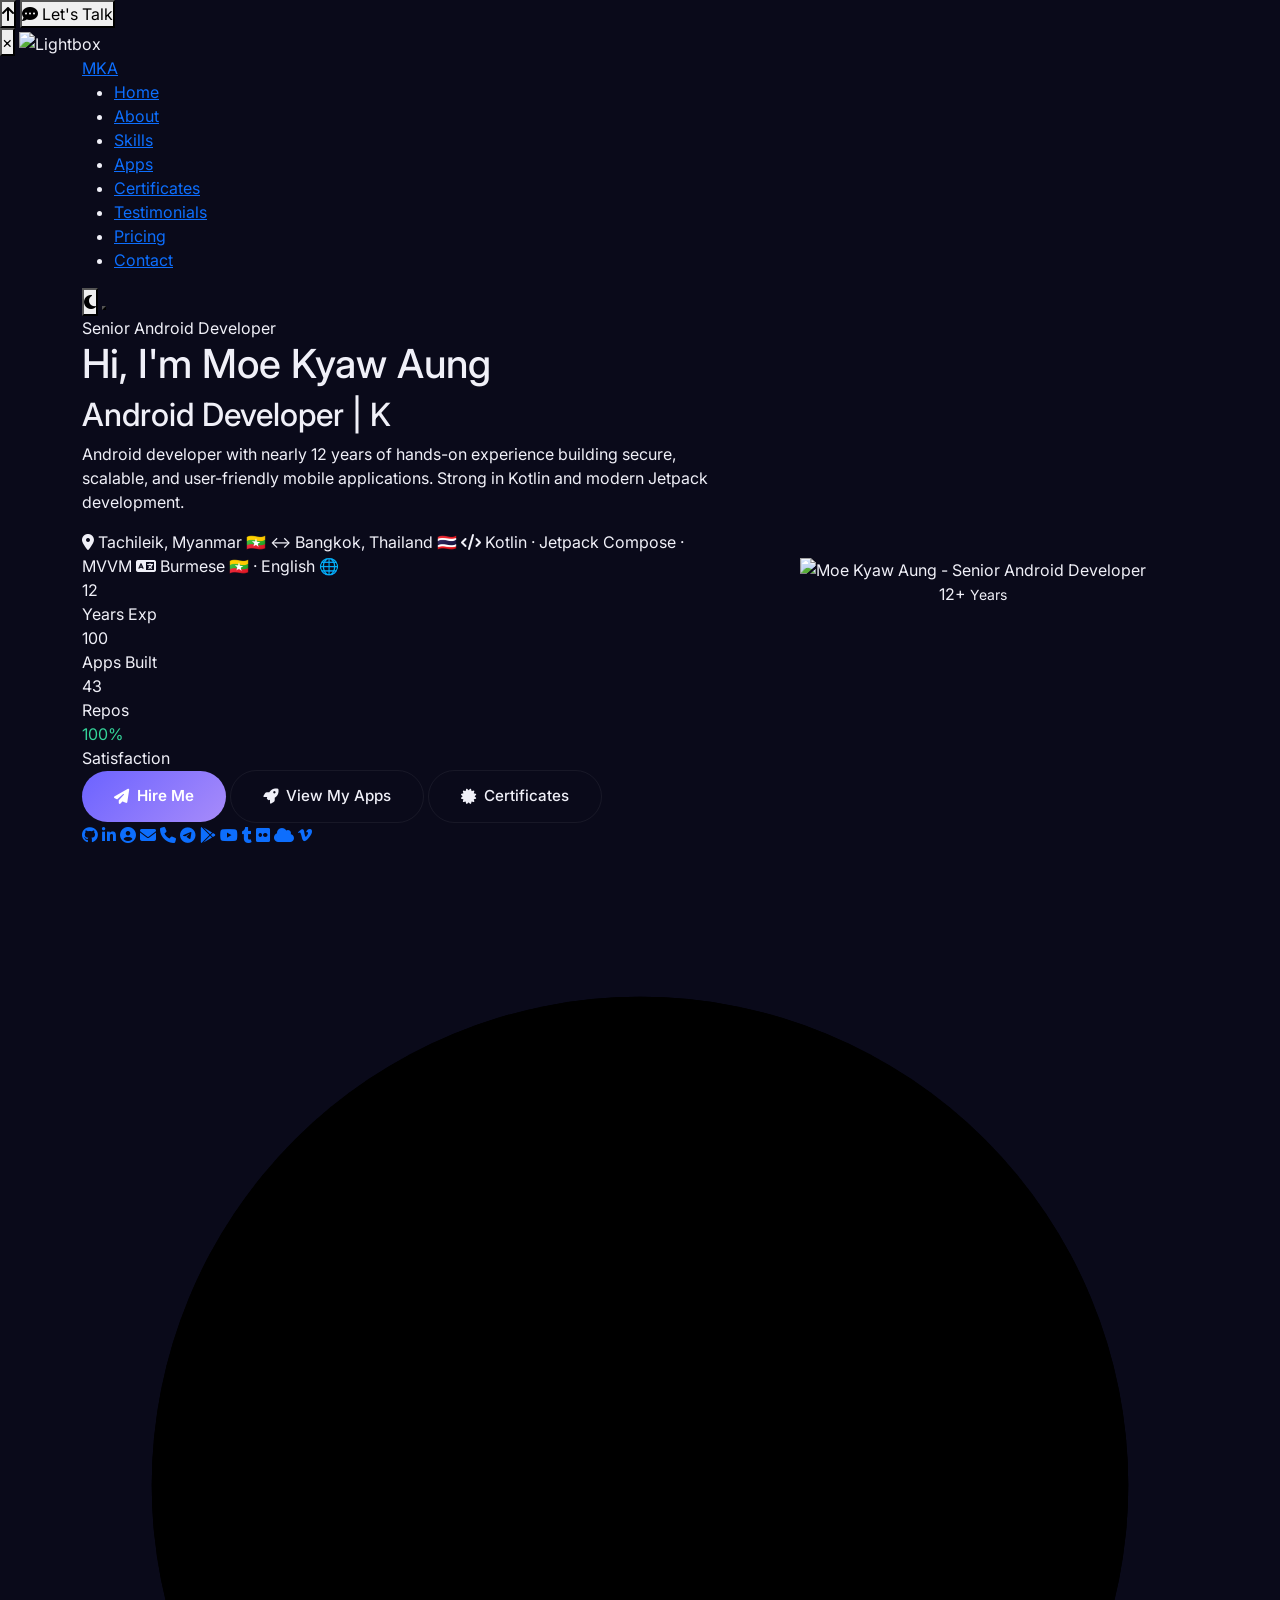
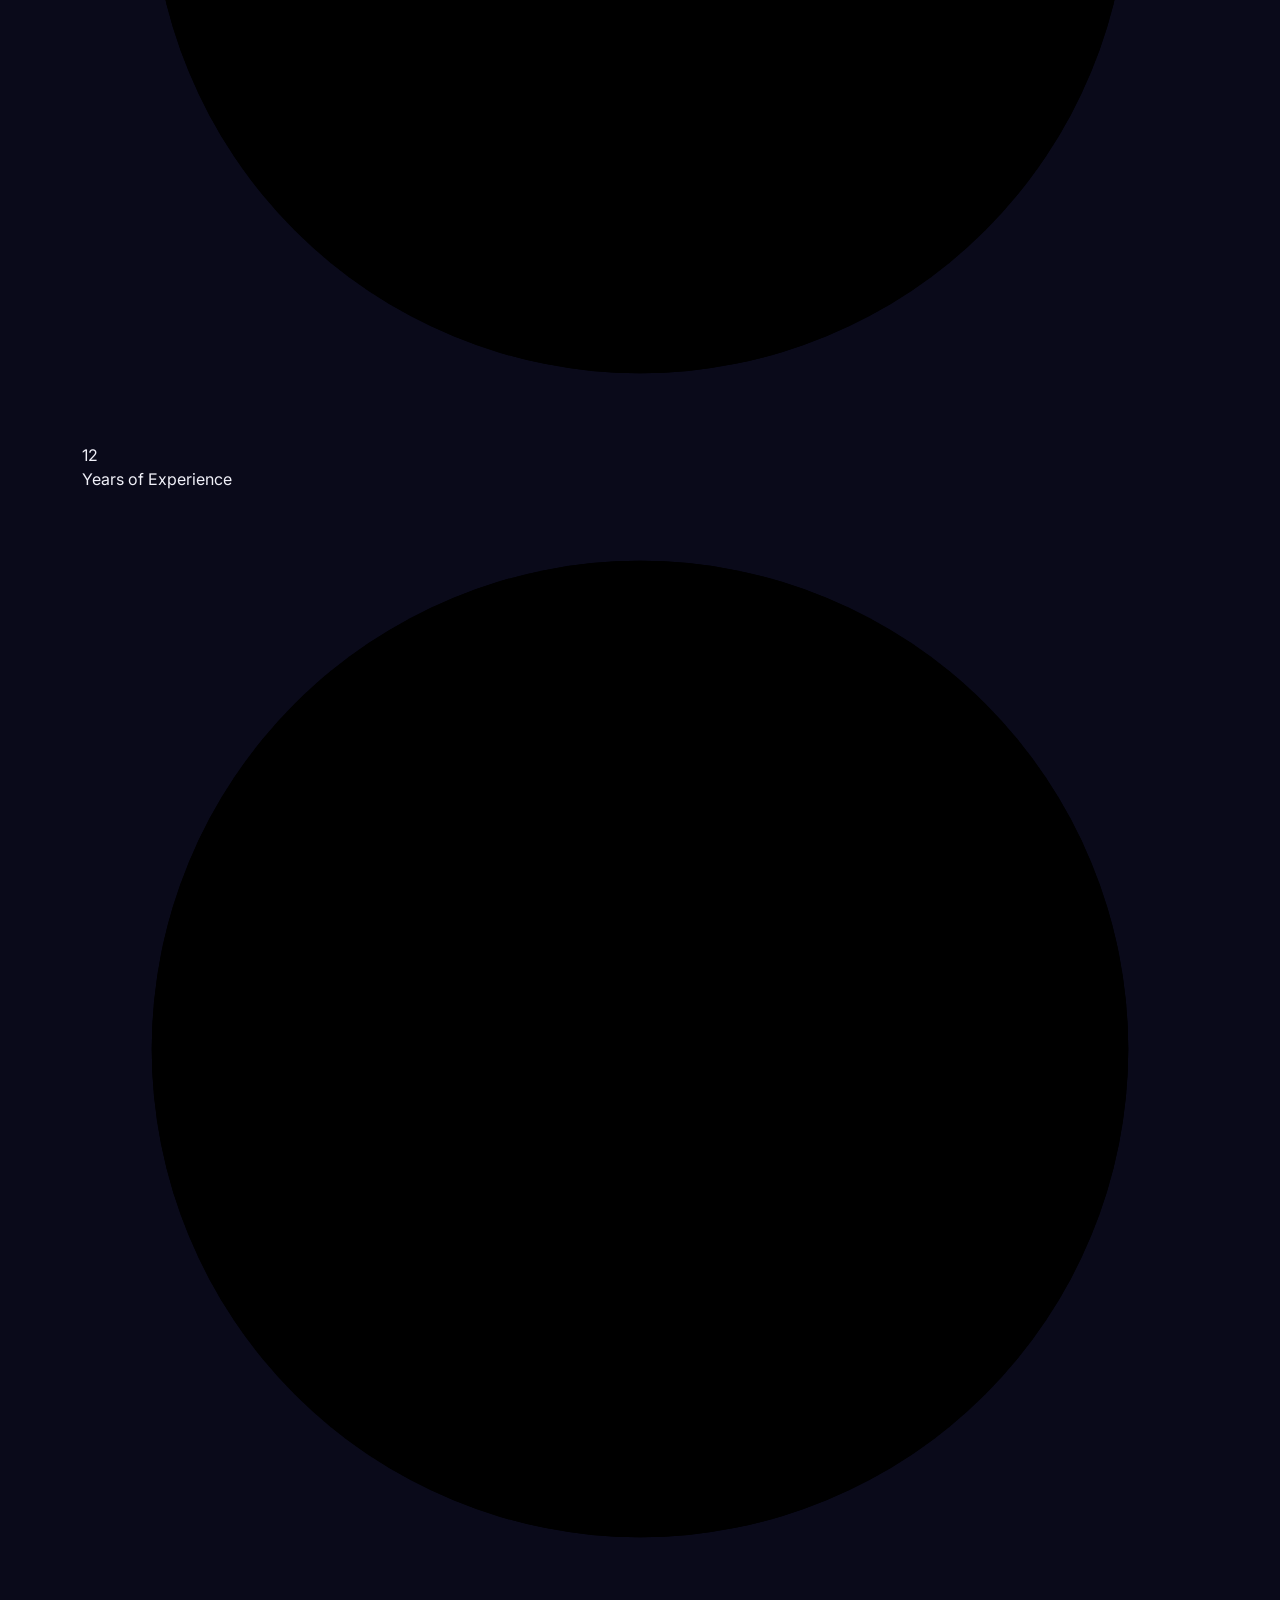
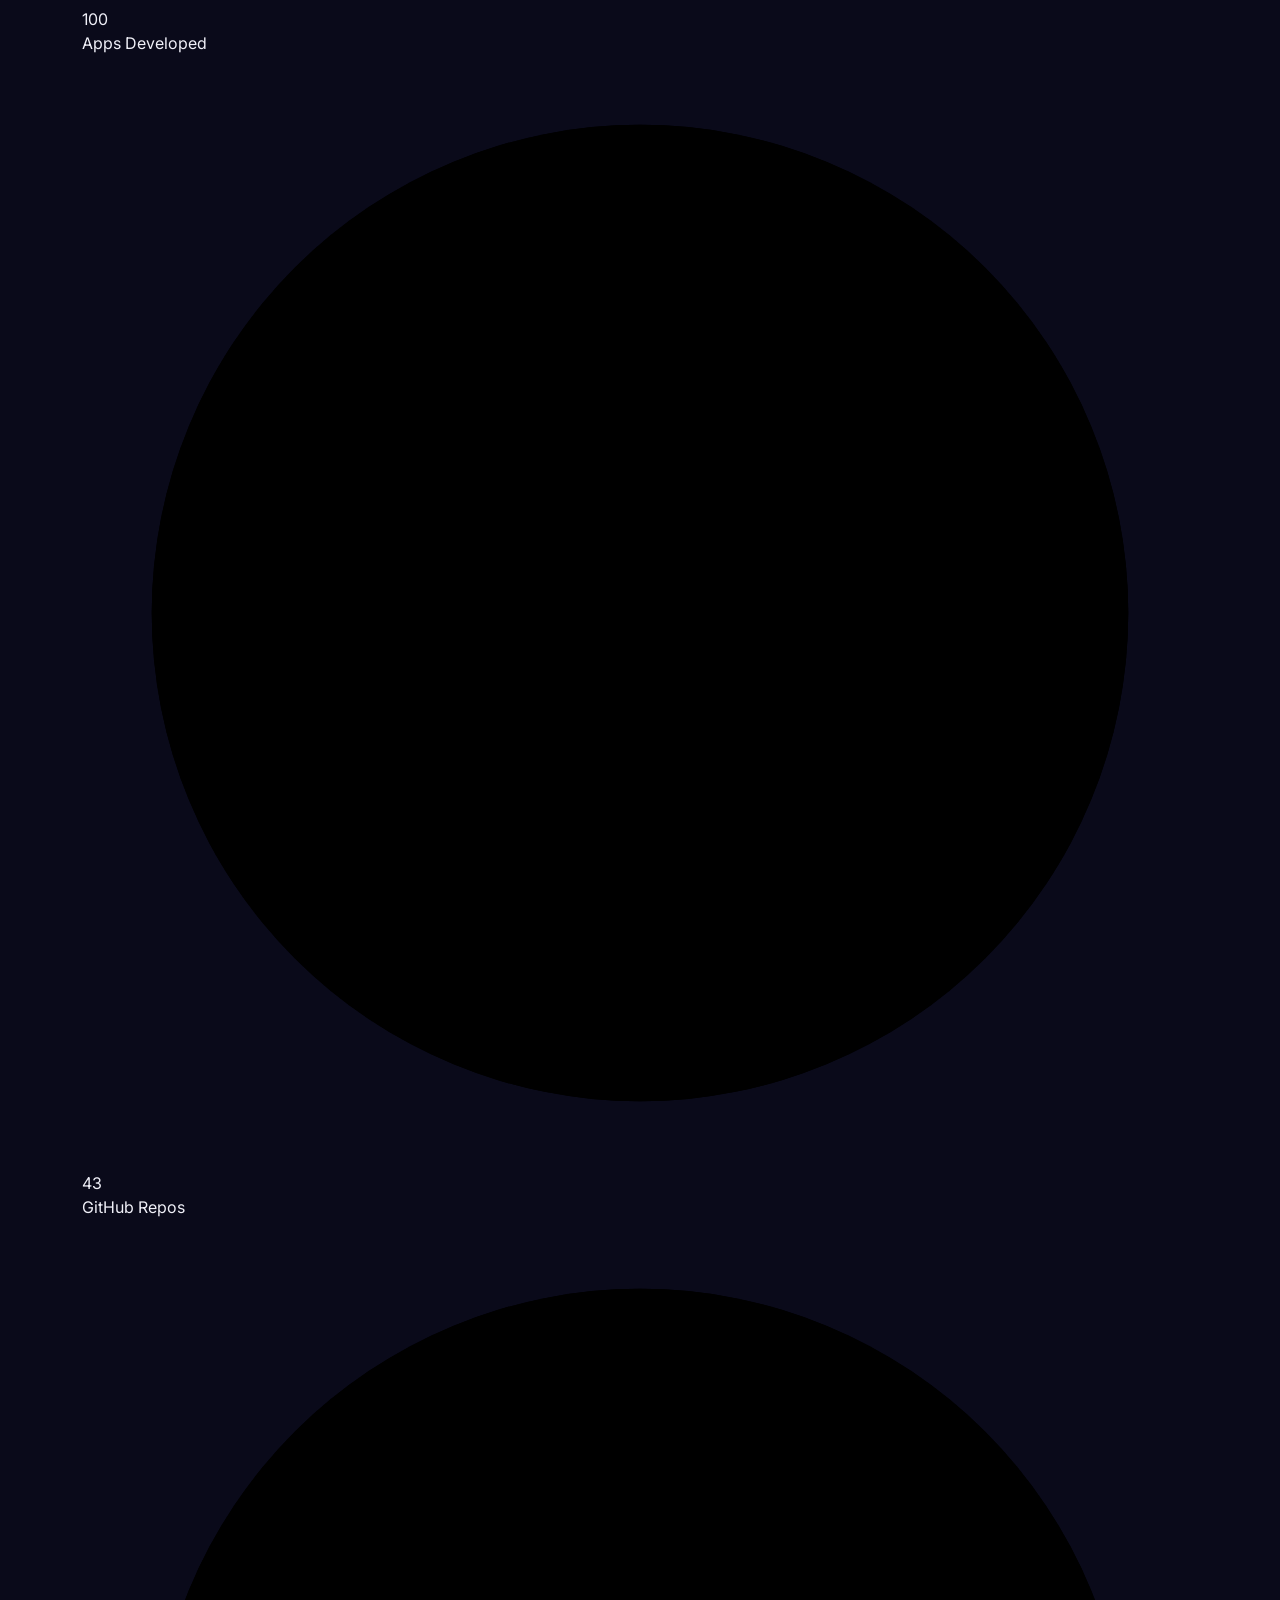
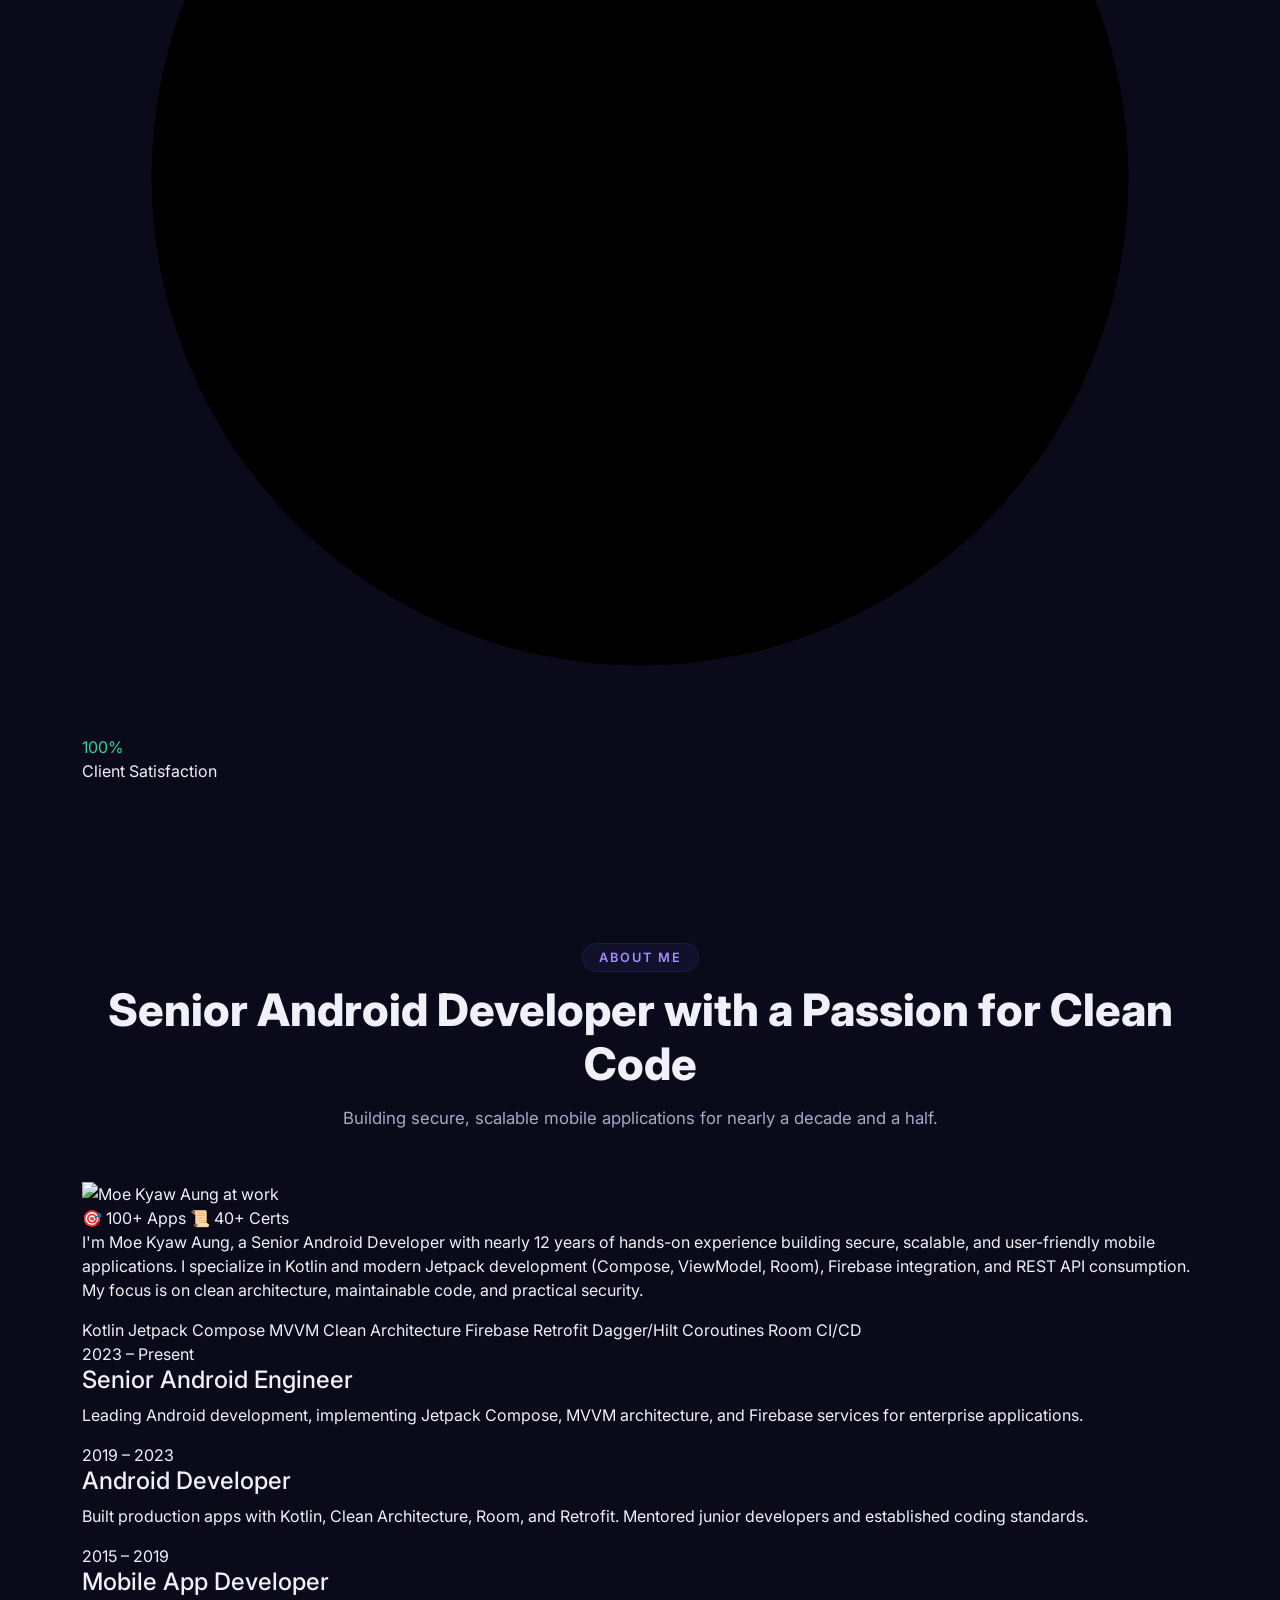
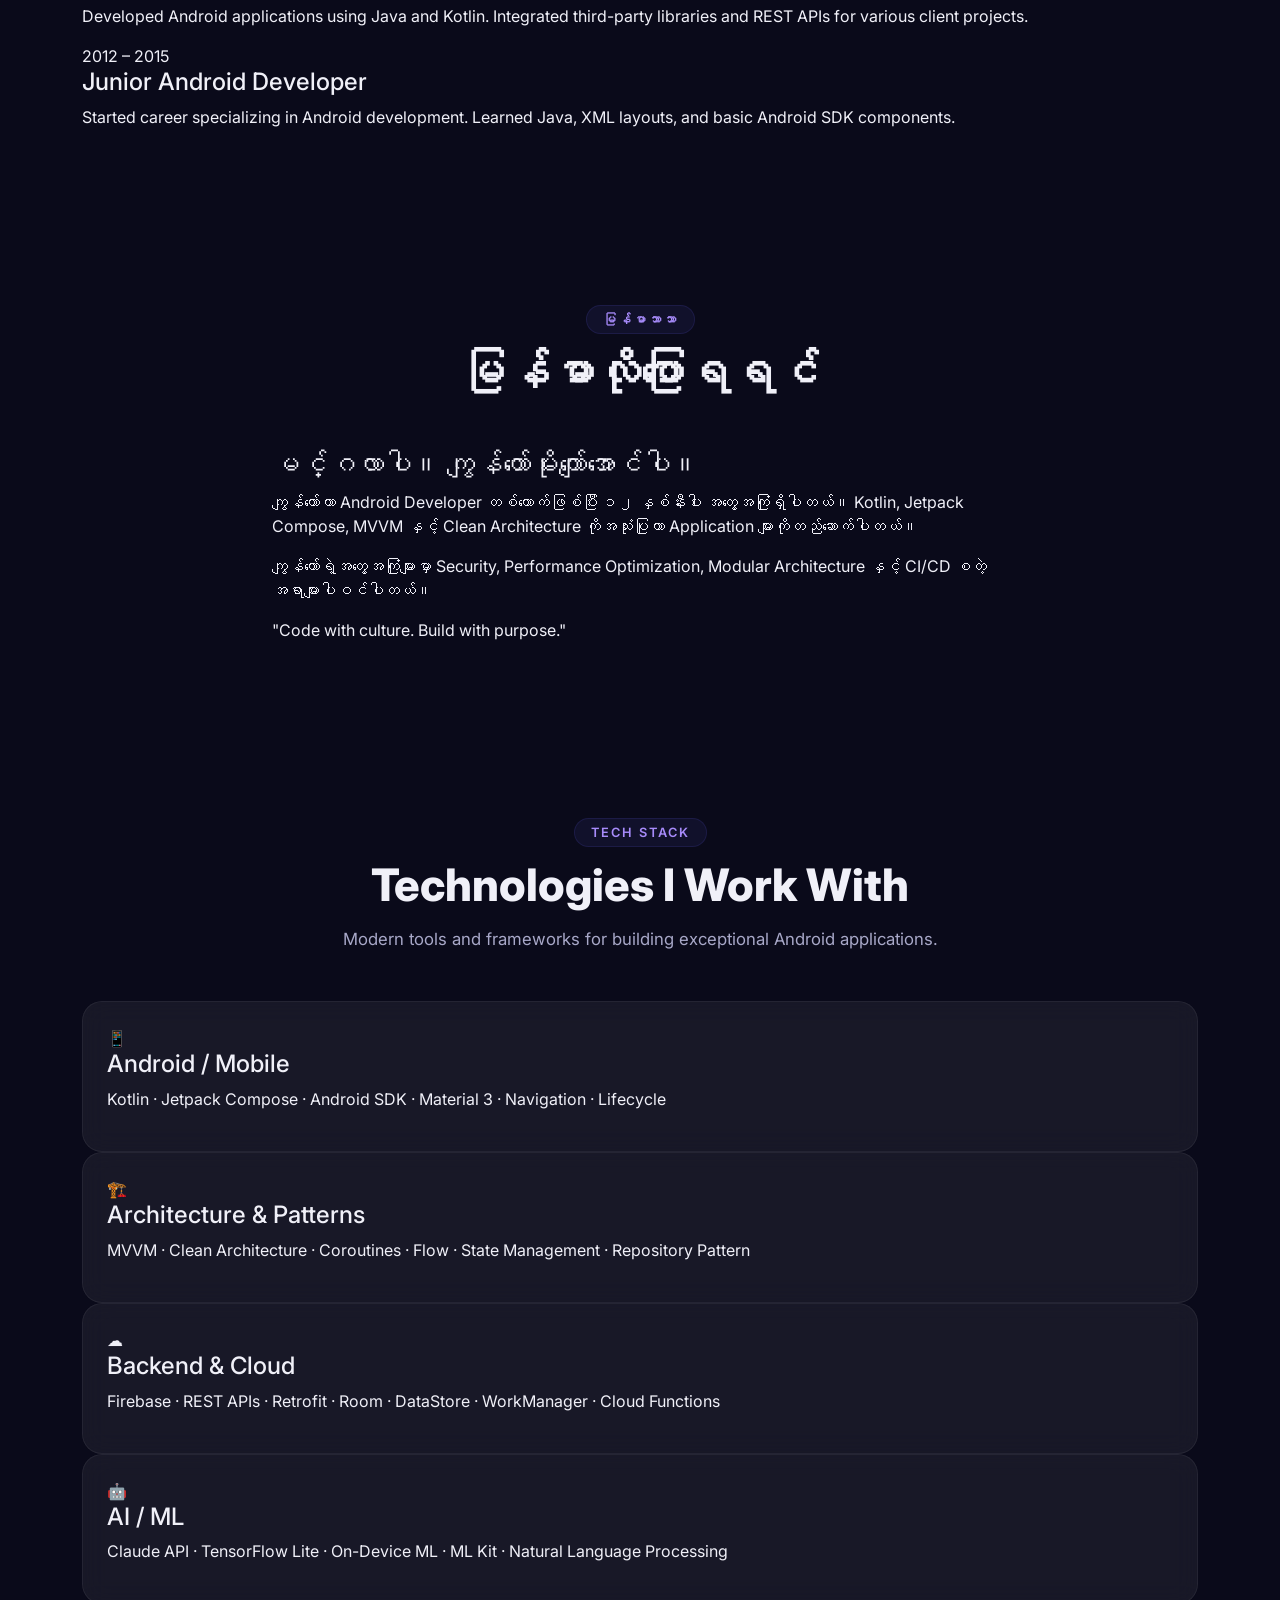
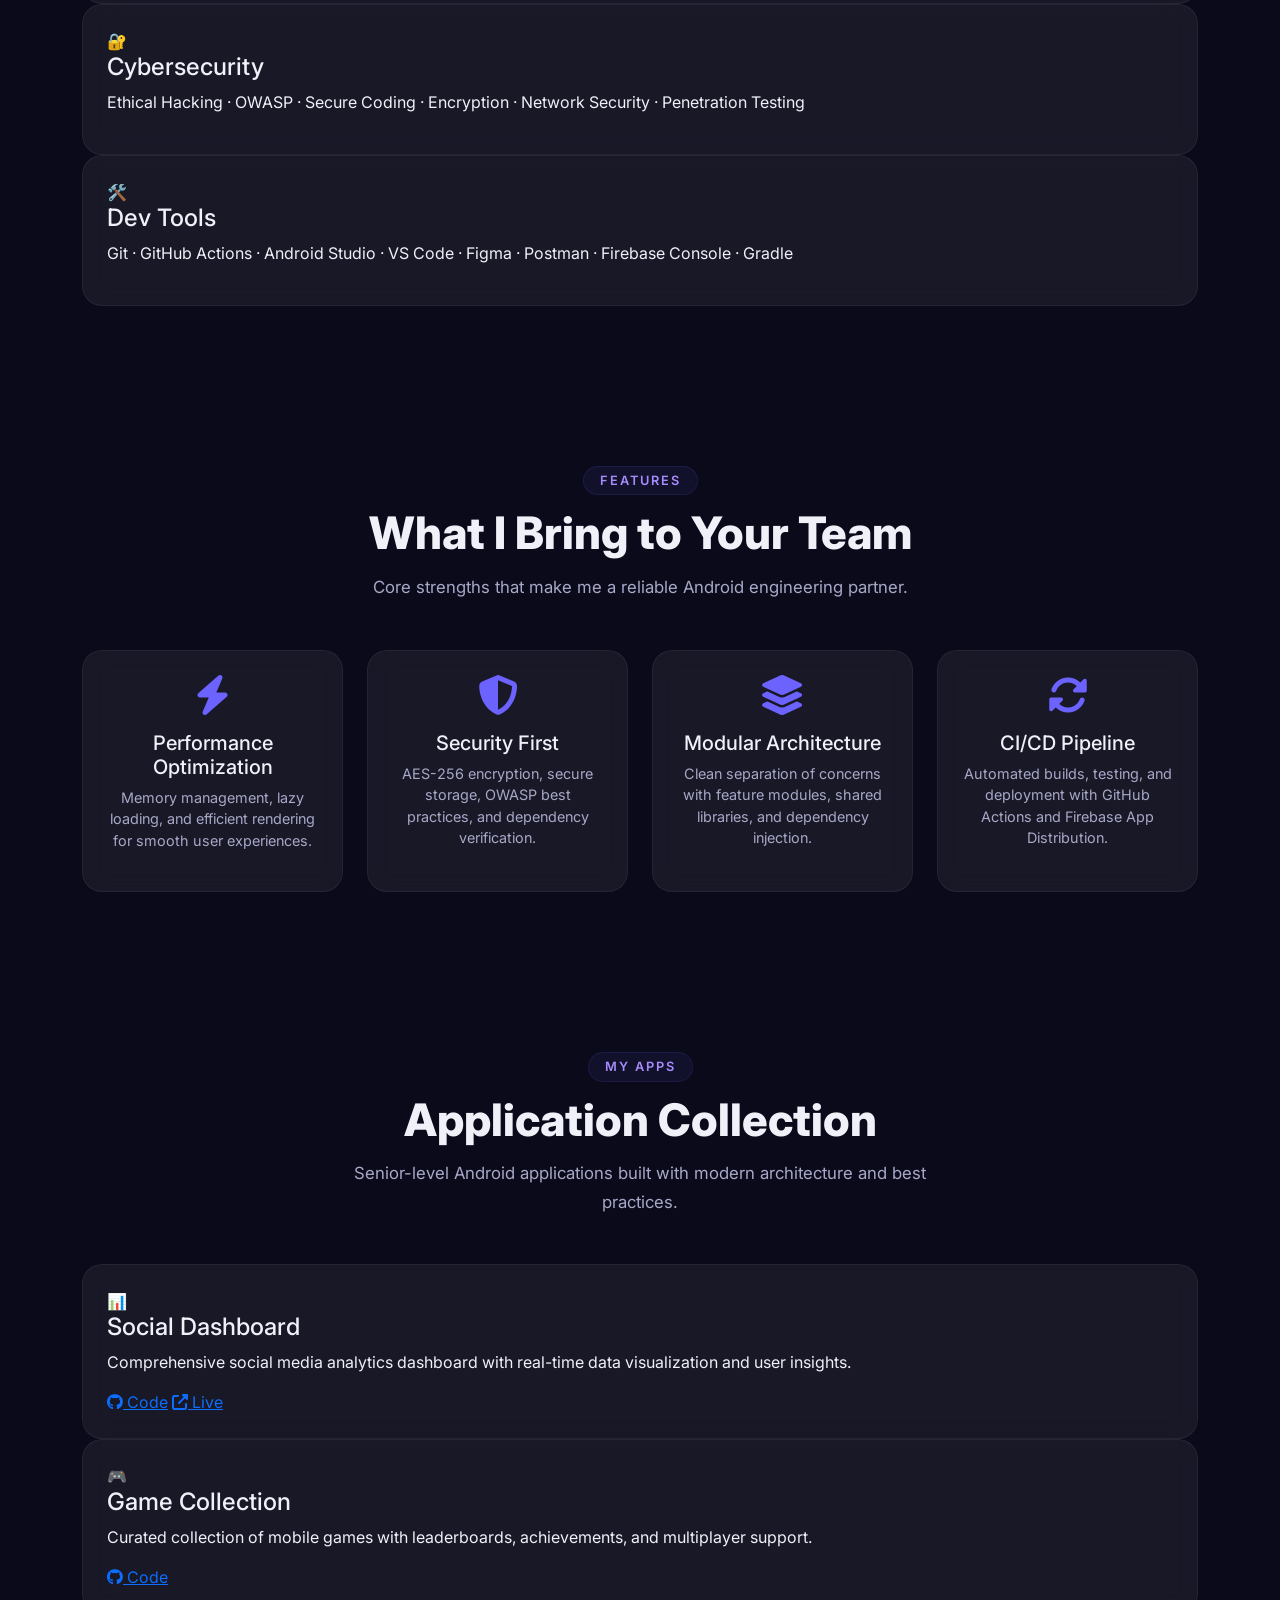
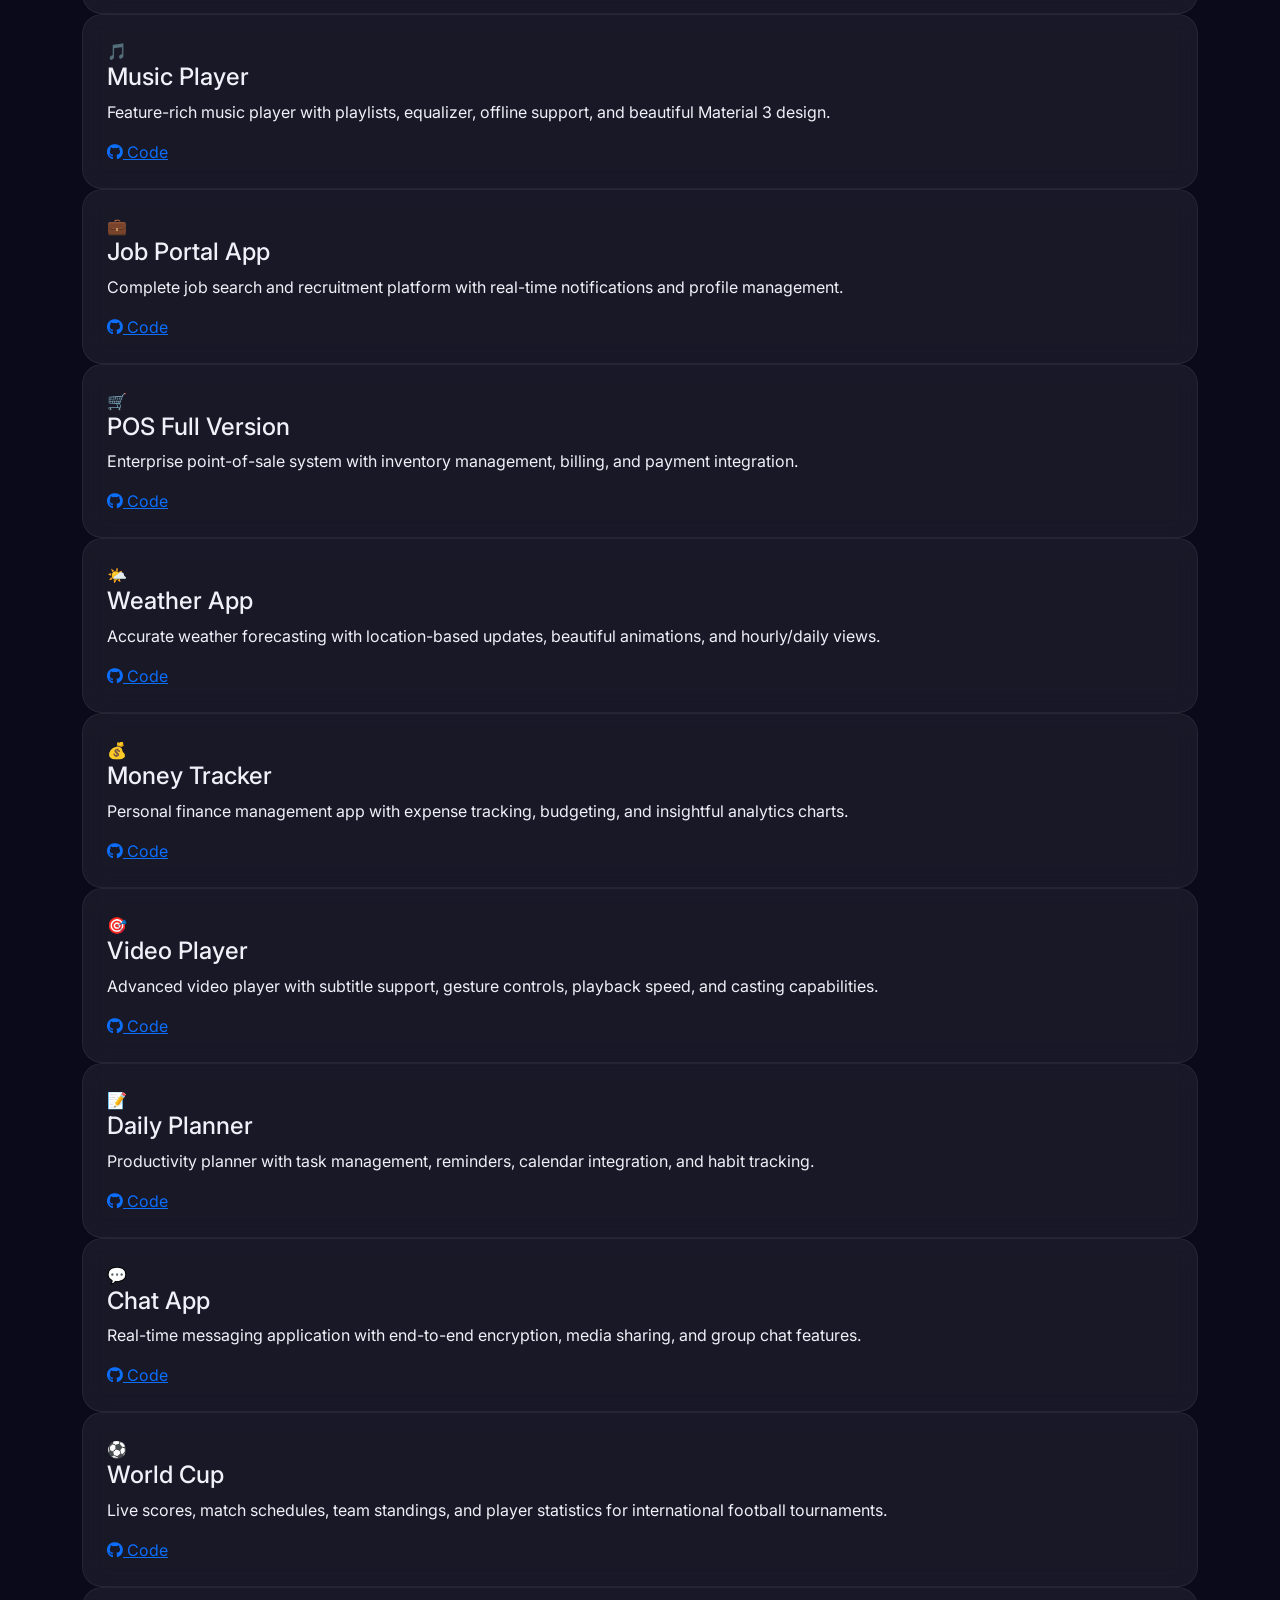
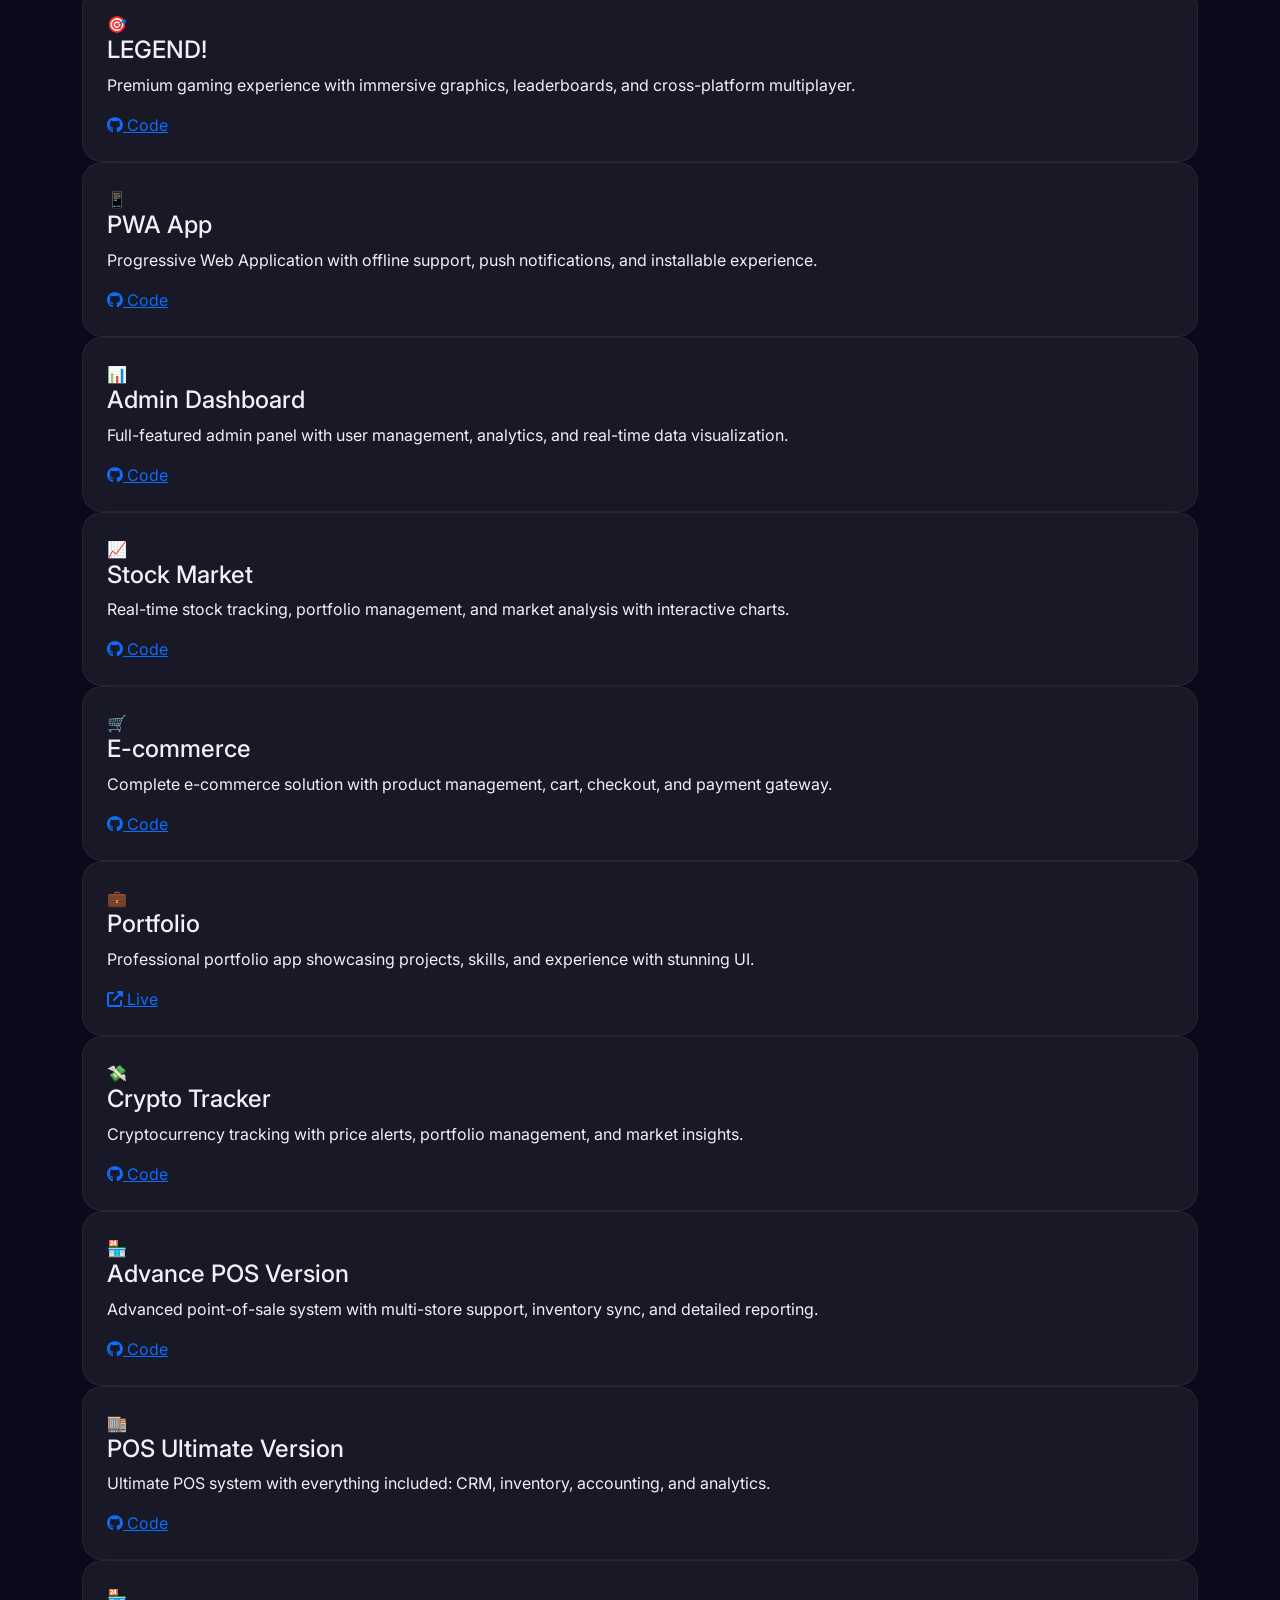
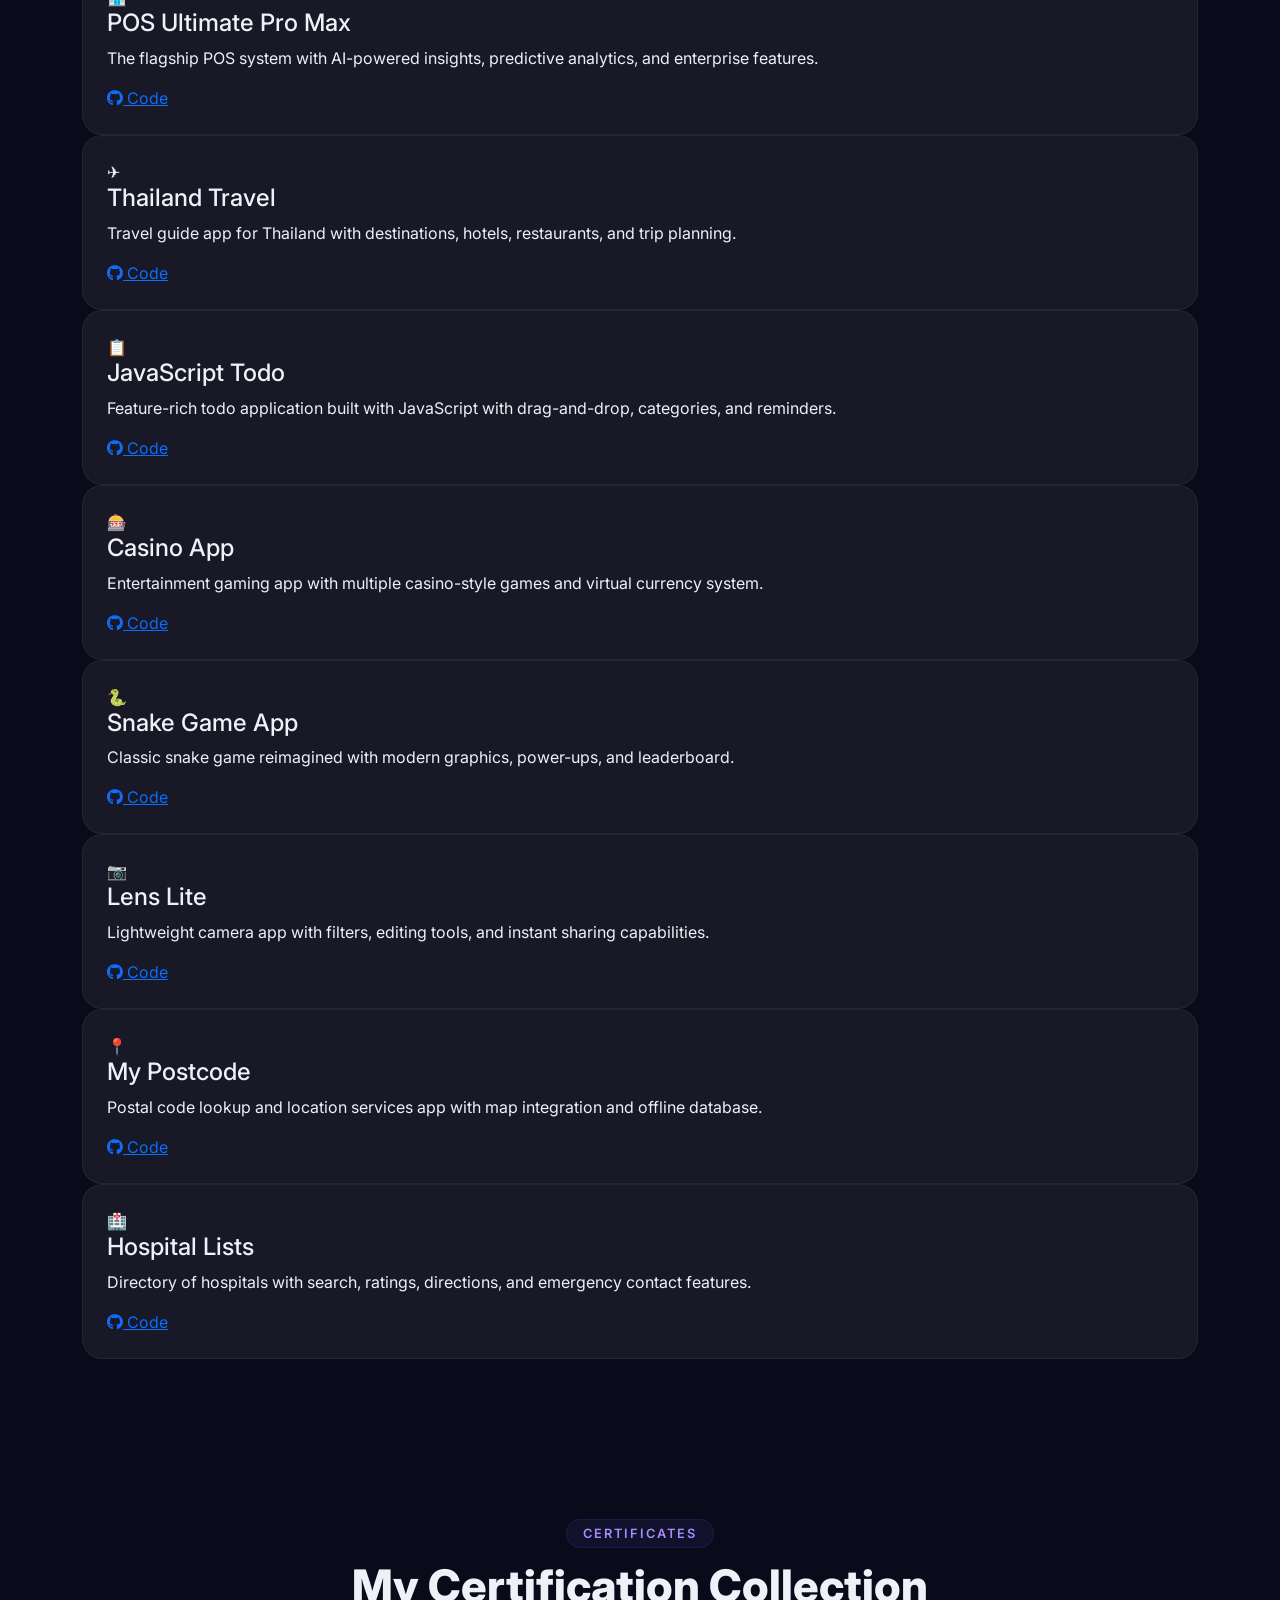
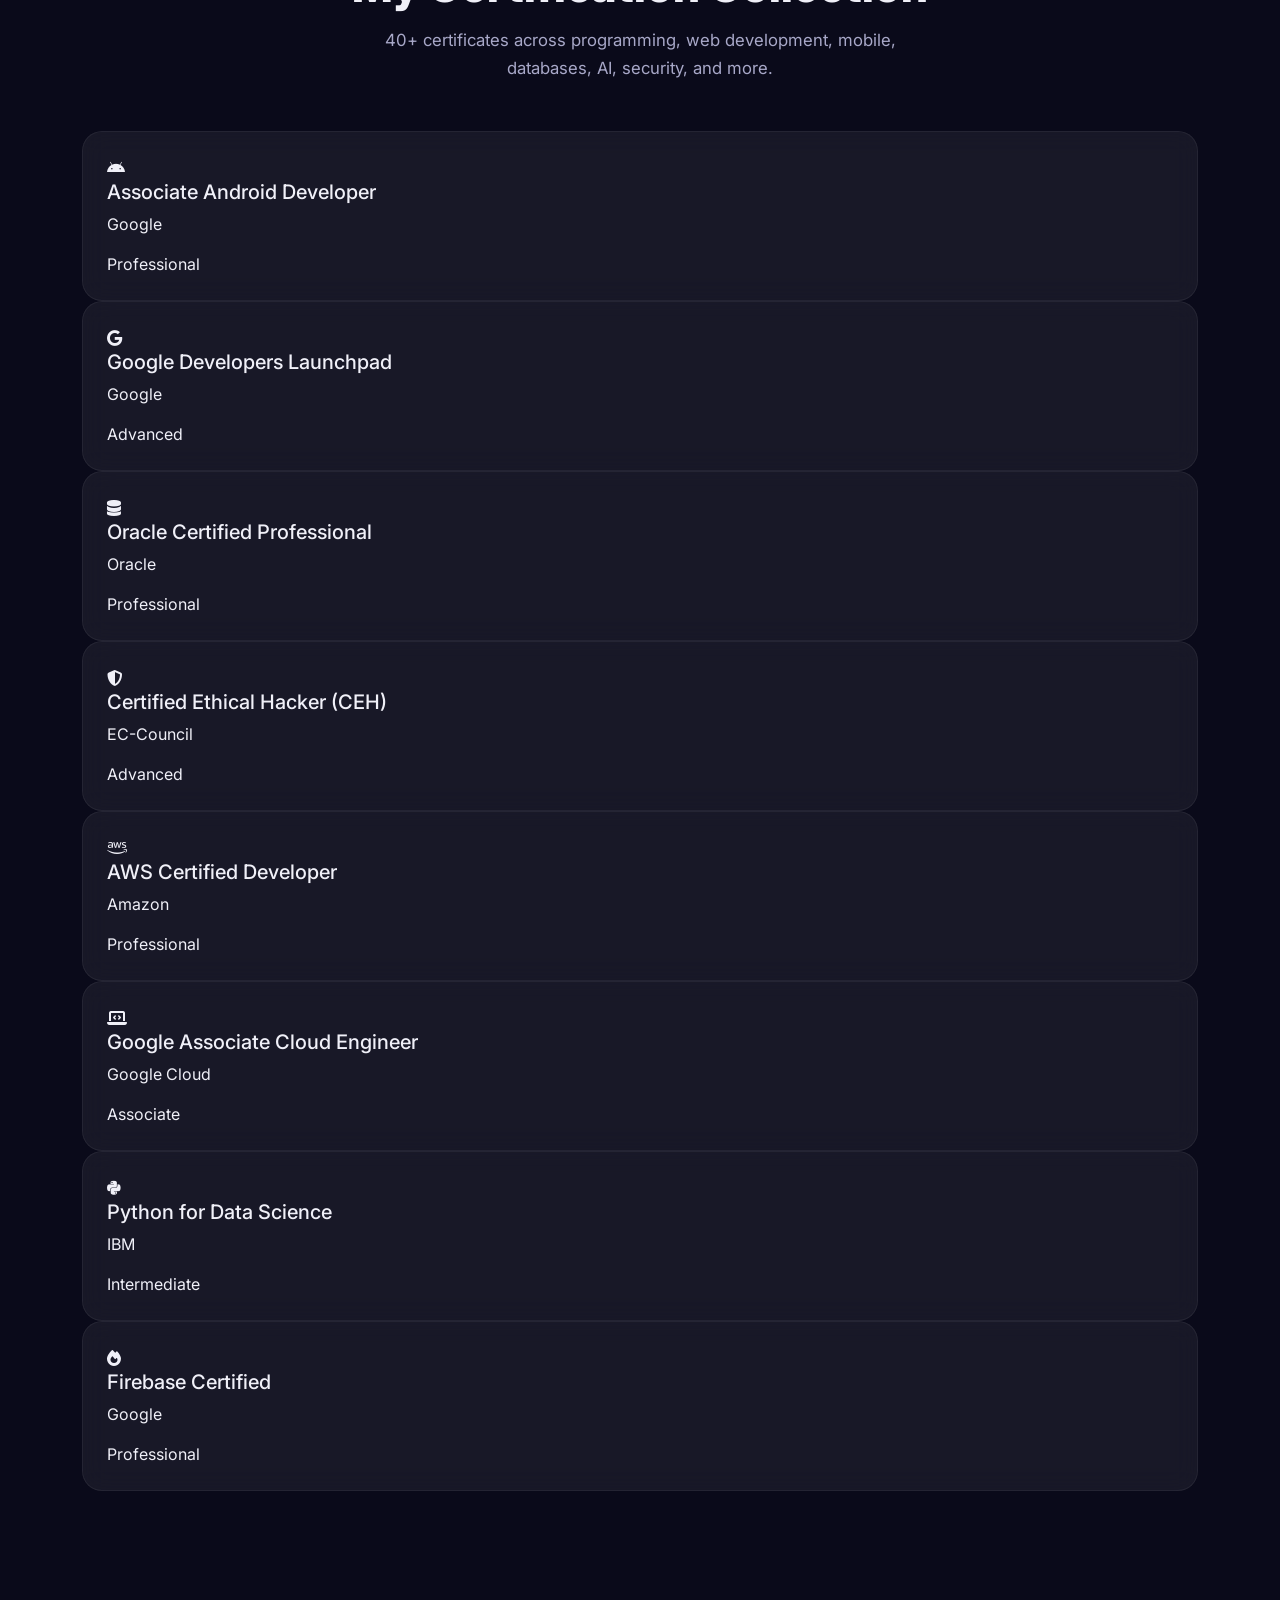
==== index.html @ d9b48b68 "Create index.html" ====
<!-- ============================================================
  MOE KYAW AUNG — SENIOR ANDROID DEVELOPER PORTFOLIO
  HTML STRUCTURE TEMPLATE (SKELETON)
  Version: 2.0
  ⚡ Fully responsive | SEO optimized | Accessibility ready
  -------------------------------------------------------------
  Instructions:
  1. Add CSS styles between <style> tags
  2. Add JavaScript between <script> tags
  3. Replace placeholder images with your assets
  4. Fill in your actual content
  ============================================================ -->
<!DOCTYPE html>
<html lang="en" data-theme="dark">
<head>
  <!-- ========== META TAGS (SEO) ========== -->
  <meta charset="UTF-8">
  <meta name="viewport" content="width=device-width, initial-scale=1.0">
  <meta name="description" content="Moe Kyaw Aung — Senior Android Developer with 12+ years experience. Kotlin, Jetpack Compose, MVVM, Clean Architecture expert.">
  <meta name="keywords" content="Android Developer, Kotlin, Jetpack Compose, MVVM, Clean Architecture, Firebase, Myanmar, Thailand">
  <meta name="author" content="Moe Kyaw Aung">
  <meta name="robots" content="index, follow">
  
  <!-- Open Graph -->
  <meta property="og:title" content="Moe Kyaw Aung | Senior Android Developer">
  <meta property="og:description" content="12+ years building secure, scalable mobile apps.">
  <meta property="og:image" content="https://res.cloudinary.com/dye5qpwii/image/upload/v1778763535/MKA_25_lbx6fb.webp">
  <meta property="og:url" content="https://moekyawaung.github.io">
  <meta property="og:type" content="website">

  <!-- Twitter Card -->
  <meta name="twitter:card" content="summary_large_image">
  <meta name="twitter:title" content="Moe Kyaw Aung | Senior Android Developer">
  <meta name="twitter:description" content="Senior Android Developer — Kotlin, Jetpack Compose, Clean Architecture">
  <meta name="twitter:image" content="https://res.cloudinary.com/dye5qpwii/image/upload/v1778763535/MKA_25_lbx6fb.webp">

  <!-- Favicon -->
  <link rel="icon" type="image/png" sizes="32x32" href="https://res.cloudinary.com/dye5qpwii/image/upload/v1778747384/image_1_buwgls.png">
  <link rel="apple-touch-icon" href="https://res.cloudinary.com/dye5qpwii/image/upload/v1778747384/image_1_buwgls.png">

  <!-- Title -->
  <title>Moe Kyaw Aung | Senior Android Developer</title>

  <!-- ========== FONTS ========== -->
  <!-- Google Fonts -->
  <link rel="preconnect" href="https://fonts.googleapis.com">
  <link rel="preconnect" href="https://fonts.gstatic.com" crossorigin>
  <link href="https://fonts.googleapis.com/css2?family=Inter:wght@300;400;500;600;700;800;900&family=JetBrains+Mono:wght@400;500;700&family=Noto+Sans+Myanmar:wght@400;500;700&display=swap" rel="stylesheet">

  <!-- ========== ICONS ========== -->
  <!-- Font Awesome 6 (Free) -->
  <link rel="stylesheet" href="https://cdnjs.cloudflare.com/ajax/libs/font-awesome/6.5.1/css/all.min.css">

  <!-- ========== CSS FRAMEWORKS ========== -->
  <!-- Bootstrap 5 -->
  <link href="https://cdn.jsdelivr.net/npm/bootstrap@5.3.2/dist/css/bootstrap.min.css" rel="stylesheet">

  <!-- ========== YOUR CUSTOM CSS ========== -->
  <style>
    /* ============================================================
       CSS CUSTOM PROPERTIES (ROOT VARIABLES)
       ============================================================ */
    :root {
      /* Colors - Dark Theme */
      --bg-primary: #0a0a1a;
      --bg-secondary: #12122a;
      --bg-glass: rgba(255, 255, 255, 0.06);
      --bg-glass-hover: rgba(255, 255, 255, 0.12);
      --text-primary: #f0f0f8;
      --text-secondary: #a8a8c8;
      --text-muted: #6a6a8e;
      --accent: #6c63ff;
      --accent-light: #a78bfa;
      --accent-dark: #4f46e5;
      --success: #34d399;
      --warning: #f59e0b;
      --danger: #ef4444;
      --border-color: rgba(255, 255, 255, 0.06);
      --shadow-sm: 0 2px 8px rgba(0, 0, 0, 0.2);
      --shadow-md: 0 8px 30px rgba(0, 0, 0, 0.3);
      --shadow-lg: 0 20px 60px rgba(0, 0, 0, 0.4);
      
      /* Gradients */
      --gradient-primary: linear-gradient(135deg, #6c63ff, #a78bfa);
      --gradient-hero: linear-gradient(135deg, #1a1a3e 0%, #2d1b69 100%);
      
      /* Fonts */
      --font-sans: 'Inter', 'Segoe UI', system-ui, -apple-system, sans-serif;
      --font-mono: 'JetBrains Mono', 'Fira Code', monospace;
      --font-myanmar: 'Noto Sans Myanmar', 'Padauk', sans-serif;
      
      /* Transitions */
      --transition-smooth: cubic-bezier(0.22, 1, 0.36, 1);
      --transition-fast: 0.3s ease;
      --transition-medium: 0.5s ease;
    }

    /* Light Theme Overrides */
    [data-theme="light"] {
      --bg-primary: #f8f9fc;
      --bg-secondary: #ffffff;
      --bg-glass: rgba(0, 0, 0, 0.04);
      --bg-glass-hover: rgba(0, 0, 0, 0.08);
      --text-primary: #1a1a2e;
      --text-secondary: #4a4a6a;
      --text-muted: #7a7a9e;
      --border-color: rgba(0, 0, 0, 0.08);
      --shadow-sm: 0 2px 8px rgba(0, 0, 0, 0.06);
      --shadow-md: 0 8px 30px rgba(0, 0, 0, 0.08);
      --shadow-lg: 0 20px 60px rgba(0, 0, 0, 0.1);
      --gradient-hero: linear-gradient(135deg, #667eea 0%, #764ba2 100%);
    }

    /* ============================================================
       RESET & BASE STYLES
       ============================================================ */
    * { margin: 0; padding: 0; box-sizing: border-box; }

    html {
      scroll-behavior: smooth;
      -webkit-font-smoothing: antialiased;
    }

    body {
      font-family: var(--font-sans);
      background: var(--bg-primary);
      color: var(--text-primary);
      transition: background var(--transition-fast), color var(--transition-fast);
      overflow-x: hidden;
    }

    /* Scrollbar */
    ::-webkit-scrollbar { width: 8px; }
    ::-webkit-scrollbar-track { background: var(--bg-primary); }
    ::-webkit-scrollbar-thumb { background: var(--accent); border-radius: 4px; }

    /* Selection */
    ::selection { background: var(--accent); color: white; }

    /* ============================================================
       GLASSMORPHISM UTILITY CLASSES
       ============================================================ */
    .glass {
      background: var(--bg-glass);
      backdrop-filter: blur(16px);
      -webkit-backdrop-filter: blur(16px);
      border: 1px solid var(--border-color);
      border-radius: 16px;
      transition: all var(--transition-fast);
    }

    .glass:hover {
      background: var(--bg-glass-hover);
      border-color: var(--accent);
      box-shadow: 0 8px 32px rgba(108, 99, 255, 0.1);
    }

    .glass-card {
      background: var(--bg-glass);
      backdrop-filter: blur(12px);
      -webkit-backdrop-filter: blur(12px);
      border: 1px solid var(--border-color);
      border-radius: 20px;
      padding: 1.5rem;
      transition: all var(--transition-medium) var(--transition-smooth);
    }

    .glass-card:hover {
      transform: translateY(-6px);
      border-color: var(--accent);
      box-shadow: 0 12px 48px rgba(108, 99, 255, 0.15);
    }

    /* ============================================================
       ANIMATION KEYFRAMES
       ============================================================ */
    @keyframes fadeInUp {
      from { opacity: 0; transform: translateY(40px); }
      to { opacity: 1; transform: translateY(0); }
    }

    @keyframes fadeInLeft {
      from { opacity: 0; transform: translateX(-40px); }
      to { opacity: 1; transform: translateX(0); }
    }

    @keyframes fadeInRight {
      from { opacity: 0; transform: translateX(40px); }
      to { opacity: 1; transform: translateX(0); }
    }

    @keyframes scaleIn {
      from { opacity: 0; transform: scale(0.9); }
      to { opacity: 1; transform: scale(1); }
    }

    @keyframes pulse {
      0%, 100% { transform: scale(1); }
      50% { transform: scale(1.05); }
    }

    @keyframes float {
      0%, 100% { transform: translateY(0px); }
      50% { transform: translateY(-20px); }
    }

    @keyframes spin {
      to { transform: rotate(360deg); }
    }

    @keyframes blink {
      50% { border-color: transparent; }
    }

    /* ============================================================
       SCROLL REVEAL CLASSES
       ============================================================ */
    .reveal { opacity: 0; transform: translateY(40px); transition: all 0.8s var(--transition-smooth); }
    .reveal-left { opacity: 0; transform: translateX(-40px); transition: all 0.8s var(--transition-smooth); }
    .reveal-right { opacity: 0; transform: translateX(40px); transition: all 0.8s var(--transition-smooth); }
    .reveal-scale { opacity: 0; transform: scale(0.9); transition: all 0.8s var(--transition-smooth); }
    
    .reveal.visible,
    .reveal-left.visible,
    .reveal-right.visible,
    .reveal-scale.visible {
      opacity: 1;
      transform: translateY(0) translateX(0) scale(1);
    }

    /* Reduced motion */
    @media (prefers-reduced-motion: reduce) {
      .reveal, .reveal-left, .reveal-right, .reveal-scale {
        opacity: 1 !important;
        transform: none !important;
        transition: none !important;
      }
    }

    /* ============================================================
       SECTION COMMON STYLES
       ============================================================ */
    .section-padding { padding: 80px 0; }
    .section-header { text-align: center; margin-bottom: 3rem; }
    .section-tag {
      display: inline-block;
      font-size: 0.8rem;
      letter-spacing: 2px;
      text-transform: uppercase;
      color: var(--accent-light);
      font-weight: 600;
      padding: 4px 16px;
      border-radius: 50px;
      background: rgba(108, 99, 255, 0.08);
      border: 1px solid rgba(108, 99, 255, 0.12);
      margin-bottom: 0.75rem;
    }
    .section-title {
      font-size: clamp(1.8rem, 4vw, 2.8rem);
      font-weight: 800;
      margin-bottom: 0.75rem;
    }
    .section-subtitle {
      color: var(--text-secondary);
      font-size: 1.05rem;
      max-width: 600px;
      margin: 0 auto;
      line-height: 1.7;
    }

    /* ============================================================
       BUTTONS
       ============================================================ */
    .btn-primary-custom {
      display: inline-flex;
      align-items: center;
      gap: 8px;
      padding: 14px 32px;
      background: var(--gradient-primary);
      color: #fff;
      border: none;
      border-radius: 50px;
      font-weight: 600;
      font-size: 0.95rem;
      cursor: pointer;
      transition: all var(--transition-fast);
      text-decoration: none;
    }
    .btn-primary-custom:hover {
      transform: translateY(-2px);
      box-shadow: 0 8px 30px rgba(108, 99, 255, 0.3);
      color: #fff;
    }

    .btn-outline-custom {
      display: inline-flex;
      align-items: center;
      gap: 8px;
      padding: 14px 32px;
      background: transparent;
      color: var(--text-primary);
      border: 1px solid var(--border-color);
      border-radius: 50px;
      font-weight: 500;
      font-size: 0.95rem;
      cursor: pointer;
      transition: all var(--transition-fast);
      text-decoration: none;
    }
    .btn-outline-custom:hover {
      border-color: var(--accent);
      color: var(--accent);
    }

    /* ============================================================
       RESPONSIVE
       ============================================================ */
    @media (max-width: 991px) {
      .section-padding { padding: 60px 0; }
    }
    @media (max-width: 768px) {
      .section-padding { padding: 40px 0; }
    }
  </style>
</head>

<body>
  <!-- ============================================================
    [1] PRELOADER
    ============================================================ -->
  <!-- Purpose: Show loading animation while page loads -->
  <div id="preloader">
    <div class="loader-ring"></div>
  </div>

  <!-- ============================================================
    [2] CUSTOM CURSOR
    ============================================================ -->
  <!-- Purpose: Custom mouse cursor for premium feel -->
  <div class="custom-cursor" id="cursor"></div>

  <!-- ============================================================
    [3] BACK TO TOP BUTTON
    ============================================================ -->
  <!-- Purpose: Floating button to scroll to top -->
  <button class="back-to-top" id="backToTop" aria-label="Back to top">
    <i class="fas fa-arrow-up"></i>
  </button>

  <!-- ============================================================
    [4] STICKY CTA BUTTON
    ============================================================ -->
  <!-- Purpose: Persistent call-to-action button -->
  <button class="sticky-cta" id="stickyCta" aria-label="Contact me">
    <i class="fas fa-comment-dots"></i> Let's Talk
  </button>

  <!-- ============================================================
    [5] IMAGE LIGHTBOX
    ============================================================ -->
  <!-- Purpose: Full-screen image viewer -->
  <div class="lightbox" id="lightbox">
    <button class="close-lightbox" id="closeLightbox">&times;</button>
    <img id="lightboxImg" src="" alt="Lightbox">
  </div>

  <!-- ============================================================
    [6] NAVIGATION BAR
    ============================================================ -->
  <!-- This is the fixed top navigation with hamburger menu -->
  <nav class="navbar-custom" id="navbar" role="navigation" aria-label="Main navigation">
    <div class="container">
      <!-- Logo -->
      <a href="#" class="nav-brand">MKA</a>

      <!-- Navigation Links -->
      <ul class="nav-menu" id="navMenu">
        <li><a href="#hero">Home</a></li>
        <li><a href="#about">About</a></li>
        <li><a href="#skills">Skills</a></li>
        <li><a href="#apps">Apps</a></li>
        <li><a href="#certificates">Certificates</a></li>
        <li><a href="#testimonials">Testimonials</a></li>
        <li><a href="#pricing">Pricing</a></li>
        <li><a href="#contact">Contact</a></li>
      </ul>

      <!-- Controls: Theme Toggle + Hamburger -->
      <div class="nav-controls">
        <button class="theme-toggle" id="themeToggle" aria-label="Toggle theme">
          <i class="fas fa-moon"></i>
        </button>
        <button class="hamburger" id="hamburger" aria-label="Toggle menu">
          <span></span><span></span><span></span>
        </button>
      </div>
    </div>
  </nav>

  <!-- ============================================================
    [7] HERO SECTION
    ============================================================ -->
  <!-- Main hero with particles background, typing animation, and CTA -->
  <section class="hero-section" id="hero">
    <!-- Particles.js Canvas (background) -->
    <div id="particles-js"></div>

    <div class="container hero-content">
      <div class="row align-items-center">
        <!-- Left Column: Text Content -->
        <div class="col-lg-7">
          <!-- Badge -->
          <div class="hero-badge">
            <span class="dot"></span>
            Senior Android Developer
          </div>

          <!-- Main Title -->
          <h1 class="hero-title">
            Hi, I'm <span class="highlight">Moe Kyaw Aung</span>
          </h1>

          <!-- Typing Animation Subtitle -->
          <h2 class="hero-subtitle-typing">
            <span class="typing-text" id="typingText"></span>
          </h2>

          <!-- Description -->
          <p class="hero-description">
            Android developer with nearly 12 years of hands-on experience building secure, scalable, and user-friendly mobile applications. Strong in Kotlin and modern Jetpack development.
          </p>

          <!-- Meta Information (Location, Languages) -->
          <div class="hero-meta">
            <span class="hero-meta-item">
              <i class="fas fa-map-marker-alt"></i> Tachileik, Myanmar 🇲🇲 ↔ Bangkok, Thailand 🇹🇭
            </span>
            <span class="hero-meta-item">
              <i class="fas fa-code"></i> Kotlin · Jetpack Compose · MVVM
            </span>
            <span class="hero-meta-item">
              <i class="fas fa-language"></i> Burmese 🇲🇲 · English 🌐
            </span>
          </div>

          <!-- Statistics Counters -->
          <div class="hero-stats">
            <div class="hero-stat">
              <div class="number counter-value" data-target="12">0</div>
              <div class="label">Years Exp</div>
            </div>
            <div class="hero-stat">
              <div class="number counter-value" data-target="100">0</div>
              <div class="label">Apps Built</div>
            </div>
            <div class="hero-stat">
              <div class="number counter-value" data-target="43">0</div>
              <div class="label">Repos</div>
            </div>
            <div class="hero-stat">
              <div class="number" style="color:var(--success);">100%</div>
              <div class="label">Satisfaction</div>
            </div>
          </div>

          <!-- Call-to-Action Buttons -->
          <div class="hero-actions">
            <a href="#contact" class="btn-primary-custom">
              <i class="fas fa-paper-plane"></i> Hire Me
            </a>
            <a href="#apps" class="btn-outline-custom">
              <i class="fas fa-rocket"></i> View My Apps
            </a>
            <a href="#certificates" class="btn-outline-custom">
              <i class="fas fa-certificate"></i> Certificates
            </a>
          </div>

          <!-- Social Media Icons -->
          <div class="hero-social">
            <a href="https://github.com/Dev-moe-kyawaung" target="_blank" rel="noopener" aria-label="GitHub"><i class="fab fa-github"></i></a>
            <a href="https://www.linkedin.com/in/moe-kyaw-aung-2653093a1" target="_blank" rel="noopener" aria-label="LinkedIn"><i class="fab fa-linkedin-in"></i></a>
            <a href="https://gravatar.com/moekyawaung13721" target="_blank" rel="noopener" aria-label="Gravatar"><i class="fas fa-user-circle"></i></a>
            <a href="mailto:moekyawaung@programmer.net" aria-label="Email"><i class="fas fa-envelope"></i></a>
            <a href="tel:+959889000889" aria-label="Phone"><i class="fas fa-phone"></i></a>
            <a href="https://t.me/moekyawaung" target="_blank" rel="noopener" aria-label="Telegram"><i class="fab fa-telegram-plane"></i></a>
            <a href="https://play.google.com/store/apps/developer?id=Moe+Kyaw+Aung" target="_blank" rel="noopener" aria-label="Play Store"><i class="fab fa-google-play"></i></a>
            <a href="https://www.youtube.com/channel/UCuTXUguZb4xjeL2nX8WJG" target="_blank" rel="noopener" aria-label="YouTube"><i class="fab fa-youtube"></i></a>
            <a href="https://www.tumblr.com/moekyawaung" target="_blank" rel="noopener" aria-label="Tumblr"><i class="fab fa-tumblr"></i></a>
            <a href="https://www.flickr.com/people/204037451@N06" target="_blank" rel="noopener" aria-label="Flickr"><i class="fab fa-flickr"></i></a>
            <a href="https://bsky.app/profile/moekyawaung96.bsky.social" target="_blank" rel="noopener" aria-label="Bluesky"><i class="fas fa-cloud"></i></a>
            <a href="https://vimeo.com/user252414232" target="_blank" rel="noopener" aria-label="Vimeo"><i class="fab fa-vimeo-v"></i></a>
          </div>
        </div>

        <!-- Right Column: Profile Image -->
        <div class="col-lg-5 text-center">
          <div class="hero-image-wrapper">
            <img src="https://res.cloudinary.com/dye5qpwii/image/upload/v1778763535/MKA_25_lbx6fb.webp" alt="Moe Kyaw Aung - Senior Android Developer" loading="lazy">
            <!-- Experience Badge overlay -->
            <div class="hero-experience-badge">
              12+
              <small>Years</small>
            </div>
          </div>
        </div>
      </div>
    </div>
  </section>

  <!-- ============================================================
    [8] ANIMATED COUNTERS SECTION
    ============================================================ -->
  <!-- Purpose: Display animated statistics with progress rings -->
  <section class="counter-section section-padding" id="counters">
    <div class="container">
      <div class="counter-grid">
        <!-- Counter Item 1 -->
        <div class="counter-item">
          <!-- SVG Progress Ring -->
          <div class="counter-ring">
            <svg viewBox="0 0 80 80">
              <circle class="bg-ring" cx="40" cy="40" r="35"/>
              <circle class="progress-ring" cx="40" cy="40" r="35" id="ring-1"/>
            </svg>
          </div>
          <div class="counter-number counter-value" data-target="12">0</div>
          <div class="counter-label">Years of Experience</div>
        </div>

        <!-- Counter Item 2 -->
        <div class="counter-item">
          <div class="counter-ring">
            <svg viewBox="0 0 80 80">
              <circle class="bg-ring" cx="40" cy="40" r="35"/>
              <circle class="progress-ring" cx="40" cy="40" r="35" id="ring-2"/>
            </svg>
          </div>
          <div class="counter-number counter-value" data-target="100">0</div>
          <div class="counter-label">Apps Developed</div>
        </div>

        <!-- Counter Item 3 -->
        <div class="counter-item">
          <div class="counter-ring">
            <svg viewBox="0 0 80 80">
              <circle class="bg-ring" cx="40" cy="40" r="35"/>
              <circle class="progress-ring" cx="40" cy="40" r="35" id="ring-3"/>
            </svg>
          </div>
          <div class="counter-number counter-value" data-target="43">0</div>
          <div class="counter-label">GitHub Repos</div>
        </div>

        <!-- Counter Item 4 -->
        <div class="counter-item">
          <div class="counter-ring">
            <svg viewBox="0 0 80 80">
              <circle class="bg-ring" cx="40" cy="40" r="35"/>
              <circle class="progress-ring" cx="40" cy="40" r="35" id="ring-4"/>
            </svg>
          </div>
          <div class="counter-number" style="color:var(--success);">100%</div>
          <div class="counter-label">Client Satisfaction</div>
        </div>
      </div>
    </div>
  </section>

  <!-- ============================================================
    [9] ABOUT SECTION (Animated + Timeline)
    ============================================================ -->
  <!-- Purpose: Detailed about me with career timeline -->
  <section class="section-padding" id="about">
    <div class="container">
      <!-- Section Header -->
      <div class="section-header">
        <span class="section-tag">About Me</span>
        <h2 class="section-title">Senior Android Developer with a Passion for Clean Code</h2>
        <p class="section-subtitle">Building secure, scalable mobile applications for nearly a decade and a half.</p>
      </div>

      <div class="about-grid">
        <!-- Left: Image -->
        <div class="about-image-wrapper">
          <img src="https://res.cloudinary.com/dye5qpwii/image/upload/v1778763531/MKA_12_iv8kpm.webp" alt="Moe Kyaw Aung at work" loading="lazy">
          <!-- Floating stats badge -->
          <div class="about-stats-badge">
            <span>🎯 100+ Apps</span>
            <span>📜 40+ Certs</span>
          </div>
        </div>

        <!-- Right: Content -->
        <div class="about-content">
          <p>
            I'm Moe Kyaw Aung, a Senior Android Developer with nearly 12 years of hands-on experience building secure, scalable, and user-friendly mobile applications. I specialize in Kotlin and modern Jetpack development (Compose, ViewModel, Room), Firebase integration, and REST API consumption. My focus is on clean architecture, maintainable code, and practical security.
          </p>

          <!-- Tech Tags -->
          <div class="about-tech-tags">
            <span class="tech-tag">Kotlin</span>
            <span class="tech-tag">Jetpack Compose</span>
            <span class="tech-tag">MVVM</span>
            <span class="tech-tag">Clean Architecture</span>
            <span class="tech-tag">Firebase</span>
            <span class="tech-tag">Retrofit</span>
            <span class="tech-tag">Dagger/Hilt</span>
            <span class="tech-tag">Coroutines</span>
            <span class="tech-tag">Room</span>
            <span class="tech-tag">CI/CD</span>
          </div>

          <!-- Career Timeline -->
          <div class="timeline">
            <!-- Timeline Item 1 -->
            <div class="timeline-item">
              <div class="year">2023 – Present</div>
              <h4>Senior Android Engineer</h4>
              <p>Leading Android development, implementing Jetpack Compose, MVVM architecture, and Firebase services for enterprise applications.</p>
            </div>

            <!-- Timeline Item 2 -->
            <div class="timeline-item">
              <div class="year">2019 – 2023</div>
              <h4>Android Developer</h4>
              <p>Built production apps with Kotlin, Clean Architecture, Room, and Retrofit. Mentored junior developers and established coding standards.</p>
            </div>

            <!-- Timeline Item 3 -->
            <div class="timeline-item">
              <div class="year">2015 – 2019</div>
              <h4>Mobile App Developer</h4>
              <p>Developed Android applications using Java and Kotlin. Integrated third-party libraries and REST APIs for various client projects.</p>
            </div>

            <!-- Timeline Item 4 -->
            <div class="timeline-item">
              <div class="year">2012 – 2015</div>
              <h4>Junior Android Developer</h4>
              <p>Started career specializing in Android development. Learned Java, XML layouts, and basic Android SDK components.</p>
            </div>
          </div>
        </div>
      </div>
    </div>
  </section>

  <!-- ============================================================
    [10] BURMESE LANGUAGE SUPPORT SECTION
    ============================================================ -->
  <!-- Purpose: Content in Burmese language -->
  <section class="section-padding burmese-section" id="burmese">
    <div class="container">
      <div class="section-header">
        <span class="section-tag">မြန်မာဘာသာ</span>
        <h2 class="section-title">မြန်မာလိုပြောရရင်</h2>
      </div>
      <div class="row justify-content-center">
        <div class="col-lg-8">
          <div class="burmese-content">
            <h3>မင်္ဂလာပါ။ ကျွန်တော်မိုးကျော်အောင်ပါ။</h3>
            <p>
              ကျွန်တော်ဟာ Android Developer တစ်ယောက်ဖြစ်ပြီး ၁၂ နှစ်နီးပါး အတွေ့အကြုံရှိပါတယ်။ Kotlin, Jetpack Compose, MVVM နှင့် Clean Architecture ကိုအသုံးပြုကာ Application များကိုတည်ဆောက်ပါတယ်။
            </p>
            <p>
              ကျွန်တော်ရဲ့အတွေ့အကြုံများမှာ Security, Performance Optimization, Modular Architecture နှင့် CI/CD စတဲ့အရာများပါဝင်ပါတယ်။
            </p>
            <p class="burmese-quote">
              "Code with culture. Build with purpose."
            </p>
          </div>
        </div>
      </div>
    </div>
  </section>

  <!-- ============================================================
    [11] TECH STACK / SKILLS SECTION
    ============================================================ -->
  <!-- Purpose: Display technologies with progress bars -->
  <section class="section-padding" id="skills">
    <div class="container">
      <div class="section-header">
        <span class="section-tag">Tech Stack</span>
        <h2 class="section-title">Technologies I Work With</h2>
        <p class="section-subtitle">Modern tools and frameworks for building exceptional Android applications.</p>
      </div>
      <div class="skills-grid">
        <!-- Skill Card 1 -->
        <div class="skill-card glass-card">
          <span class="skill-icon">📱</span>
          <h4>Android / Mobile</h4>
          <p>Kotlin · Jetpack Compose · Android SDK · Material 3 · Navigation · Lifecycle</p>
          <div class="skill-bar">
            <div class="skill-bar-fill" style="width:95%;"></div>
          </div>
        </div>

        <!-- Skill Card 2 -->
        <div class="skill-card glass-card">
          <span class="skill-icon">🏗️</span>
          <h4>Architecture & Patterns</h4>
          <p>MVVM · Clean Architecture · Coroutines · Flow · State Management · Repository Pattern</p>
          <div class="skill-bar">
            <div class="skill-bar-fill" style="width:92%;"></div>
          </div>
        </div>

        <!-- Skill Card 3 -->
        <div class="skill-card glass-card">
          <span class="skill-icon">☁️</span>
          <h4>Backend & Cloud</h4>
          <p>Firebase · REST APIs · Retrofit · Room · DataStore · WorkManager · Cloud Functions</p>
          <div class="skill-bar">
            <div class="skill-bar-fill" style="width:88%;"></div>
          </div>
        </div>

        <!-- Skill Card 4 -->
        <div class="skill-card glass-card">
          <span class="skill-icon">🤖</span>
          <h4>AI / ML</h4>
          <p>Claude API · TensorFlow Lite · On-Device ML · ML Kit · Natural Language Processing</p>
          <div class="skill-bar">
            <div class="skill-bar-fill" style="width:75%;"></div>
          </div>
        </div>

        <!-- Skill Card 5 -->
        <div class="skill-card glass-card">
          <span class="skill-icon">🔐</span>
          <h4>Cybersecurity</h4>
          <p>Ethical Hacking · OWASP · Secure Coding · Encryption · Network Security · Penetration Testing</p>
          <div class="skill-bar">
            <div class="skill-bar-fill" style="width:80%;"></div>
          </div>
        </div>

        <!-- Skill Card 6 -->
        <div class="skill-card glass-card">
          <span class="skill-icon">🛠️</span>
          <h4>Dev Tools</h4>
          <p>Git · GitHub Actions · Android Studio · VS Code · Figma · Postman · Firebase Console · Gradle</p>
          <div class="skill-bar">
            <div class="skill-bar-fill" style="width:90%;"></div>
          </div>
        </div>
      </div>
    </div>
  </section>

  <!-- ============================================================
    [12] FEATURES SECTION
    ============================================================ -->
  <!-- Purpose: Highlight key strengths in a grid -->
  <section class="section-padding" id="features">
    <div class="container">
      <div class="section-header">
        <span class="section-tag">Features</span>
        <h2 class="section-title">What I Bring to Your Team</h2>
        <p class="section-subtitle">Core strengths that make me a reliable Android engineering partner.</p>
      </div>
      <div class="row g-4">
        <!-- Feature 1 -->
        <div class="col-md-6 col-lg-3">
          <div class="glass-card h-100 text-center p-4">
            <i class="fas fa-bolt" style="font-size:2.5rem;color:var(--accent);margin-bottom:1rem;"></i>
            <h5>Performance Optimization</h5>
            <p style="color:var(--text-secondary);font-size:0.9rem;">Memory management, lazy loading, and efficient rendering for smooth user experiences.</p>
          </div>
        </div>

        <!-- Feature 2 -->
        <div class="col-md-6 col-lg-3">
          <div class="glass-card h-100 text-center p-4">
            <i class="fas fa-shield-alt" style="font-size:2.5rem;color:var(--accent);margin-bottom:1rem;"></i>
            <h5>Security First</h5>
            <p style="color:var(--text-secondary);font-size:0.9rem;">AES-256 encryption, secure storage, OWASP best practices, and dependency verification.</p>
          </div>
        </div>

        <!-- Feature 3 -->
        <div class="col-md-6 col-lg-3">
          <div class="glass-card h-100 text-center p-4">
            <i class="fas fa-layer-group" style="font-size:2.5rem;color:var(--accent);margin-bottom:1rem;"></i>
            <h5>Modular Architecture</h5>
            <p style="color:var(--text-secondary);font-size:0.9rem;">Clean separation of concerns with feature modules, shared libraries, and dependency injection.</p>
          </div>
        </div>

        <!-- Feature 4 -->
        <div class="col-md-6 col-lg-3">
          <div class="glass-card h-100 text-center p-4">
            <i class="fas fa-sync-alt" style="font-size:2.5rem;color:var(--accent);margin-bottom:1rem;"></i>
            <h5>CI/CD Pipeline</h5>
            <p style="color:var(--text-secondary);font-size:0.9rem;">Automated builds, testing, and deployment with GitHub Actions and Firebase App Distribution.</p>
          </div>
        </div>
      </div>
    </div>
  </section>

  <!-- ============================================================
    [13] APP COLLECTION SECTION (My Create Apps)
    ============================================================ -->
  <!-- Purpose: Show all created applications -->
  <section class="section-padding" id="apps">
    <div class="container">
      <div class="section-header">
        <span class="section-tag">My Apps</span>
        <h2 class="section-title">Application Collection</h2>
        <p class="section-subtitle">Senior-level Android applications built with modern architecture and best practices.</p>
      </div>
      <div class="apps-grid">
        <!-- App Card Template — Repeat for each app -->
        <div class="glass-card app-card">
          <span class="app-icon">📊</span>
          <h4>Social Dashboard</h4>
          <p>Comprehensive social media analytics dashboard with real-time data visualization and user insights.</p>
          <div class="app-links">
            <a href="https://github.com/moekyawaung-tech/social-dashboard" target="_blank" rel="noopener"><i class="fab fa-github"></i> Code</a>
            <a href="#"><i class="fas fa-external-link-alt"></i> Live</a>
          </div>
        </div>

        <div class="glass-card app-card">
          <span class="app-icon">🎮</span>
          <h4>Game Collection</h4>
          <p>Curated collection of mobile games with leaderboards, achievements, and multiplayer support.</p>
          <div class="app-links">
            <a href="https://github.com/moekyawaung-tech/game-collection" target="_blank" rel="noopener"><i class="fab fa-github"></i> Code</a>
          </div>
        </div>

        <div class="glass-card app-card">
          <span class="app-icon">🎵</span>
          <h4>Music Player</h4>
          <p>Feature-rich music player with playlists, equalizer, offline support, and beautiful Material 3 design.</p>
          <div class="app-links">
            <a href="https://github.com/moekyawaung-tech/video-player" target="_blank" rel="noopener"><i class="fab fa-github"></i> Code</a>
          </div>
        </div>

        <div class="glass-card app-card">
          <span class="app-icon">💼</span>
          <h4>Job Portal App</h4>
          <p>Complete job search and recruitment platform with real-time notifications and profile management.</p>
          <div class="app-links">
            <a href="https://github.com/moekyawaung-tech/Job-Portal-App" target="_blank" rel="noopener"><i class="fab fa-github"></i> Code</a>
          </div>
        </div>

        <div class="glass-card app-card">
          <span class="app-icon">🛒</span>
          <h4>POS Full Version</h4>
          <p>Enterprise point-of-sale system with inventory management, billing, and payment integration.</p>
          <div class="app-links">
            <a href="https://github.com/moekyawaung-tech/POS-Full-Version" target="_blank" rel="noopener"><i class="fab fa-github"></i> Code</a>
          </div>
        </div>

        <div class="glass-card app-card">
          <span class="app-icon">🌤️</span>
          <h4>Weather App</h4>
          <p>Accurate weather forecasting with location-based updates, beautiful animations, and hourly/daily views.</p>
          <div class="app-links">
            <a href="https://github.com/moekyawaung-tech/Weather-app" target="_blank" rel="noopener"><i class="fab fa-github"></i> Code</a>
          </div>
        </div>

        <div class="glass-card app-card">
          <span class="app-icon">💰</span>
          <h4>Money Tracker</h4>
          <p>Personal finance management app with expense tracking, budgeting, and insightful analytics charts.</p>
          <div class="app-links">
            <a href="https://github.com/moekyawaung-tech/Daily-planner-app" target="_blank" rel="noopener"><i class="fab fa-github"></i> Code</a>
          </div>
        </div>

        <div class="glass-card app-card">
          <span class="app-icon">🎯</span>
          <h4>Video Player</h4>
          <p>Advanced video player with subtitle support, gesture controls, playback speed, and casting capabilities.</p>
          <div class="app-links">
            <a href="https://github.com/moekyawaung-tech/video-player" target="_blank" rel="noopener"><i class="fab fa-github"></i> Code</a>
          </div>
        </div>

        <div class="glass-card app-card">
          <span class="app-icon">📝</span>
          <h4>Daily Planner</h4>
          <p>Productivity planner with task management, reminders, calendar integration, and habit tracking.</p>
          <div class="app-links">
            <a href="https://github.com/moekyawaung-tech/Daily-planner-app" target="_blank" rel="noopener"><i class="fab fa-github"></i> Code</a>
          </div>
        </div>

        <div class="glass-card app-card">
          <span class="app-icon">💬</span>
          <h4>Chat App</h4>
          <p>Real-time messaging application with end-to-end encryption, media sharing, and group chat features.</p>
          <div class="app-links">
            <a href="https://github.com/moekyawaung-tech/social-dashboard" target="_blank" rel="noopener"><i class="fab fa-github"></i> Code</a>
          </div>
        </div>

        <div class="glass-card app-card">
          <span class="app-icon">⚽</span>
          <h4>World Cup</h4>
          <p>Live scores, match schedules, team standings, and player statistics for international football tournaments.</p>
          <div class="app-links">
            <a href="https://github.com/moekyawaung-tech/thailand-travel" target="_blank" rel="noopener"><i class="fab fa-github"></i> Code</a>
          </div>
        </div>

        <div class="glass-card app-card">
          <span class="app-icon">🎯</span>
          <h4>LEGEND!</h4>
          <p>Premium gaming experience with immersive graphics, leaderboards, and cross-platform multiplayer.</p>
          <div class="app-links">
            <a href="https://github.com/moekyawaung-tech/game-collection" target="_blank" rel="noopener"><i class="fab fa-github"></i> Code</a>
          </div>
        </div>

        <!-- PWA App -->
        <div class="glass-card app-card">
          <span class="app-icon">📱</span>
          <h4>PWA App</h4>
          <p>Progressive Web Application with offline support, push notifications, and installable experience.</p>
          <div class="app-links">
            <a href="https://github.com/moekyawaung-tech/pwa-app" target="_blank" rel="noopener"><i class="fab fa-github"></i> Code</a>
          </div>
        </div>

        <!-- Admin Dashboard -->
        <div class="glass-card app-card">
          <span class="app-icon">📊</span>
          <h4>Admin Dashboard</h4>
          <p>Full-featured admin panel with user management, analytics, and real-time data visualization.</p>
          <div class="app-links">
            <a href="https://github.com/moekyawaung-tech/social-dashboard" target="_blank" rel="noopener"><i class="fab fa-github"></i> Code</a>
          </div>
        </div>

        <!-- Stock Market -->
        <div class="glass-card app-card">
          <span class="app-icon">📈</span>
          <h4>Stock Market</h4>
          <p>Real-time stock tracking, portfolio management, and market analysis with interactive charts.</p>
          <div class="app-links">
            <a href="https://github.com/moekyawaung-tech/social-dashboard" target="_blank" rel="noopener"><i class="fab fa-github"></i> Code</a>
          </div>
        </div>

        <!-- E-commerce -->
        <div class="glass-card app-card">
          <span class="app-icon">🛒</span>
          <h4>E-commerce</h4>
          <p>Complete e-commerce solution with product management, cart, checkout, and payment gateway.</p>
          <div class="app-links">
            <a href="https://github.com/moekyawaung-tech/social-dashboard" target="_blank" rel="noopener"><i class="fab fa-github"></i> Code</a>
          </div>
        </div>

        <!-- Portfolio -->
        <div class="glass-card app-card">
          <span class="app-icon">💼</span>
          <h4>Portfolio</h4>
          <p>Professional portfolio app showcasing projects, skills, and experience with stunning UI.</p>
          <div class="app-links">
            <a href="https://moekyawaung.github.io" target="_blank" rel="noopener"><i class="fas fa-external-link-alt"></i> Live</a>
          </div>
        </div>

        <!-- Crypto -->
        <div class="glass-card app-card">
          <span class="app-icon">💸</span>
          <h4>Crypto Tracker</h4>
          <p>Cryptocurrency tracking with price alerts, portfolio management, and market insights.</p>
          <div class="app-links">
            <a href="https://github.com/moekyawaung-tech/Daily-planner-app" target="_blank" rel="noopener"><i class="fab fa-github"></i> Code</a>
          </div>
        </div>

        <!-- Advance POS -->
        <div class="glass-card app-card">
          <span class="app-icon">🏪</span>
          <h4>Advance POS Version</h4>
          <p>Advanced point-of-sale system with multi-store support, inventory sync, and detailed reporting.</p>
          <div class="app-links">
            <a href="https://github.com/moekyawaung-tech/Advance-POS-Version" target="_blank" rel="noopener"><i class="fab fa-github"></i> Code</a>
          </div>
        </div>

        <!-- POS Ultimate -->
        <div class="glass-card app-card">
          <span class="app-icon">🏬</span>
          <h4>POS Ultimate Version</h4>
          <p>Ultimate POS system with everything included: CRM, inventory, accounting, and analytics.</p>
          <div class="app-links">
            <a href="https://github.com/moekyawaung-tech/POS-Ultimate-Version" target="_blank" rel="noopener"><i class="fab fa-github"></i> Code</a>
          </div>
        </div>

        <!-- POS Ultimate Pro Max -->
        <div class="glass-card app-card">
          <span class="app-icon">🏪</span>
          <h4>POS Ultimate Pro Max</h4>
          <p>The flagship POS system with AI-powered insights, predictive analytics, and enterprise features.</p>
          <div class="app-links">
            <a href="https://github.com/moekyawaung-tech/POS-Ultimate-Pro-Max" target="_blank" rel="noopener"><i class="fab fa-github"></i> Code</a>
          </div>
        </div>

        <!-- Thailand Travel -->
        <div class="glass-card app-card">
          <span class="app-icon">✈️</span>
          <h4>Thailand Travel</h4>
          <p>Travel guide app for Thailand with destinations, hotels, restaurants, and trip planning.</p>
          <div class="app-links">
            <a href="https://github.com/moekyawaung-tech/thailand-travel" target="_blank" rel="noopener"><i class="fab fa-github"></i> Code</a>
          </div>
        </div>

        <!-- JavaScript Todo -->
        <div class="glass-card app-card">
          <span class="app-icon">📋</span>
          <h4>JavaScript Todo</h4>
          <p>Feature-rich todo application built with JavaScript with drag-and-drop, categories, and reminders.</p>
          <div class="app-links">
            <a href="https://github.com/moekyawaung-tech/javascript-todo" target="_blank" rel="noopener"><i class="fab fa-github"></i> Code</a>
          </div>
        </div>

        <!-- Casino App -->
        <div class="glass-card app-card">
          <span class="app-icon">🎰</span>
          <h4>Casino App</h4>
          <p>Entertainment gaming app with multiple casino-style games and virtual currency system.</p>
          <div class="app-links">
            <a href="https://github.com/moekyawaung-tech/casino-app" target="_blank" rel="noopener"><i class="fab fa-github"></i> Code</a>
          </div>
        </div>

        <!-- Snake Game -->
        <div class="glass-card app-card">
          <span class="app-icon">🐍</span>
          <h4>Snake Game App</h4>
          <p>Classic snake game reimagined with modern graphics, power-ups, and leaderboard.</p>
          <div class="app-links">
            <a href="https://github.com/moekyawaung-tech/Snake-Game-App" target="_blank" rel="noopener"><i class="fab fa-github"></i> Code</a>
          </div>
        </div>

        <!-- Lens Lite -->
        <div class="glass-card app-card">
          <span class="app-icon">📷</span>
          <h4>Lens Lite</h4>
          <p>Lightweight camera app with filters, editing tools, and instant sharing capabilities.</p>
          <div class="app-links">
            <a href="https://github.com/moekyawaung-tech/Lens-lite" target="_blank" rel="noopener"><i class="fab fa-github"></i> Code</a>
          </div>
        </div>

        <!-- My Postcode -->
        <div class="glass-card app-card">
          <span class="app-icon">📍</span>
          <h4>My Postcode</h4>
          <p>Postal code lookup and location services app with map integration and offline database.</p>
          <div class="app-links">
            <a href="https://github.com/Moekyawaung-cyber/My_postcode-My-web_project" target="_blank" rel="noopener"><i class="fab fa-github"></i> Code</a>
          </div>
        </div>

        <!-- Hospital Lists -->
        <div class="glass-card app-card">
          <span class="app-icon">🏥</span>
          <h4>Hospital Lists</h4>
          <p>Directory of hospitals with search, ratings, directions, and emergency contact features.</p>
          <div class="app-links">
            <a href="https://github.com/Moekyawaung-cyber/Hospital-Lists" target="_blank" rel="noopener"><i class="fab fa-github"></i> Code</a>
          </div>
        </div>
      </div>
    </div>
  </section>

  <!-- ============================================================
    [14] CERTIFICATES COLLECTION SECTION
    ============================================================ -->
  <!-- Purpose: Show all professional certifications -->
  <section class="section-padding" id="certificates">
    <div class="container">
      <div class="section-header">
        <span class="section-tag">Certificates</span>
        <h2 class="section-title">My Certification Collection</h2>
        <p class="section-subtitle">40+ certificates across programming, web development, mobile, databases, AI, security, and more.</p>
      </div>
      <div class="certs-grid">
        <!-- Certificate Card Template -->
        <div class="glass-card cert-card">
          <div class="cert-icon"><i class="fab fa-android"></i></div>
          <h5>Associate Android Developer</h5>
          <p>Google</p>
          <span class="cert-badge">Professional</span>
        </div>

        <div class="glass-card cert-card">
          <div class="cert-icon"><i class="fab fa-google"></i></div>
          <h5>Google Developers Launchpad</h5>
          <p>Google</p>
          <span class="cert-badge">Advanced</span>
        </div>

        <div class="glass-card cert-card">
          <div class="cert-icon"><i class="fas fa-database"></i></div>
          <h5>Oracle Certified Professional</h5>
          <p>Oracle</p>
          <span class="cert-badge">Professional</span>
        </div>

        <div class="glass-card cert-card">
          <div class="cert-icon"><i class="fas fa-shield-alt"></i></div>
          <h5>Certified Ethical Hacker (CEH)</h5>
          <p>EC-Council</p>
          <span class="cert-badge">Advanced</span>
        </div>

        <div class="glass-card cert-card">
          <div class="cert-icon"><i class="fab fa-aws"></i></div>
          <h5>AWS Certified Developer</h5>
          <p>Amazon</p>
          <span class="cert-badge">Professional</span>
        </div>

        <div class="glass-card cert-card">
          <div class="cert-icon"><i class="fas fa-laptop-code"></i></div>
          <h5>Google Associate Cloud Engineer</h5>
          <p>Google Cloud</p>
          <span class="cert-badge">Associate</span>
        </div>

        <div class="glass-card cert-card">
          <div class="cert-icon"><i class="fab fa-python"></i></div>
          <h5>Python for Data Science</h5>
          <p>IBM</p>
          <span class="cert-badge">Intermediate</span>
        </div>

        <div class="glass-card cert-card">
          <div class="cert-icon"><i class="fas fa-fire"></i></div>
          <h5>Firebase Certified</h5>
          <p>Google</p>
          <span class="cert-badge">Professional</span>
        </div>
      </div>
    </div>
  </section>

  <!-- ============================================================
    [15] GITHUB ACCOUNTS COLLECTION SECTION
    ============================================================ -->
  <!-- Purpose: List all GitHub accounts -->
  <section class="section-padding" id="github-accounts">
    <div class="container">
      <div class="section-header">
        <span class="section-tag">GitHub Ecosystem</span>
        <h2 class="section-title">My GitHub Accounts</h2>
        <p class="section-subtitle">A comprehensive collection of open-source profiles and projects.</p>
      </div>
      <div class="github-grid">
        <!-- Each GitHub account link -->
        <div class="glass github-item"><i class="fab fa-github"></i> <a href="https://moekyawaung-china.github.io/" target="_blank" rel="noopener">moekyawaung-china</a></div>
        <div class="glass github-item"><i class="fab fa-github"></i> <a href="https://moekyawaung-developer.github.io/" target="_blank" rel="noopener">moekyawaung-developer</a></div>
        <div class="glass github-item"><i class="fab fa-github"></i> <a href="https://moekyawaungvivov30pro-design.github.io/" target="_blank" rel="noopener">moekyawaungvivov30pro-design</a></div>
        <div class="glass github-item"><i class="fab fa-github"></i> <a href="https://moekyaw-aung-mm.github.io/" target="_blank" rel="noopener">moekyaw-aung-mm</a></div>
        <div class="glass github-item"><i class="fab fa-github"></i> <a href="https://moekyawaung-mk.github.io/" target="_blank" rel="noopener">moekyawaung-mk</a></div>
        <div class="glass github-item"><i class="fab fa-github"></i> <a href="https://moekyawaung-microsoft.github.io/" target="_blank" rel="noopener">moekyawaung-microsoft</a></div>
        <div class="glass github-item"><i class="fab fa-github"></i> <a href="https://moekyawaung-cyber.github.io/" target="_blank" rel="noopener">moekyawaung-cyber</a></div>
        <div class="glass github-item"><i class="fab fa-github"></i> <a href="https://moekyawaung-bangkok.github.io/" target="_blank" rel="noopener">moekyawaung-bangkok</a></div>
        <div class="glass github-item"><i class="fab fa-github"></i> <a href="https://moekyawaung-micro.github.io/" target="_blank" rel="noopener">moekyawaung-micro</a></div>
        <div class="glass github-item"><i class="fab fa-github"></i> <a href="https://moekyawaungmka2032-boop.github.io/" target="_blank" rel="noopener">moekyawaungmka2032-boop</a></div>
        <div class="glass github-item"><i class="fab fa-github"></i> <a href="https://moekyawaung-dev-mm.github.io/" target="_blank" rel="noopener">moekyawaung-dev-mm</a></div>
        <div class="glass github-item"><i class="fab fa-github"></i> <a href="https://moekyaw-developer.github.io/" target="_blank" rel="noopener">moekyaw-developer</a></div>
        <div class="glass github-item"><i class="fab fa-github"></i> <a href="https://moekyawaung.github.io/" target="_blank" rel="noopener">moekyawaung</a></div>
        <div class="glass github-item"><i class="fab fa-github"></i> <a href="https://Moekyawaung-mm.github.io/" target="_blank" rel="noopener">Moekyawaung-mm</a></div>
        <div class="glass github-item"><i class="fab fa-github"></i> <a href="https://moekyawaung-tech.github.io/" target="_blank" rel="noopener">moekyawaung-tech</a></div>
        <div class="glass github-item"><i class="fab fa-github"></i> <a href="https://moekyawaung-hack.github.io/" target="_blank" rel="noopener">moekyawaung-hack</a></div>
        <div class="glass github-item"><i class="fab fa-github"></i> <a href="https://moekyawaung-graduate.github.io/" target="_blank" rel="noopener">moekyawaung-graduate</a></div>
        <div class="glass github-item"><i class="fab fa-github"></i> <a href="https://Moekyawaung-Linux.github.io/" target="_blank" rel="noopener">Moekyawaung-Linux</a></div>
        <div class="glass github-item"><i class="fab fa-github"></i> <a href="https://Moekyawaung-coder.github.io/" target="_blank" rel="noopener">Moekyawaung-coder</a></div>
        <div class="glass github-item"><i class="fab fa-github"></i> <a href="https://moekyawaung-designer.github.io/" target="_blank" rel="noopener">moekyawaung-designer</a></div>
        <div class="glass github-item"><i class="fab fa-github"></i> <a href="https://Moekyawaung2026.github.io/" target="_blank" rel="noopener">Moekyawaung2026</a></div>
        <div class="glass github-item"><i class="fab fa-github"></i> <a href="https://moekyawaungmka2034-coder.github.io/" target="_blank" rel="noopener">moekyawaungmka2034-coder</a></div>
        <div class="glass github-item"><i class="fab fa-github"></i> <a href="https://moekyawaung-web.github.io/" target="_blank" rel="noopener">moekyawaung-web</a></div>
        <div class="glass github-item"><i class="fab fa-github"></i> <a href="https://Moekyawaung-dev.github.io/" target="_blank" rel="noopener">Moekyawaung-dev</a></div>
        <div class="glass github-item"><i class="fab fa-github"></i> <a href="https://MoeKyawAung-code.github.io/" target="_blank" rel="noopener">MoeKyawAung-code</a></div>
        <div class="glass github-item"><i class="fab fa-github"></i> <a href="https://moekyawaung-creator.github.io/" target="_blank" rel="noopener">moekyawaung-creator</a></div>
        <div class="glass github-item"><i class="fab fa-github"></i> <a href="https://moekyawaung-webdeveloper.github.io/" target="_blank" rel="noopener">moekyawaung-webdeveloper</a></div>
        <div class="glass github-item"><i class="fab fa-github"></i> <a href="https://Moekyawaung-co.github.io/" target="_blank" rel="noopener">Moekyawaung-co</a></div>
        <div class="glass github-item"><i class="fab fa-github"></i> <a href="https://moekyawaung-edu.github.io/" target="_blank" rel="noopener">moekyawaung-edu</a></div>
        <div class="glass github-item"><i class="fab fa-github"></i> <a href="https://moekyawaung-senior.github.io/" target="_blank" rel="noopener">moekyawaung-senior</a></div>
        <div class="glass github-item"><i class="fab fa-github"></i> <a href="https://Moekyawaung-Development.github.io/" target="_blank" rel="noopener">Moekyawaung-Development</a></div>
        <div class="glass github-item"><i class="fab fa-github"></i> <a href="https://moekyawaung-google.github.io/" target="_blank" rel="noopener">moekyawaung-google</a></div>
        <div class="glass github-item"><i class="fab fa-github"></i> <a href="https://Moe-KyawAung.github.io/" target="_blank" rel="noopener">Moe-KyawAung</a></div>
        <div class="glass github-item"><i class="fab fa-github"></i> <a href="https://Dev-moe-kyawaung.github.io/" target="_blank" rel="noopener">Dev-moe-kyawaung</a></div>
        <div class="glass github-item"><i class="fab fa-github"></i> <a href="https://moekyawaung-vietnam.github.io/" target="_blank" rel="noopener">moekyawaung-vietnam</a></div>
        <div class="glass github-item"><i class="fab fa-github"></i> <a href="https://moekyawaung-japan.github.io/" target="_blank" rel="noopener">moekyawaung-japan</a></div>
        <div class="glass github-item"><i class="fab fa-github"></i> <a href="https://moekyawaung-korea.github.io/" target="_blank" rel="noopener">moekyawaung-korea</a></div>
        <div class="glass github-item"><i class="fab fa-github"></i> <a href="https://moekyawaung-singapore.github.io/" target="_blank" rel="noopener">moekyawaung-singapore</a></div>
        <div class="glass github-item"><i class="fab fa-github"></i> <a href="https://moekyawaung-malaysia.github.io/" target="_blank" rel="noopener">moekyawaung-malaysia</a></div>
        <div class="glass github-item"><i class="fab fa-github"></i> <a href="https://moekyawaung-indonesia.github.io/" target="_blank" rel="noopener">moekyawaung-indonesia</a></div>
        <div class="glass github-item"><i class="fab fa-github"></i> <a href="https://moekyawaung-philippines.github.io/" target="_blank" rel="noopener">moekyawaung-philippines</a></div>
        <div class="glass github-item"><i class="fab fa-github"></i> <a href="https://moekyawaung-india.github.io/" target="_blank" rel="noopener">moekyawaung-india</a></div>
        <div class="glass github-item"><i class="fab fa-github"></i> <a href="https://moekyawaung-australia.github.io/" target="_blank" rel="noopener">moekyawaung-australia</a></div>
      </div>
    </div>
  </section>

  <!-- ============================================================
    [16] LOVABLE WPA LINKS COLLECTION SECTION
    ============================================================ -->
  <!-- Purpose: List all Lovable.dev web app links -->
  <section class="section-padding" id="lovable-links">
    <div class="container">
      <div class="section-header">
        <span class="section-tag">Lovable WPA</span>
        <h2 class="section-title">Lovable Web App Links</h2>
        <p class="section-subtitle">My collection of Lovable.dev generated web applications.</p>
      </div>
      <div class="lovable-grid">
        <div class="glass lovable-item"><i class="fas fa-link"></i> <a href="https://happy-cv-creator.lovable.app" target="_blank" rel="noopener">happy-cv-creator</a></div>
        <div class="glass lovable-item"><i class="fas fa-link"></i> <a href="https://moekyawaung.lovable.app" target="_blank" rel="noopener">moekyawaung</a></div>
        <div class="glass lovable-item"><i class="fas fa-link"></i> <a href="https://moekyawaungmybio.lovable.app" target="_blank" rel="noopener">moekyawaungmybio</a></div>
        <div class="glass lovable-item"><i class="fas fa-link"></i> <a href="https://the-cv-palette.lovable.app" target="_blank" rel="noopener">the-cv-palette</a></div>
        <div class="glass lovable-item"><i class="fas fa-link"></i> <a href="https://moekyaw-url.lovable.app" target="_blank" rel="noopener">moekyaw-url</a></div>
        <div class="glass lovable-item"><i class="fas fa-link"></i> <a href="https://moekyawaung-dev.lovable.app" target="_blank" rel="noopener">moekyawaung-dev</a></div>
        <div class="glass lovable-item"><i class="fas fa-link"></i> <a href="https://moe-kyaw-aung.lovable.app" target="_blank" rel="noopener">moe-kyaw-aung</a></div>
        <div class="glass lovable-item"><i class="fas fa-link"></i> <a href="https://moekyawaungmka.lovable.app" target="_blank" rel="noopener">moekyawaungmka</a></div>
        <div class="glass lovable-item"><i class="fas fa-link"></i> <a href="https://moekyaw.lovable.app" target="_blank" rel="noopener">moekyaw</a></div>
        <div class="glass lovable-item"><i class="fas fa-link"></i> <a href="https://m-moekyaw.lovable.app" target="_blank" rel="noopener">m-moekyaw</a></div>
        <div class="glass lovable-item"><i class="fas fa-link"></i> <a href="https://dev-moekyawaung.lovable.app" target="_blank" rel="noopener">dev-moekyawaung</a></div>
        <div class="glass lovable-item"><i class="fas fa-link"></i> <a href="https://cv-beacon.lovable.app" target="_blank" rel="noopener">cv-beacon</a></div>
        <div class="glass lovable-item"><i class="fas fa-link"></i> <a href="https://pixel-perfect-snap-39.lovable.app" target="_blank" rel="noopener">pixel-perfect-snap</a></div>
        <div class="glass lovable-item"><i class="fas fa-link"></i> <a href="https://devmoekyaw.lovable.app" target="_blank" rel="noopener">devmoekyaw</a></div>
        <div class="glass lovable-item"><i class="fas fa-link"></i> <a href="https://profile-persuasion-hub.lovable.app" target="_blank" rel="noopener">profile-persuasion-hub</a></div>
        <div class="glass lovable-item"><i class="fas fa-link"></i> <a href="https://friendly-haven-io.lovable.app" target="_blank" rel="noopener">friendly-haven-io</a></div>
        <div class="glass lovable-item"><i class="fas fa-link"></i> <a href="https://moekyawaung-github.lovable.app" target="_blank" rel="noopener">moekyawaung-github</a></div>
        <div class="glass lovable-item"><i class="fas fa-link"></i> <a href="https://moekyawgithub.lovable.app" target="_blank" rel="noopener">moekyawgithub</a></div>
        <div class="glass lovable-item"><i class="fas fa-link"></i> <a href="https://joy-codify-life.lovable.app" target="_blank" rel="noopener">joy-codify-life</a></div>
        <div class="glass lovable-item"><i class="fas fa-link"></i> <a href="https://mmoekyaw.lovable.app" target="_blank" rel="noopener">mmoekyaw</a></div>
        <div class="glass lovable-item"><i class="fas fa-link"></i> <a href="https://color-code-chronicles.lovable.app" target="_blank" rel="noopener">color-code-chronicles</a></div>
        <div class="glass lovable-item"><i class="fas fa-link"></i> <a href="https://moekyawaung-free.lovable.app" target="_blank" rel="noopener">moekyawaung-free</a></div>
        <div class="glass lovable-item"><i class="fas fa-link"></i> <a href="https://app-skill-gallery.lovable.app" target="_blank" rel="noopener">app-skill-gallery</a></div>
        <div class="glass lovable-item"><i class="fas fa-link"></i> <a href="https://spark-coach-create.lovable.app" target="_blank" rel="noopener">spark-coach-create</a></div>
        <div class="glass lovable-item"><i class="fas fa-link"></i> <a href="https://moekyaw-mk.lovable.app" target="_blank" rel="noopener">moekyaw-mk</a></div>
        <div class="glass lovable-item"><i class="fas fa-link"></i> <a href="https://moekyawaung-myanmar.lovable.app" target="_blank" rel="noopener">moekyawaung-myanmar</a></div>
        <div class="glass lovable-item"><i class="fas fa-link"></i> <a href="https://mmoe.lovable.app" target="_blank" rel="noopener">mmoe</a></div>
        <div class="glass lovable-item"><i class="fas fa-link"></i> <a href="https://moekyaw-dev.lovable.app" target="_blank" rel="noopener">moekyaw-dev</a></div>
        <div class="glass lovable-item"><i class="fas fa-link"></i> <a href="https://preview--moekyawaungmkamka.lovable.app" target="_blank" rel="noopener">preview-moekyawaungmkamka</a></div>
        <div class="glass lovable-item"><i class="fas fa-link"></i> <a href="https://moekyawaungmkamka.lovable.app" target="_blank" rel="noopener">moekyawaungmkamka</a></div>
        <div class="glass lovable-item"><i class="fas fa-link"></i> <a href="https://lovable.dev/invite/ZVLZ2S5" target="_blank" rel="noopener">lovable-invite</a></div>
      </div>
    </div>
  </section>

  <!-- ============================================================
    [17] EMAIL COLLECTION SECTION
    ============================================================ -->
  <!-- Purpose: Display all email addresses with copy functionality -->
  <section class="section-padding" id="emails">
    <div class="container">
      <div class="section-header">
        <span class="section-tag">Email Collection</span>
        <h2 class="section-title">My Email Addresses</h2>
        <p class="section-subtitle">Multiple identities across different professional domains. Click to copy.</p>
      </div>
      <div class="email-grid">
        <div class="glass email-item">
          <i class="fas fa-envelope"></i>
          <span class="email-text" data-email="moekyawaung@programmer.net" onclick="copyEmail(this)">moekyawaung@programmer.net</span>
        </div>
        <div class="glass email-item">
          <i class="fas fa-envelope"></i>
          <span class="email-text" data-email="moekyawaung@collector.org" onclick="copyEmail(this)">moekyawaung@collector.org</span>
        </div>
        <div class="glass email-item">
          <i class="fas fa-envelope"></i>
          <span class="email-text" data-email="moekyawaung@technologist.com" onclick="copyEmail(this)">moekyawaung@technologist.com</span>
        </div>
        <div class="glass email-item">
          <i class="fas fa-envelope"></i>
          <span class="email-text" data-email="moekyawaung@techie.com" onclick="copyEmail(this)">moekyawaung@techie.com</span>
        </div>
        <div class="glass email-item">
          <i class="fas fa-envelope"></i>
          <span class="email-text" data-email="moekyawaung@graphic-designer.com" onclick="copyEmail(this)">moekyawaung@graphic-designer.com</span>
        </div>
        <div class="glass email-item">
          <i class="fas fa-envelope"></i>
          <span class="email-text" data-email="moekyawaung@cybergal.com" onclick="copyEmail(this)">moekyawaung@cybergal.com</span>
        </div>
        <div class="glass email-item">
          <i class="fas fa-envelope"></i>
          <span class="email-text" data-email="moekyawaung@webname.com" onclick="copyEmail(this)">moekyawaung@webname.com</span>
        </div>
        <div class="glass email-item">
          <i class="fas fa-envelope"></i>
          <span class="email-text" data-email="moekyawaung@hackermail.com" onclick="copyEmail(this)">moekyawaung@hackermail.com</span>
        </div>
        <div class="glass email-item">
          <i class="fas fa-envelope"></i>
          <span class="email-text" data-email="moekyawaung@graduate.org" onclick="copyEmail(this)">moekyawaung@graduate.org</span>
        </div>
        <div class="glass email-item">
          <i class="fas fa-envelope"></i>
          <span class="email-text" data-email="moekyawaung@engineer.com" onclick="copyEmail(this)">moekyawaung@engineer.com</span>
        </div>
        <div class="glass email-item">
          <i class="fas fa-envelope"></i>
          <span class="email-text" data-email="moekyawaung@asia.com" onclick="copyEmail(this)">moekyawaung@asia.com</span>
        </div>
        <div class="glass email-item">
          <i class="fas fa-envelope"></i>
          <span class="email-text" data-email="moekyawaung@contractor.net" onclick="copyEmail(this)">moekyawaung@contractor.net</span>
        </div>
        <div class="glass email-item">
          <i class="fas fa-envelope"></i>
          <span class="email-text" data-email="moekyawaung@linuxmail.org" onclick="copyEmail(this)">moekyawaung@linuxmail.org</span>
        </div>
        <div class="glass email-item">
          <i class="fas fa-envelope"></i>
          <span class="email-text" data-email="moekyawaung@usa.com" onclick="copyEmail(this)">moekyawaung@usa.com</span>
        </div>
        <div class="glass email-item">
          <i class="fas fa-envelope"></i>
          <span class="email-text" data-email="moekyawaung@europe.com" onclick="copyEmail(this)">moekyawaung@europe.com</span>
        </div>
        <div class="glass email-item">
          <i class="fas fa-envelope"></i>
          <span class="email-text" data-email="moekyawaung@mail.com" onclick="copyEmail(this)">moekyawaung@mail.com</span>
        </div>
        <div class="glass email-item">
          <i class="fas fa-envelope"></i>
          <span class="email-text" data-email="moekyawaung@iname.com" onclick="copyEmail(this)">moekyawaung@iname.com</span>
        </div>
        <div class="glass email-item">
          <i class="fas fa-envelope"></i>
          <span class="email-text" data-email="moekyawaung@sociologist.com" onclick="copyEmail(this)">moekyawaung@sociologist.com</span>
        </div>
        <div class="glass email-item">
          <i class="fas fa-envelope"></i>
          <span class="email-text" data-email="moekyawaung@secretary.net" onclick="copyEmail(this)">moekyawaung@secretary.net</span>
        </div>
        <div class="glass email-item">
          <i class="fas fa-envelope"></i>
          <span class="email-text" data-email="moekyawaung@publicist.com" onclick="copyEmail(this)">moekyawaung@publicist.com</span>
        </div>
      </div>
    </div>
  </section>

  <!-- ============================================================
    [18] SOCIAL MEDIA ACCOUNTS COLLECTION SECTION
    ============================================================ -->
  <!-- Purpose: List all social media profiles -->
  <section class="section-padding" id="social-media">
    <div class="container">
      <div class="section-header">
        <span class="section-tag">Social Media</span>
        <h2 class="section-title">Connect With Me</h2>
        <p class="section-subtitle">Find me across all major social platforms.</p>
      </div>
      <div class="social-grid">
        <div class="glass social-item"><i class="fab fa-github"></i> <a href="https://github.com/Dev-moe-kyawaung" target="_blank" rel="noopener">GitHub</a></div>
        <div class="glass social-item"><i class="fab fa-linkedin-in"></i> <a href="https://www.linkedin.com/in/moe-kyaw-aung-2653093a1" target="_blank" rel="noopener">LinkedIn</a></div>
        <div class="glass social-item"><i class="fab fa-youtube"></i> <a href="https://www.youtube.com/channel/UCuTXUguZb4xjeL2nX8WJG" target="_blank" rel="noopener">YouTube</a></div>
        <div class="glass social-item"><i class="fab fa-tumblr"></i> <a href="https://www.tumblr.com/moekyawaung" target="_blank" rel="noopener">Tumblr</a></div>
        <div class="glass social-item"><i class="fab fa-flickr"></i> <a href="https://www.flickr.com/people/204037451@N06" target="_blank" rel="noopener">Flickr</a></div>
        <div class="glass social-item"><i class="fab fa-vimeo-v"></i> <a href="https://vimeo.com/user252414232" target="_blank" rel="noopener">Vimeo</a></div>
        <div class="glass social-item"><i class="fas fa-cloud"></i> <a href="https://bsky.app/profile/moekyawaung96.bsky.social" target="_blank" rel="noopener">Bluesky</a></div>
        <div class="glass social-item"><i class="fab fa-twitch"></i> <a href="https://www.twitch.tv/moekyawaung" target="_blank" rel="noopener">Twitch</a></div>
        <div class="glass social-item"><i class="fab fa-reddit-alien"></i> <a href="https://www.reddit.com/user/moekyawaung" target="_blank" rel="noopener">Reddit</a></div>
        <div class="glass social-item"><i class="fab fa-pinterest-p"></i> <a href="https://www.pinterest.com/moekyawaung" target="_blank" rel="noopener">Pinterest</a></div>
        <div class="glass social-item"><i class="fab fa-instagram"></i> <a href="https://www.instagram.com/moekyawaung" target="_blank" rel="noopener">Instagram</a></div>
        <div class="glass social-item"><i class="fab fa-telegram-plane"></i> <a href="https://t.me/moekyawaung" target="_blank" rel="noopener">Tele

               <div class="glass social-item"><i class="fab fa-telegram-plane"></i> <a href="https://t.me/moekyawaung" target="_blank" rel="noopener">Telegram</a></div>
        <div class="glass social-item"><i class="fab fa-whatsapp"></i> <a href="https://wa.me/959889000889" target="_blank" rel="noopener">WhatsApp</a></div>
        <div class="glass social-item"><i class="fab fa-discord"></i> <a href="https://discord.gg/moekyawaung" target="_blank" rel="noopener">Discord</a></div>
        <div class="glass social-item"><i class="fab fa-facebook-f"></i> <a href="https://www.facebook.com/moekyawaung" target="_blank" rel="noopener">Facebook</a></div>
        <div class="glass social-item"><i class="fab fa-x-twitter"></i> <a href="https://x.com/moekyawaung" target="_blank" rel="noopener">X (Twitter)</a></div>
        <div class="glass social-item"><i class="fab fa-tiktok"></i> <a href="https://www.tiktok.com/@moekyawaung" target="_blank" rel="noopener">TikTok</a></div>
        <div class="glass social-item"><i class="fab fa-snapchat-ghost"></i> <a href="https://www.snapchat.com/add/moekyawaung" target="_blank" rel="noopener">Snapchat</a></div>
        <div class="glass social-item"><i class="fab fa-medium-m"></i> <a href="https://medium.com/@moekyawaung" target="_blank" rel="noopener">Medium</a></div>
        <div class="glass social-item"><i class="fab fa-dev"></i> <a href="https://dev.to/moekyawaung" target="_blank" rel="noopener">Dev.to</a></div>
        <div class="glass social-item"><i class="fab fa-stack-overflow"></i> <a href="https://stackoverflow.com/users/moekyawaung" target="_blank" rel="noopener">Stack Overflow</a></div>
        <div class="glass social-item"><i class="fab fa-hackerrank"></i> <a href="https://www.hackerrank.com/moekyawaung" target="_blank" rel="noopener">HackerRank</a></div>
        <div class="glass social-item"><i class="fab fa-gitlab"></i> <a href="https://gitlab.com/moekyawaung" target="_blank" rel="noopener">GitLab</a></div>
        <div class="glass social-item"><i class="fas fa-user-circle"></i> <a href="https://gravatar.com/moekyawaung13721" target="_blank" rel="noopener">Gravatar</a></div>
        <div class="glass social-item"><i class="fab fa-google-play"></i> <a href="https://play.google.com/store/apps/developer?id=Moe+Kyaw+Aung" target="_blank" rel="noopener">Play Store</a></div>
        <div class="glass social-item"><i class="fas fa-globe"></i> <a href="https://moekyawaung.strikingly.com" target="_blank" rel="noopener">Strikingly</a></div>
        <div class="glass social-item"><i class="fab fa-slack"></i> <a href="https://moekyawaung.slack.com" target="_blank" rel="noopener">Slack</a></div>
        <div class="glass social-item"><i class="fab fa-paypal"></i> <a href="https://www.paypal.com/paypalme/my/profile" target="_blank" rel="noopener">PayPal</a></div>
        <div class="glass social-item"><i class="fab fa-wordpress"></i> <a href="https://moekyawaung.wordpress.com" target="_blank" rel="noopener">WordPress</a></div>
        <div class="glass social-item"><i class="fab fa-linkedin"></i> <a href="https://www.linkedin.com/in/moe-kyaw-aung-2653093a1" target="_blank" rel="noopener">LinkedIn (Alt)</a></div>
      </div>
    </div>
  </section>

  <!-- ============================================================
    [19] ORGANIZATIONS SECTION
    ============================================================ -->
  <!-- Purpose: Display professional affiliations and organizations -->
  <section class="section-padding" id="organizations">
    <div class="container">
      <div class="section-header">
        <span class="section-tag">Organizations</span>
        <h2 class="section-title">Professional Affiliations</h2>
        <p class="section-subtitle">Communities and organizations I'm proud to be part of.</p>
      </div>
      <div class="org-grid">
        <div class="glass org-card">
          <div class="org-icon"><i class="fab fa-google"></i></div>
          <h5>Google Developers</h5>
          <p>Launchpad Participant</p>
        </div>
        <div class="glass org-card">
          <div class="org-icon"><i class="fab fa-github"></i></div>
          <h5>GitHub Campus Expert</h5>
          <p>Technology Advocate</p>
        </div>
        <div class="glass org-card">
          <div class="org-icon"><i class="fab fa-android"></i></div>
          <h5>Android Dev Community</h5>
          <p>Senior Member</p>
        </div>
        <div class="glass org-card">
          <div class="org-icon"><i class="fas fa-shield-alt"></i></div>
          <h5>OWASP Foundation</h5>
          <p>Security Contributor</p>
        </div>
        <div class="glass org-card">
          <div class="org-icon"><i class="fab fa-linux"></i></div>
          <h5>Linux Foundation</h5>
          <p>Open Source Member</p>
        </div>
        <div class="glass org-card">
          <div class="org-icon"><i class="fas fa-code"></i></div>
          <h5>Myanmar Developers</h5>
          <p>Active Contributor</p>
        </div>
        <div class="glass org-card">
          <div class="org-icon"><i class="fab fa-aws"></i></div>
          <h5>AWS Community</h5>
          <p>Cloud Practitioner</p>
        </div>
        <div class="glass org-card">
          <div class="org-icon"><i class="fas fa-robot"></i></div>
          <h5>AI/ML Enthusiasts</h5>
          <p>Member</p>
        </div>
      </div>
    </div>
  </section>

  <!-- ============================================================
    [20] TESTIMONIALS / CAROUSEL SECTION
    ============================================================ -->
  <!-- Purpose: Display client testimonials in auto-scrolling carousel -->
  <section class="section-padding" id="testimonials">
    <div class="container">
      <div class="section-header">
        <span class="section-tag">Testimonials</span>
        <h2 class="section-title">What Others Say</h2>
        <p class="section-subtitle">Feedback from clients and colleagues I've worked with.</p>
      </div>
      <div class="testimonials-carousel">
        <!-- Testimonial Card Template -->
        <div class="glass testimonial-card">
          <div class="stars">★★★★★</div>
          <blockquote>"Moe is an exceptional Android developer. His deep understanding of Kotlin and Clean Architecture transformed our app's performance and maintainability."</blockquote>
          <div class="author">
            <div class="author-avatar">SL</div>
            <div class="author-info">
              <p class="name">Sarah L.</p>
              <p class="role">CTO, BetaCorp</p>
            </div>
          </div>
        </div>

        <div class="glass testimonial-card">
          <div class="stars">★★★★★</div>
          <blockquote>"Working with Moe was a game-changer. He delivered our POS system on time, with excellent code quality and comprehensive documentation."</blockquote>
          <div class="author">
            <div class="author-avatar">MK</div>
            <div class="author-info">
              <p class="name">Marcus K.</p>
              <p class="role">VP Product, CipherTech</p>
            </div>
          </div>
        </div>

        <div class="glass testimonial-card">
          <div class="stars">★★★★★</div>
          <blockquote>"Moe brought our vision to life. His expertise in Jetpack Compose and Firebase integration was invaluable. Highly recommended."</blockquote>
          <div class="author">
            <div class="author-avatar">AJ</div>
            <div class="author-info">
              <p class="name">Aisha J.</p>
              <p class="role">Head of Ops, Datum.io</p>
            </div>
          </div>
        </div>

        <div class="glass testimonial-card">
          <div class="stars">★★★★★</div>
          <blockquote>"Professional, skilled, and deeply committed to quality. Moe's work on our app architecture set new standards for our entire engineering team."</blockquote>
          <div class="author">
            <div class="author-avatar">RT</div>
            <div class="author-info">
              <p class="name">Ryan T.</p>
              <p class="role">Engineering Lead, Flux</p>
            </div>
          </div>
        </div>

        <div class="glass testimonial-card">
          <div class="stars">★★★★★</div>
          <blockquote>"I've worked with many Android developers over the years, but Moe stands out for his clean code, attention to detail, and ability to deliver complex features on schedule."</blockquote>
          <div class="author">
            <div class="author-avatar">DW</div>
            <div class="author-info">
              <p class="name">David W.</p>
              <p class="role">CEO, TechVenture</p>
            </div>
          </div>
        </div>
      </div>
    </div>
  </section>

  <!-- ============================================================
    [21] PRICING TABLE SECTION
    ============================================================ -->
  <!-- Purpose: Display service plans and pricing -->
  <section class="section-padding" id="pricing">
    <div class="container">
      <div class="section-header">
        <span class="section-tag">Pricing</span>
        <h2 class="section-title">Service Plans</h2>
        <p class="section-subtitle">Flexible engagement models for your project needs.</p>
      </div>
      <div class="row g-4 justify-content-center">
        <!-- Plan 1: Hourly -->
        <div class="col-md-6 col-lg-4">
          <div class="glass-card text-center p-4 h-100">
            <h4 class="mb-3">Hourly</h4>
            <p class="display-4 fw-bold" style="color:var(--accent);">$45<span style="font-size:1rem;color:var(--text-muted);">/hr</span></p>
            <ul class="list-unstyled mt-3 mb-4 text-start">
              <li class="py-2"><i class="fas fa-check text-success me-2"></i> Android Development</li>
              <li class="py-2"><i class="fas fa-check text-success me-2"></i> Bug Fixes & Maintenance</li>
              <li class="py-2"><i class="fas fa-check text-success me-2"></i> Code Reviews</li>
              <li class="py-2"><i class="fas fa-check text-success me-2"></i> Technical Consultation</li>
              <li class="py-2"><i class="fas fa-check text-success me-2"></i> Architecture Design</li>
            </ul>
            <a href="#contact" class="btn-primary-custom w-100 justify-content-center">Book Now</a>
          </div>
        </div>

        <!-- Plan 2: Project Based (Featured) -->
        <div class="col-md-6 col-lg-4">
          <div class="glass-card text-center p-4 h-100" style="border-color:var(--accent);position:relative;">
            <span style="position:absolute;top:-12px;left:50%;transform:translateX(-50%);background:var(--accent);color:#fff;padding:4px 20px;border-radius:50px;font-size:0.8rem;font-weight:600;">Popular</span>
            <h4 class="mb-3">Project Based</h4>
            <p class="display-4 fw-bold" style="color:var(--accent);">$2,500<span style="font-size:1rem;color:var(--text-muted);">+/project</span></p>
            <ul class="list-unstyled mt-3 mb-4 text-start">
              <li class="py-2"><i class="fas fa-check text-success me-2"></i> Full App Development</li>
              <li class="py-2"><i class="fas fa-check text-success me-2"></i> Architecture Setup</li>
              <li class="py-2"><i class="fas fa-check text-success me-2"></i> API Integration</li>
              <li class="py-2"><i class="fas fa-check text-success me-2"></i> Testing & QA</li>
              <li class="py-2"><i class="fas fa-check text-success me-2"></i> Play Store Deployment</li>
              <li class="py-2"><i class="fas fa-check text-success me-2"></i> 30 Days Support</li>
            </ul>
            <a href="#contact" class="btn-primary-custom w-100 justify-content-center">Get Quote</a>
          </div>
        </div>

        <!-- Plan 3: Retainer -->
        <div class="col-md-6 col-lg-4">
          <div class="glass-card text-center p-4 h-100">
            <h4 class="mb-3">Retainer</h4>
            <p class="display-4 fw-bold" style="color:var(--accent);">$3,000<span style="font-size:1rem;color:var(--text-muted);">/mo</span></p>
            <ul class="list-unstyled mt-3 mb-4 text-start">
              <li class="py-2"><i class="fas fa-check text-success me-2"></i> 40 Hours/month</li>
              <li class="py-2"><i class="fas fa-check text-success me-2"></i> Priority Support</li>
              <li class="py-2"><i class="fas fa-check text-success me-2"></i> Weekly Reports</li>
              <li class="py-2"><i class="fas fa-check text-success me-2"></i> Code Ownership</li>
              <li class="py-2"><i class="fas fa-check text-success me-2"></i> CI/CD Setup</li>
              <li class="py-2"><i class="fas fa-check text-success me-2"></i> Security Audits</li>
            </ul>
            <a href="#contact" class="btn-primary-custom w-100 justify-content-center">Start Retainer</a>
          </div>
        </div>
      </div>
    </div>
  </section>

  <!-- ============================================================
    [22] FAQ ACCORDION SECTION
    ============================================================ -->
  <!-- Purpose: Frequently asked questions with expand/collapse -->
  <section class="section-padding" id="faq">
    <div class="container">
      <div class="section-header">
        <span class="section-tag">FAQ</span>
        <h2 class="section-title">Frequently Asked Questions</h2>
        <p class="section-subtitle">Everything you need to know before we start working together.</p>
      </div>
      <div class="faq-container">
        <!-- FAQ Item 1 -->
        <div class="glass faq-item">
          <button class="faq-question" aria-expanded="false" aria-controls="faq1">
            What Android development services do you offer?
            <span class="faq-icon">+</span>
          </button>
          <div class="faq-answer" id="faq1">
            <p>I specialize in full-cycle Android development including: building new apps from scratch, refactoring legacy codebases, implementing Jetpack Compose UI, integrating Firebase services, setting up CI/CD pipelines, and providing code reviews. I work with Kotlin, MVVM, Clean Architecture, and modern Android best practices.</p>
          </div>
        </div>

        <!-- FAQ Item 2 -->
        <div class="glass faq-item">
          <button class="faq-question" aria-expanded="false" aria-controls="faq2">
            How long does it take to build an Android app?
            <span class="faq-icon">+</span>
          </button>
          <div class="faq-answer" id="faq2">
            <p>The timeline depends on complexity. A simple app with basic features can take 4-6 weeks. A medium-complexity app with API integration and user authentication typically takes 8-12 weeks. Enterprise-level applications with multiple features, offline support, and advanced security may take 3-6 months. I always provide a detailed timeline during our initial consultation.</p>
          </div>
        </div>

        <!-- FAQ Item 3 -->
        <div class="glass faq-item">
          <button class="faq-question" aria-expanded="false" aria-controls="faq3">
            Do you provide post-launch support?
            <span class="faq-icon">+</span>
          </button>
          <div class="faq-answer" id="faq3">
            <p>Yes, absolutely. Every project includes a 30-day post-launch support period where I address any issues or bugs. For ongoing maintenance, I offer retainer packages that include regular updates, performance monitoring, and feature enhancements. Long-term partnerships are my preferred way of working.</p>
          </div>
        </div>

        <!-- FAQ Item 4 -->
        <div class="glass faq-item">
          <button class="faq-question" aria-expanded="false" aria-controls="faq4">
            What is your approach to app security?
            <span class="faq-icon">+</span>
          </button>
          <div class="faq-answer" id="faq4">
            <p>Security is embedded in every layer of my development process. I implement AES-256 encryption for data at rest, TLS 1.3 for data in transit, secure credential storage using Android Keystore, network security configurations, and follow OWASP mobile security best practices. I also conduct regular dependency scanning and security audits.</p>
          </div>
        </div>

        <!-- FAQ Item 5 -->
        <div class="glass faq-item">
          <button class="faq-question" aria-expanded="false" aria-controls="faq5">
            Can you upgrade an existing Android app?
            <span class="faq-icon">+</span>
          </button>
          <div class="faq-answer" id="faq5">
            <p>Definitely. I frequently work on modernizing legacy apps — migrating from Java to Kotlin, adopting Jetpack Compose for UI, implementing MVVM architecture, integrating modern dependency injection, and improving performance. I always ensure backward compatibility and a smooth transition without disrupting existing users.</p>
          </div>
        </div>

        <!-- FAQ Item 6 -->
        <div class="glass faq-item">
          <button class="faq-question" aria-expanded="false" aria-controls="faq6">
            What technologies and tools do you use?
            <span class="faq-icon">+</span>
          </button>
          <div class="faq-answer" id="faq6">
            <p>My primary tech stack includes: Kotlin, Jetpack Compose, Android SDK, MVVM/Clean Architecture, Firebase (Auth, Firestore, Cloud Functions, Analytics), Retrofit, Room, Dagger/Hilt, Coroutines/Flow, Material 3, Navigation Component, WorkManager, Coil/Glide, GitHub Actions for CI/CD, and Figma for design collaboration.</p>
          </div>
        </div>

        <!-- FAQ Item 7 -->
        <div class="glass faq-item">
          <button class="faq-question" aria-expanded="false" aria-controls="faq7">
            How do you handle project communication?
            <span class="faq-icon">+</span>
          </button>
          <div class="faq-answer" id="faq7">
            <p>I use agile methodologies with regular updates. Typically, we'll have a kickoff meeting, then weekly progress calls or async updates via Slack/Telegram. I use Jira or Trello for task tracking, and provide daily or weekly progress reports. Communication is available via email, phone, Telegram, or video calls based on your preference.</p>
          </div>
        </div>
      </div>
    </div>
  </section>

  <!-- ============================================================
    [23] NEWSLETTER SUBSCRIPTION SECTION
    ============================================================ -->
  <!-- Purpose: Email newsletter signup form -->
  <section class="section-padding" id="newsletter" style="background:var(--bg-secondary);">
    <div class="container text-center">
      <div class="section-header">
        <span class="section-tag">Stay Updated</span>
        <h2 class="section-title">Subscribe to My Newsletter</h2>
        <p class="section-subtitle">Get the latest on Android development tips, tutorials, project updates, and tech insights delivered to your inbox monthly.</p>
      </div>
      <form class="newsletter-form justify-content-center" id="newsletterForm">
        <input type="email" name="email" placeholder="Enter your email address" required aria-label="Email for newsletter">
        <button type="submit" aria-label="Subscribe">Subscribe Now</button>
      </form>
      <p id="newsletterMessage" style="color:var(--success);margin-top:1rem;display:none;">
        <i class="fas fa-check-circle"></i> Thank you for subscribing! Check your inbox for confirmation.
      </p>
    </div>
  </section>

  <!-- ============================================================
    [24] CONTACT SECTION
    ============================================================ -->
  <!-- Purpose: Contact form with Google Maps integration -->
  <section class="section-padding" id="contact">
    <div class="container">
      <div class="section-header">
        <span class="section-tag">Contact</span>
        <h2 class="section-title">Let's Work Together</h2>
        <p class="section-subtitle">Have a project in mind? Let's discuss how I can help bring your vision to life. I typically respond within 24 hours.</p>
      </div>
      <div class="contact-grid">
        <!-- Left Column: Contact Form -->
        <div>
          <form class="contact-form" id="contactForm">
            <!-- Name -->
            <div class="form-group">
              <input type="text" name="name" placeholder="Your Full Name" required aria-label="Your name">
              <div class="error-message" id="nameError">Please enter your name</div>
            </div>

            <!-- Email -->
            <div class="form-group">
              <input type="email" name="email" placeholder="Your Email Address" required aria-label="Your email">
              <div class="error-message" id="emailError">Please enter a valid email</div>
            </div>

            <!-- Subject -->
            <div class="form-group">
              <input type="text" name="subject" placeholder="Subject (e.g., Project Inquiry)" required aria-label="Subject">
              <div class="error-message" id="subjectError">Please enter a subject</div>
            </div>

            <!-- Service Type (Dropdown) -->
            <div class="form-group">
              <select name="service" aria-label="Service type">
                <option value="">Select Service Type</option>
                <option value="android-development">Android Development (New App)</option>
                <option value="app-modernization">App Modernization / Migration</option>
                <option value="code-review">Code Review & Architecture</option>
                <option value="bug-fixing">Bug Fixing & Maintenance</option>
                <option value="consultation">Technical Consultation</option>
                <option value="other">Other</option>
              </select>
            </div>

            <!-- Budget Range (Dropdown) -->
            <div class="form-group">
              <select name="budget" aria-label="Budget range">
                <option value="">Select Budget Range</option>
                <option value="under-1k">Under $1,000</option>
                <option value="1k-5k">$1,000 - $5,000</option>
                <option value="5k-10k">$5,000 - $10,000</option>
                <option value="10k-25k">$10,000 - $25,000</option>
                <option value="25k-plus">$25,000+</option>
                <option value="not-sure">Not Sure / Discuss</option>
              </select>
            </div>

            <!-- Message -->
            <div class="form-group">
              <textarea name="message" placeholder="Tell me about your project, goals, timeline, and any specific requirements..." required aria-label="Your message" rows="5"></textarea>
              <div class="error-message" id="messageError">Please enter your message</div>
            </div>

            <!-- Submit Button -->
            <button type="submit" class="btn-primary-custom">
              <i class="fas fa-paper-plane"></i> Send Message
            </button>
          </form>

          <!-- Success Message -->
          <div id="formSuccess" style="display:none;color:var(--success);margin-top:1rem;padding:1rem;background:rgba(52,211,153,0.1);border-radius:12px;">
            <i class="fas fa-check-circle"></i> Message sent successfully! I'll get back to you within 24 hours.
          </div>
        </div>

        <!-- Right Column: Contact Info + Map -->
        <div class="contact-info">
          <!-- Contact Info Cards -->
          <div class="contact-info-item glass p-3">
            <div class="icon"><i class="fas fa-envelope"></i></div>
            <div>
              <h5>Email</h5>
              <p>moekyawaung@programmer.net</p>
              <p style="color:var(--text-muted);font-size:0.9rem;">moekyawaung@engineer.com</p>
            </div>
          </div>

          <div class="contact-info-item glass p-3">
            <div class="icon"><i class="fas fa-phone"></i></div>
            <div>
              <h5>Phone</h5>
              <p>+95 9 889 000 889</p>
              <p style="color:var(--text-muted);font-size:0.9rem;">+959 666 000 050</p>
            </div>
          </div>

          <div class="contact-info-item glass p-3">
            <div class="icon"><i class="fas fa-map-marker-alt"></i></div>
            <div>
              <h5>Location</h5>
              <p>Tachileik, Myanmar 🇲🇲</p>
              <p style="color:var(--text-muted);font-size:0.9rem;">Bangkok, Thailand 🇹🇭</p>
            </div>
          </div>

          <div class="contact-info-item glass p-3">
            <div class="icon"><i class="fab fa-github"></i></div>
            <div>
              <h5>GitHub</h5>
              <p><a href="https://github.com/Dev-moe-kyawaung" target="_blank" rel="noopener">github.com/Dev-moe-kyawaung</a></p>
            </div>
          </div>

          <div class="contact-info-item glass p-3">
            <div class="icon"><i class="fab fa-linkedin-in"></i></div>
            <div>
              <h5>LinkedIn</h5>
              <p><a href="https://www.linkedin.com/in/moe-kyaw-aung-2653093a1" target="_blank" rel="noopener">linkedin.com/in/moe-kyaw-aung</a></p>
            </div>
          </div>

          <div class="contact-info-item glass p-3">
            <div class="icon"><i class="fab fa-telegram-plane"></i></div>
            <div>
              <h5>Telegram</h5>
              <p><a href="https://t.me/moekyawaung" target="_blank" rel="noopener">@moekyawaung</a></p>
            </div>
          </div>

          <div class="contact-info-item glass p-3">
            <div class="icon"><i class="fab fa-whatsapp"></i></div>
            <div>
              <h5>WhatsApp</h5>
              <p><a href="https://wa.me/959889000889" target="_blank" rel="noopener">+95 9 889 000 889</a></p>
            </div>
          </div>

          <!-- Google Maps Embed -->
          <div class="map-container glass" style="border:none;">
            <iframe src="https://www.google.com/maps/embed?pb=!1m18!1m12!1m3!1d242117.70907053782!2d98.853362190356!3d18.5611236901033!2m3!1f0!2f0!3f0!3m2!1i1024!2i768!4f13.1!3m3!1m2!1s0x30d97d2f1e3b7e7b%3A0x9c1e5b6a8f3c2f0!2sTachileik%2C+Myanmar!5e0!3m2!1sen!2s!4v1" allowfullscreen="" loading="lazy" referrerpolicy="no-referrer-when-downgrade" title="Moe Kyaw Aung Location - Tachileik, Myanmar"></iframe>
          </div>
        </div>
      </div>
    </div>
  </section>

  <!-- ============================================================
    [25] BLOG / ARTICLES SECTION (Optional)
    ============================================================ -->
  <!-- Purpose: Showcase recent blog posts or articles -->
  <section class="section-padding" id="blog">
    <div class="container">
      <div class="section-header">
        <span class="section-tag">Blog</span>
        <h2 class="section-title">Latest Articles</h2>
        <p class="section-subtitle">Thoughts on Android development, clean architecture, and building better apps.</p>
      </div>
      <div class="blog-grid">
        <!-- Blog Card 1 -->
        <div class="glass-card blog-card">
          <div class="blog-image">
            <img src="https://res.cloudinary.com/dye5qpwii/image/upload/v1778795856/copilot_image_1778795000722_eo96gj.png" alt="Clean Architecture in Android" loading="lazy">
          </div>
          <div class="blog-content">
            <span class="blog-date">May 15, 2025</span>
            <h4>Clean Architecture in Modern Android Apps</h4>
            <p>How to structure your Android project using Clean Architecture principles with Jetpack Compose and MVVM.</p>
            <a href="#" class="blog-read-more">Read More →</a>
          </div>
        </div>

        <!-- Blog Card 2 -->
        <div class="glass-card blog-card">
          <div class="blog-image">
            <img src="https://res.cloudinary.com/dye5qpwii/image/upload/v1778795859/copilot_image_1778794430377_n7xlmz.png" alt="Kotlin Coroutines" loading="lazy">
          </div>
          <div class="blog-content">
            <span class="blog-date">April 28, 2025</span>
            <h4>Mastering Kotlin Coroutines and Flow</h4>
            <p>Deep dive into asynchronous programming with Kotlin Coroutines, StateFlow, and SharedFlow for reactive UIs.</p>
            <a href="#" class="blog-read-more">Read More →</a>
          </div>
        </div>

        <!-- Blog Card 3 -->
        <div class="glass-card blog-card">
          <div class="blog-image">
            <img src="https://res.cloudinary.com/dye5qpwii/image/upload/v1778795856/copilot_image_1778794626112_ega7kk.png" alt="Firebase Integration" loading="lazy">
          </div>
          <div class="blog-content">
            <span class="blog-date">April 10, 2025</span>
            <h4>Firebase Integration Best Practices</h4>
            <p>Essential tips for integrating Firebase services efficiently in your Android app with security in mind.</p>
            <a href="#" class="blog-read-more">Read More →</a>
          </div>
        </div>

        <!-- Blog Card 4 -->
        <div class="glass-card blog-card">
          <div class="blog-image">
            <img src="https://res.cloudinary.com/dye5qpwii/image/upload/v1778795847/copilot_image_1778795115579_acfm5j.png" alt="CI/CD Android" loading="lazy">
          </div>
          <div class="blog-content">
            <span class="blog-date">March 22, 2025</span>
            <h4>Setting Up CI/CD for Android with GitHub Actions</h4>
            <p>Automate your build, test, and deployment pipeline for Android apps using GitHub Actions and Firebase App Distribution.</p>
            <a href="#" class="blog-read-more">Read More →</a>
          </div>
        </div>
      </div>
    </div>
  </section>

  <!-- ============================================================
    [26] FOOTER
    ============================================================ -->
  <!-- Purpose: Multi-column footer with links, social, newsletter -->
  <footer class="footer" role="contentinfo">
    <div class="container">
      <div class="footer-grid">
        <!-- Column 1: Brand & Description -->
        <div class="footer-col">
          <h5 class="footer-brand">Moe Kyaw Aung</h5>
          <p>Senior Android Developer with nearly 12 years of experience building secure, scalable, and user-friendly mobile applications. Based in Tachileik, Myanmar & Bangkok, Thailand.</p>
          <div class="footer-social-links">
            <a href="https://github.com/Dev-moe-kyawaung" target="_blank" rel="noopener" aria-label="GitHub"><i class="fab fa-github"></i></a>
            <a href="https://www.linkedin.com/in/moe-kyaw-aung-2653093a1" target="_blank" rel="noopener" aria-label="LinkedIn"><i class="fab fa-linkedin-in"></i></a>
            <a href="https://gravatar.com/moekyawaung13721" target="_blank" rel="noopener" aria-label="Gravatar"><i class="fas fa-user-circle"></i></a>
            <a href="mailto:moekyawaung@programmer.net" aria-label="Email"><i class="fas fa-envelope"></i></a>
            <a href="tel:+959889000889" aria-label="Phone"><i class="fas fa-phone"></i></a>
            <a href="https://t.me/moekyawaung" target="_blank" rel="noopener" aria-label="Telegram"><i class="fab fa-telegram-plane"></i></a>
            <a href="https://play.google.com/store/apps/developer?id=Moe+Kyaw+Aung" target="_blank" rel="noopener" aria-label="Play Store"><i class="fab fa-google-play"></i></a>
            <a href="https://www.youtube.com/channel/UCuTXUguZb4xjeL2nX8WJG" target="_blank" rel="noopener" aria-label="YouTube"><i class="fab fa-youtube"></i></a>
            <a href="https://www.tumblr.com/moekyawaung" target="_blank" rel="noopener" aria-label="Tumblr"><i class="fab fa-tumblr"></i></a>
            <a href="https://www.flickr.com/people/204037451@N06" target="_blank" rel="noopener" aria-label="Flickr"><i class="fab fa-flickr"></i></a>
            <a href="https://bsky.app/profile/moekyawaung96.bsky.social" target="_blank" rel="noopener" aria-label="Bluesky"><i class="fas fa-cloud"></i></a>
            <a href="https://vimeo.com/user252414232" target="_blank" rel="noopener" aria-label="Vimeo"><i class="fab fa-vimeo-v"></i></a>
            <a href="https://www.twitch.tv/moekyawaung" target="_blank" rel="noopener" aria-label="Twitch"><i class="fab fa-twitch"></i></a>
            <a href="https://www.reddit.com/user/moekyawaung" target="_blank" rel="noopener" aria-label="Reddit"><i class="fab fa-reddit-alien"></i></a>
          </div>
        </div>

        <!-- Column 2: Quick Links -->
        <div class="footer-col">
          <h5>Quick Links</h5>
          <ul>
            <li><a href="#hero">Home</a></li>
            <li><a href="#about">About Me</a></li>
            <li><a href="#skills">Skills & Tech Stack</a></li>
            <li><a href="#apps">My Apps</a></li>
            <li><a href="#certificates">Certificates</a></li>
            <li><a href="#testimonials">Testimonials</a></li>
            <li><a href="#pricing">Pricing</a></li>
            <li><a href="#blog">Blog</a></li>
            <li><a href="#contact">Contact</a></li>
          </ul>
        </div>

        <!-- Column 3: Services -->
        <div class="footer-col">
          <h5>Services</h5>
          <ul>
            <li><a href="#">Android App Development</a></li>
            <li><a href="#">App Modernization</a></li>
            <li><a href="#">Code Review & Auditing</a></li>
            <li><a href="#">Architecture Consulting</a></li>
            <li><a href="#">Performance Optimization</a></li>
            <li><a href="#">Security Auditing</a></li>
            <li><a href="#">CI/CD Setup</a></li>
            <li><a href="#">Mentoring & Training</a></li>
          </ul>
        </div>

        <!-- Column 4: Resources -->
        <div class="footer-col">
          <h5>Resources</h5>
          <ul>
            <li><a href="https://github.com/Dev-moe-kyawaung" target="_blank" rel="noopener">GitHub Repos</a></li>
            <li><a href="https://medium.com/@moekyawaung" target="_blank" rel="noopener">Tech Blog</a></li>
            <li><a href="#">Portfolio Gallery</a></li>
            <li><a href="#">Resume (PDF)</a></li>
            <li><a href="#">Certifications</a></li>
            <li><a href="#">Case Studies</a></li>
            <li><a href="#">Open Source Projects</a></li>
          </ul>
        </div>

        <!-- Column 5: Legal & Contact -->
        <div class="footer-col">
          <h5>Legal</h5>
          <ul>
            <li><a href="#">Privacy Policy</a></li>
            <li><a href="#">Terms of Service</a></li>
            <li><a href="#">Cookie Policy</a></li>
            <li><a href="#">GDPR Compliance</a></li>
            <li><a href="#">Disclaimer</a></li>
          </ul>
          <h5 style="margin-top:1.5rem;">Contact</h5>
          <ul>
            <li><a href="mailto:moekyawaung@programmer.net">moekyawaung@programmer.net</a></li>
            <li><a href="tel:+959889000889">+95 9 889 000 889</a></li>
          </ul>
        </div>
      </div>

      <!-- Footer Bottom -->
      <div class="footer-bottom">
        <p>&copy; 2025 Moe Kyaw Aung. All Rights Reserved. Built with ❤️ using Kotlin, Jetpack Compose, and Clean Architecture.</p>
        <div class="footer-bottom-links">
          <a href="#">Privacy</a>
          <a href="#">Terms</a>
          <a href="#">Sitemap</a>
          <a href="#">Accessibility</a>
        </div>
      </div>

      <!-- Tech Stack Footer Badge -->
      <div class="footer-tech-badge">
        <span><i class="fab fa-android"></i> Android</span>
        <span><i class="fab fa-kotlin"></i> Kotlin</span>
        <span><i class="fas fa-fire"></i> Jetpack Compose</span>
        <span><i class="fas fa-shield-alt"></i> Clean Architecture</span>
        <span><i class="fas fa-database"></i> Firebase</span>
        <span><i class="fas fa-cloud"></i> CI/CD</span>
      </div>
    </div>
  </footer>

  <!-- ============================================================
    JAVASCRIPT — All Interactive Features
    ============================================================ -->
  <script>
    (function() {
      'use strict';

      /* ============================================================
         1. PRELOADER
         ============================================================ */
      window.addEventListener('load', function() {
        const preloader = document.getElementById('preloader');
        if (preloader) {
          preloader.classList.add('hidden');
        }
      });

      /* ============================================================
         2. CUSTOM CURSOR
         ============================================================ */
      const cursor = document.getElementById('cursor');
      if (cursor && window.innerWidth > 768) {
        document.addEventListener('mousemove', function(e) {
          cursor.style.left = e.clientX + 'px';
          cursor.style.top = e.clientY + 'px';
        });

        // Add hover effect on interactive elements
        document.querySelectorAll('a, button, .glass-card, .btn-primary-custom, .btn-outline-custom').forEach(function(el) {
          el.addEventListener('mouseenter', function() { cursor.classList.add('hover'); });
          el.addEventListener('mouseleave', function() { cursor.classList.remove('hover'); });
        });
      }

      /* ============================================================
         3. DARK/LIGHT MODE TOGGLE
         ============================================================ */
      const themeToggle = document.getElementById('themeToggle');
      const html = document.documentElement;
      let currentTheme = html.getAttribute('data-theme') || 'dark';

      // Load saved theme from localStorage
      const savedTheme = localStorage.getItem('theme');
      if (savedTheme) {
        html.setAttribute('data-theme', savedTheme);
        currentTheme = savedTheme;
        if (savedTheme === 'light') {
          themeToggle.innerHTML = '<i class="fas fa-sun"></i>';
        }
      }

      themeToggle.addEventListener('click', function() {
        if (currentTheme === 'dark') {
          html.setAttribute('data-theme', 'light');
          themeToggle.innerHTML = '<i class="fas fa-sun"></i>';
          currentTheme = 'light';
        } else {
          html.setAttribute('data-theme', 'dark');
          themeToggle.innerHTML = '<i class="fas fa-moon"></i>';
          currentTheme = 'dark';
        }
        localStorage.setItem('theme', currentTheme);
      });

      /* ============================================================
         4. PARTICLES.JS BACKGROUND
         ============================================================ */
      if (typeof particlesJS !== 'undefined' && document.getElementById('particles-js')) {
        particlesJS('particles-js', {
          particles: {
            number: { value: 80, density: { enable: true, value_area: 800 } },
            color: { value: '#6c63ff' },
            shape: { type: 'circle' },
            opacity: { value: 0.3, random: true },
            size: { value: 3, random: true },
            line_linked: {
              enable: true,
              distance: 150,
              color: '#6c63ff',
              opacity: 0.15,
              width: 1
            },
            move: {
              enable: true,
              speed: 1.5,
              direction: 'none',
              random: true,
              straight: false,
              out_mode: 'out',
              bounce: false
            }
          },
          interactivity: {
            detect_on: 'canvas',
            events: {
              onhover: { enable: true, mode: 'grab' },
              onclick: { enable: true, mode: 'push' },
              resize: true
            },
            modes: {
              grab: { distance: 140, line_linked: { opacity: 0.5 } },
              push: { particles_nb: 4 }
            }
          },
          retina_detect: true
        });
      }

      /* ============================================================
         5. TYPING ANIMATION FOR HERO
         ============================================================ */
      const typingElement = document.getElementById('typingText');
      if (typingElement) {
        const phrases = [
          'Android Developer | Kotlin',
          'Jetpack Compose Expert',
          'MVVM | Clean Architecture',
          'Firebase | CI/CD Specialist',
          'Kotlin Multiplatform (KMM)',
          '12+ Years Experience'
        ];
        let phraseIndex = 0;
        let charIndex = 0;
        let isDeleting = false;
        let typeSpeed = 80;

        function typeEffect() {
          const currentPhrase = phrases[phraseIndex];
          
          if (isDeleting) {
            typingElement.textContent = currentPhrase.substring(0, charIndex - 1);
            charIndex--;
            typeSpeed = 40;
          } else {
            typingElement.textContent = currentPhrase.substring(0, charIndex + 1);
            charIndex++;
            typeSpeed = 80;
          }

          if (!isDeleting && charIndex === currentPhrase.length) {
            isDeleting = true;
            typeSpeed = 2000; // Pause at end of typing
          } else if (isDeleting && charIndex === 0) {
            isDeleting = false;
            phraseIndex = (phraseIndex + 1) % phrases.length;
            typeSpeed = 400; // Pause before next phrase
          }

          setTimeout(typeEffect, typeSpeed);
        }

        typeEffect();
      }

      /* ============================================================
         6. ANIMATED COUNTERS (with Progress Rings)
         ============================================================ */
      function animateCounter(element, target) {
        if (!element) return;
        let current = 0;
        const increment = Math.ceil(target / 60); // 60 fps for ~1 second
        const timer = setInterval(function() {
          current += increment;
          if (current >= target) {
            current = target;
            clearInterval(timer);
          }
          element.textContent = current;
        }, 16); // ~60fps
      }

      function animateProgressRings() {
        const ringIds = ['ring-1', 'ring-2', 'ring-3', 'ring-4'];
        const values = [85, 92, 78, 95];
        
        ringIds.forEach(function(id, index) {
          const ring = document.getElementById(id);
          if (ring) {
            const circumference = 2 * Math.PI * 35; // r = 35
            ring.style.strokeDasharray = circumference;
            const offset = circumference - (values[index] / 100) * circumference;
            ring.style.strokeDashoffset = offset;
          }
        });
      }

      // Intersection Observer for counters
      const counterObserver = new IntersectionObserver(function(entries) {
        entries.forEach(function(entry) {
          if (entry.isIntersecting) {
            const target = parseInt(entry.target.getAttribute('data-target'));
            if (!isNaN(target)) {
              animateCounter(entry.target, target);
            }
            animateProgressRings();
            counterObserver.unobserve(entry.target);
          }
        });
      }, { threshold: 0.5 });

      document.querySelectorAll('.counter-value').forEach(function(el) {
        counterObserver.observe(el);
      });

      /* ============================================================
         7. SCROLL REVEAL OBSERVER
         ============================================================ */
      const revealElements = document.querySelectorAll('.reveal, .reveal-left, .reveal-right, .reveal-scale');
      
      const revealObserver = new IntersectionObserver(function(entries) {
        entries.forEach(function(entry) {
          if (entry.isIntersecting) {
            entry.target.classList.add('visible');
          }
        });
      }, { threshold: 0.08, rootMargin: '0px 0px -40px 0px' });

      revealElements.forEach(function(el) {
        revealObserver.observe(el);
      });

      /* ============================================================
         8. NAVBAR SCROLL EFFECT
         ============================================================ */
      const navbar = document.getElementById('navbar');
      if (navbar) {
        window.addEventListener('scroll', function() {
          if (window.pageYOffset > 80) {
            navbar.classList.add('scrolled');
          } else {
            navbar.classList.remove('scrolled');
          }
        }, { passive: true });
      }

      /* ============================================================
         9. HAMBURGER MENU TOGGLE
         ============================================================ */
      const hamburger = document.getElementById('hamburger');
      const navMenu = document.getElementById('navMenu');

      if (hamburger && navMenu) {
        hamburger.addEventListener('click', function() {
          navMenu.classList.toggle('mobile-open');
          hamburger.classList.toggle('active');
        });

        // Close menu on link click (mobile)
        document.querySelectorAll('.nav-menu a').forEach(function(link) {
          link.addEventListener('click', function() {
            if (window.innerWidth <= 991) {
              navMenu.classList.remove('mobile-open');
              hamburger.classList.remove('active');
            }
          });
        });
      }

      /* ============================================================
         10. ACTIVE NAV LINK HIGHLIGHT
         ============================================================ */
      const sections = document.querySelectorAll('section[id]');
      const navAnchors = document.querySelectorAll('.nav-menu a');

      function highlightActiveNav() {
        let current = '';
        sections.forEach(function(section) {
          const sectionTop = section.offsetTop - 120;
          if (window.pageYOffset >= sectionTop) {
            current = section.getAttribute('id');
          }
        });

        navAnchors.forEach(function(link) {
          link.classList.remove('active');
          if (link.getAttribute('href') === '#' + current) {
            link.classList.add('active');
          }
        });
      }

      window.addEventListener('scroll', highlightActiveNav, { passive: true });
      window.addEventListener('load', highlightActiveNav);

      /* ============================================================
         11. SMOOTH SCROLL FOR ANCHOR LINKS
         ============================================================ */
      document.querySelectorAll('a[href^="#"]').forEach(function(anchor) {
        anchor.addEventListener('click', function(e) {
          const href = this.getAttribute('href');
          if (href === '#') return;
          const target = document.querySelector(href);
          if (target) {
            e.preventDefault();
            const navHeight = navbar ? navbar.offsetHeight : 60;
            const targetPosition = target.getBoundingClientRect().top + window.pageYOffset - navHeight - 16;
            window.scrollTo({
              top: targetPosition,
              behavior: 'smooth'
            });
          }
        });
      });

      /* ============================================================
         12. FAQ ACCORDION
         ============================================================ */
      document.querySelectorAll('.faq-question').forEach(function(button) {
        button.addEventListener('click', function() {
          const expanded = this.getAttribute('aria-expanded') === 'true';
          const answer = document.getElementById(this.getAttribute('aria-controls'));

          // Close all other FAQs
          document.querySelectorAll('.faq-question').forEach(function(btn) {
            if (btn !== button) {
              btn.setAttribute('aria-expanded', 'false');
              const otherAnswer = document.getElementById(btn.getAttribute('aria-controls'));
              if (otherAnswer) otherAnswer.classList.remove('open');
            }
          });

          if (expanded) {
            this.setAttribute('aria-expanded', 'false');
            if (answer) answer.classList.remove('open');
          } else {
            this.setAttribute('aria-expanded', 'true');
            if (answer) answer.classList.add('open');
          }
        });
      });

      /* ============================================================
         13. CONTACT FORM VALIDATION
         ============================================================ */
      const contactForm = document.getElementById('contactForm');
      const formSuccess = document.getElementById('formSuccess');

      if (contactForm) {
        contactForm.addEventListener('submit', function(e) {
          e.preventDefault();
          
          let isValid = true;

          // Validate name
          const nameField = this.querySelector('[name="name"]');
          const nameError = document.getElementById('nameError');
          if (!nameField.value.trim()) {
            if (nameError) nameError.classList.add('show');
            isValid = false;
          } else {
            if (nameError) nameError.classList.remove('show');
          }

          // Validate email
          const emailField = this.querySelector('[name="email"]');
          const emailError = document.getElementById('emailError');
          const emailPattern = /^[^\s@]+@[^\s@]+\.[^\s@]+$/;
          if (!emailPattern.test(emailField.value.trim())) {
            if (emailError) emailError.classList.add('show');
            isValid = false;
          } else {
            if (emailError) emailError.classList.remove('show');
          }

          // Validate subject
          const subjectField = this.querySelector('[name="subject"]');
          const subjectError = document.getElementById('subjectError');
          if (!subjectField.value.trim()) {
            if (subjectError) subjectError.classList.add('show');
            isValid = false;
          } else {
            if (subjectError) subjectError.classList.remove('show');
          }

          // Validate message
          const messageField = this.querySelector('[name="message"]');
          const messageError = document.getElementById('messageError');
          if (!messageField.value.trim()) {
            if (messageError) messageError.classList.add('show');
            isValid = false;
          } else {
            if (messageError) messageError.classList.remove('show');
          }

          if (isValid) {
            // Simulate form submission
            if (formSuccess) {
              formSuccess.style.display = 'block';
            }
            this.reset();
            setTimeout(function() {
              if (formSuccess) formSuccess.style.display = 'none';
            }, 5000);
          }
        });
      }

      /* ============================================================
         14. NEWSLETTER FORM
         ============================================================ */
      const newsletterForm = document.getElementById('newsletterForm');
      const newsletterMessage = document.getElementById('newsletterMessage');

      if (newsletterForm) {
        newsletterForm.addEventListener('submit', function(e) {
          e.preventDefault();
          if (newsletterMessage) {
            newsletterMessage.style.display = 'block';
          }
          this.reset();
          setTimeout(function() {
            if (newsletterMessage) newsletterMessage.style.display = 'none';
          }, 4000);
        });
      }

      /* ============================================================
         15. COPY EMAIL TO CLIPBOARD
         ============================================================ */
      window.copyEmail = function(element) {
        const email = element.getAttribute('data-email');
        if (navigator.clipboard) {
          navigator.clipboard.writeText(email).then(function() {
            const originalText = element.textContent;
            element.textContent = '✓ Copied!';
            setTimeout(function() {
              element.textContent = originalText;
            }, 1500);
          });
        } else {
          // Fallback for older browsers
          const textarea = document.createElement('textarea');
          textarea.value = email;
          document.body.appendChild(textarea);
          textarea.select();
          document.execCommand('copy');
          document.body.removeChild(textarea);
          const originalText = element.textContent;
          element.textContent = '✓ Copied!';
          setTimeout(function() {
            element.textContent = originalText;
          }, 1500);
        }
      };

      /* ============================================================
         16. BACK TO TOP BUTTON
         ============================================================ */
      const backToTop = document.getElementById('backToTop');

      if (backToTop) {
        window.addEventListener('scroll', function() {
          if (window.pageYOffset > 400) {
            backToTop.classList.add('show');
          } else {
            backToTop.classList.remove('show');
          }
        }, { passive: true });

        backToTop.addEventListener('click', function() {
          window.scrollTo({ top: 0, behavior: 'smooth' });
        });
      }

      /* ============================================================
         17. STICKY CTA BUTTON
         ============================================================ */
      const stickyCta = document.getElementById('stickyCta');

      if (stickyCta) {
        stickyCta.addEventListener('click', function() {
          const contactSection = document.getElementById('contact');
          if (contactSection) {
            const navHeight = navbar ? navbar.offsetHeight : 60;
            const targetPosition = contactSection.getBoundingClientRect().top + window.pageYOffset - navHeight - 16;
            window.scrollTo({ top: targetPosition, behavior: 'smooth' });
          }
        });
      }

      /* ============================================================
         18. TESTIMONIAL CAROUSEL AUTO-SCROLL
         ============================================================ */
      const carousel = document.querySelector('.testimonials-carousel');
      if (carousel) {
        let intervalId;

        function startAutoScroll() {
          intervalId = setInterval(function() {
            if (document.hidden) return;
            const maxScroll = carousel.scrollWidth - carousel.clientWidth;
            const currentScroll = carousel.scrollLeft;
            
            if (currentScroll >= maxScroll - 20) {
              carousel.scrollTo({ left: 0, behavior: 'smooth' });
            } else {
              carousel.scrollBy({ left: 360, behavior: 'smooth' });
            }
          }, 5000);
        }

        function stopAutoScroll() {
          clearInterval(intervalId);
        }

        startAutoScroll();

        carousel.addEventListener('mouseenter', stopAutoScroll);
        carousel.addEventListener('mouseleave', startAutoScroll);
        carousel.addEventListener('touchstart', stopAutoScroll, { passive: true });
        carousel.addEventListener('touchend', startAutoScroll);
      }

      /* ============================================================
         19. IMAGE LIGHTBOX
         ============================================================ */
      const lightbox = document.getElementById('lightbox');
      const lightboxImg = document.getElementById('lightboxImg');
      const closeLightbox = document.getElementById('closeLightbox');

      // Make profile and blog images clickable for lightbox
      document.querySelectorAll('.hero-image-wrapper img, .about-image-wrapper img, .blog-image img').forEach(function(img) {
        img.style.cursor = 'pointer';
        img.addEventListener('click', function() {
          if (lightbox && lightboxImg) {
            lightboxImg.src = this.src;
            lightbox.classList.add('open');
          }
        });
      });

      if (closeLightbox) {
        closeLightbox.addEventListener('click', function() {
          lightbox.classList.remove('open');
        });
      }

      if (lightbox) {
        lightbox.addEventListener('click', function(e) {
          if (e.target === lightbox) {
            lightbox.classList.remove('open');
          }
        });
      }

      document.addEventListener('keydown', function(e) {
        if (e.key === 'Escape' && lightbox) {
          lightbox.classList.remove('open');
        }
      });

      /* ============================================================
         20. PARALLAX SCROLL EFFECT (Hero)
         ============================================================ */
      window.addEventListener('scroll', function() {
        const scrollY = window.pageYOffset;
        const heroContent = document.querySelector('.hero-content');
        if (heroContent && scrollY < window.innerHeight) {
          const parallaxSpeed = 0.3;
          heroContent.style.transform = 'translateY(' + (scrollY * parallaxSpeed) + 'px)';
        }
      }, { passive: true });

      /* ============================================================
         21. ACCESSIBILITY ENHANCEMENTS
         ============================================================ */
      // Keyboard navigation indicator
      document.addEventListener('keydown', function(e) {
        if (e.key === 'Tab') {
          document.body.classList.add('keyboard-nav');
        }
      });

      document.addEventListener('mousedown', function() {
        document.body.classList.remove('keyboard-nav');
      });

      /* ============================================================
         22. PERFORMANCE: RESIZE HANDLER
         ============================================================ */
      let resizeTimer;
      window.addEventListener('resize', function() {
        clearTimeout(resizeTimer);
        resizeTimer = setTimeout(function() {
          // Re-calculate any dynamic positions
        }, 250);
      }, { passive: true });

      /* ============================================================
         23. CONSOLE EASTER EGG
         ============================================================ */
      console.log('%c Moe Kyaw Aung — Senior Android Developer ', 'background:#6c63ff;color:#fff;font-size:1.2rem;padding:8px 16px;border-radius:4px;');
      console.log('%c Built with ❤️ using Kotlin, Compose, and Clean Architecture ', 'color:#a78bfa;font-size:0.9rem;');
      console.log('%c 🔗 https://github.com/Dev-moe-kyawaung ', 'color:#34d399;font-size:0.8rem;');
      console.log('%c 📧 moekyawaung@programmer.net ', 'color:#f59e0b;font-size:0.8rem;');

    })();
  </script>

  <!-- Bootstrap 5 JS Bundle -->
  <script src="https://cdn.jsdelivr.net/npm/bootstrap@5.3.2/dist/js/bootstrap.bundle.min.js"></script>
</body>
</html>
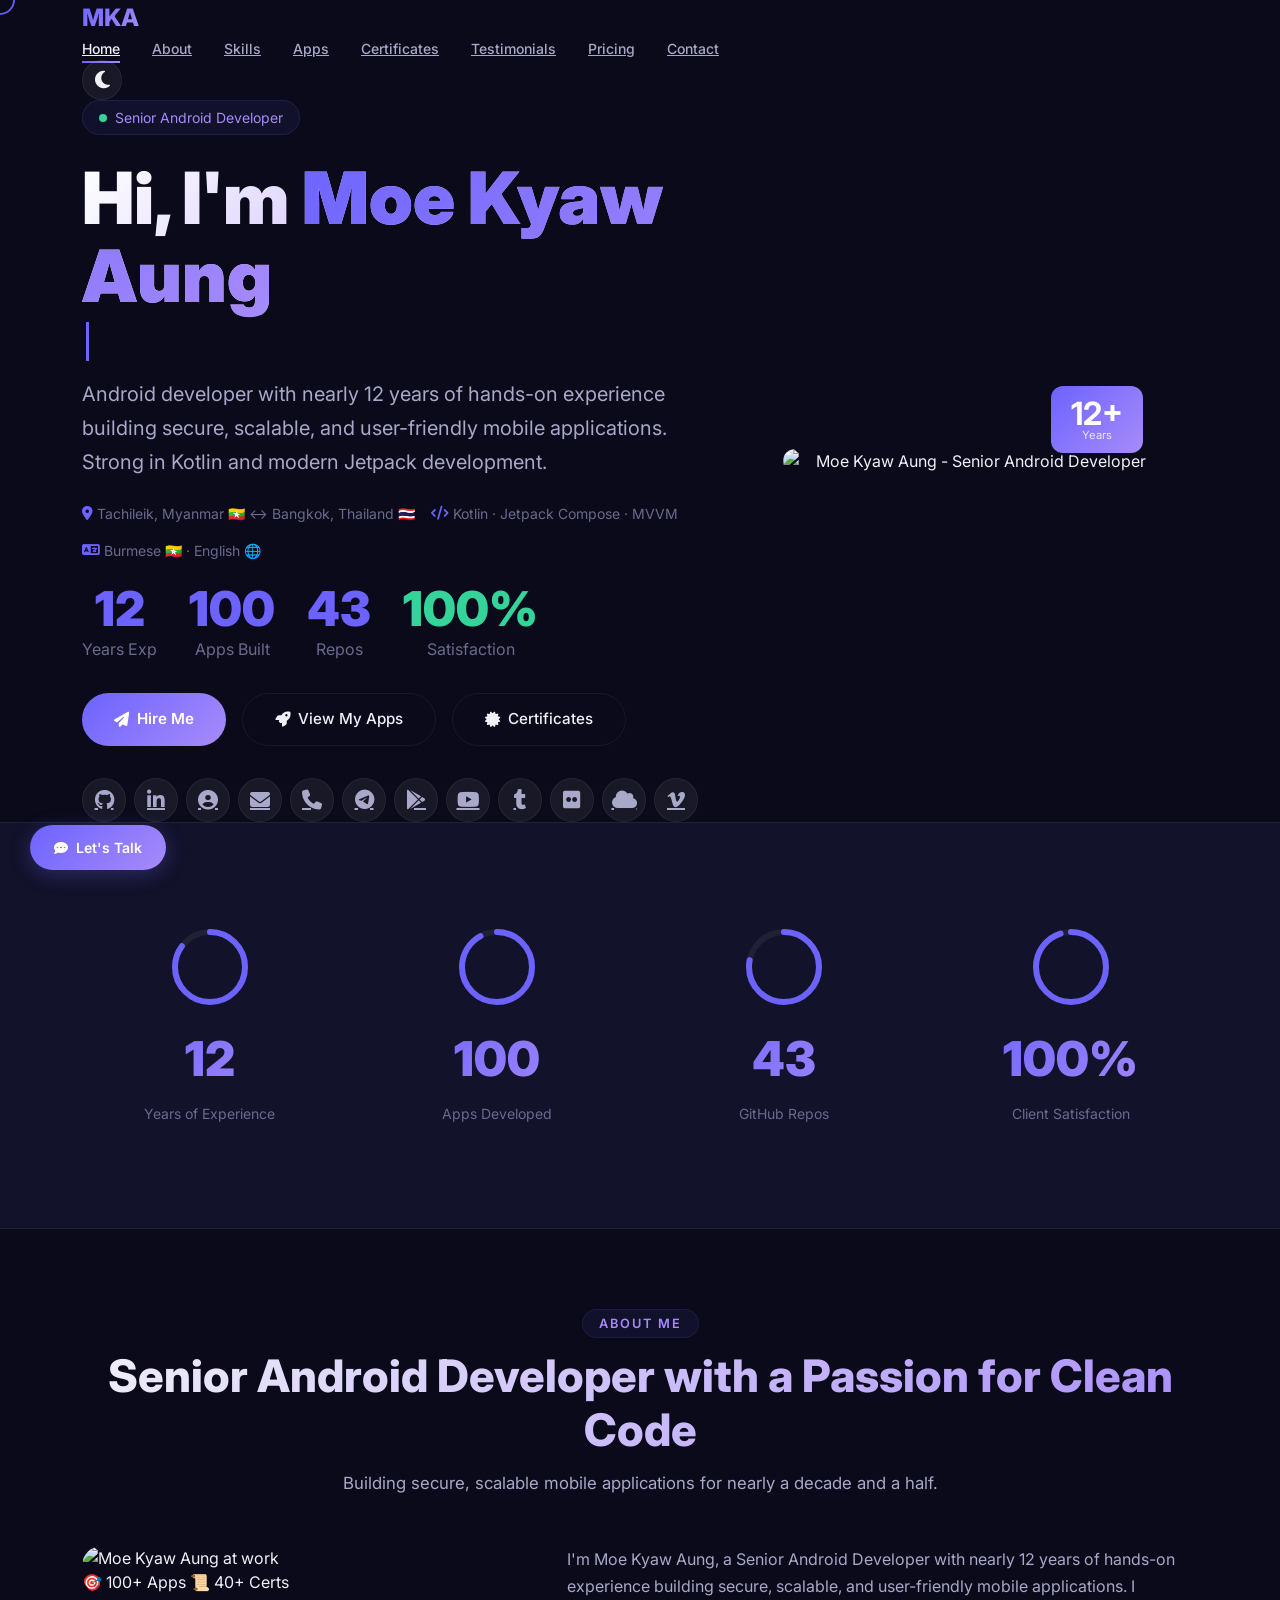
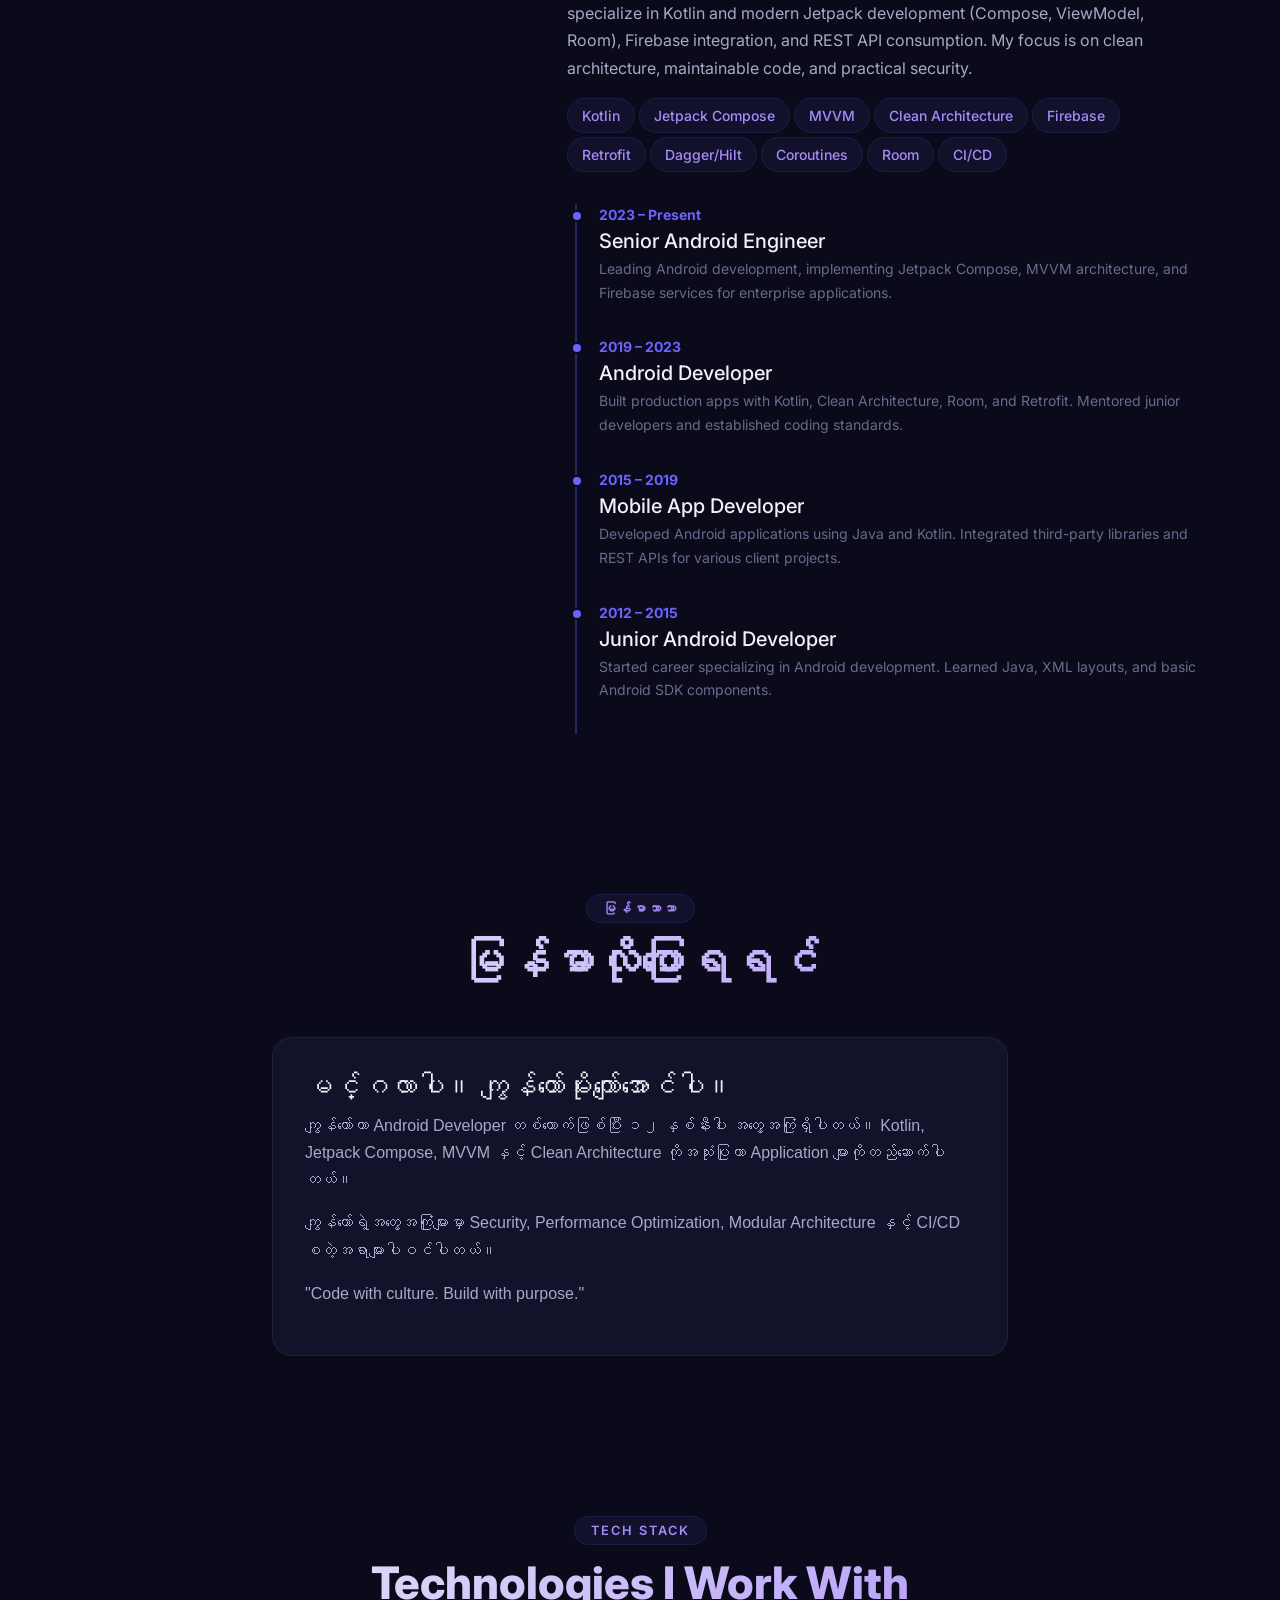
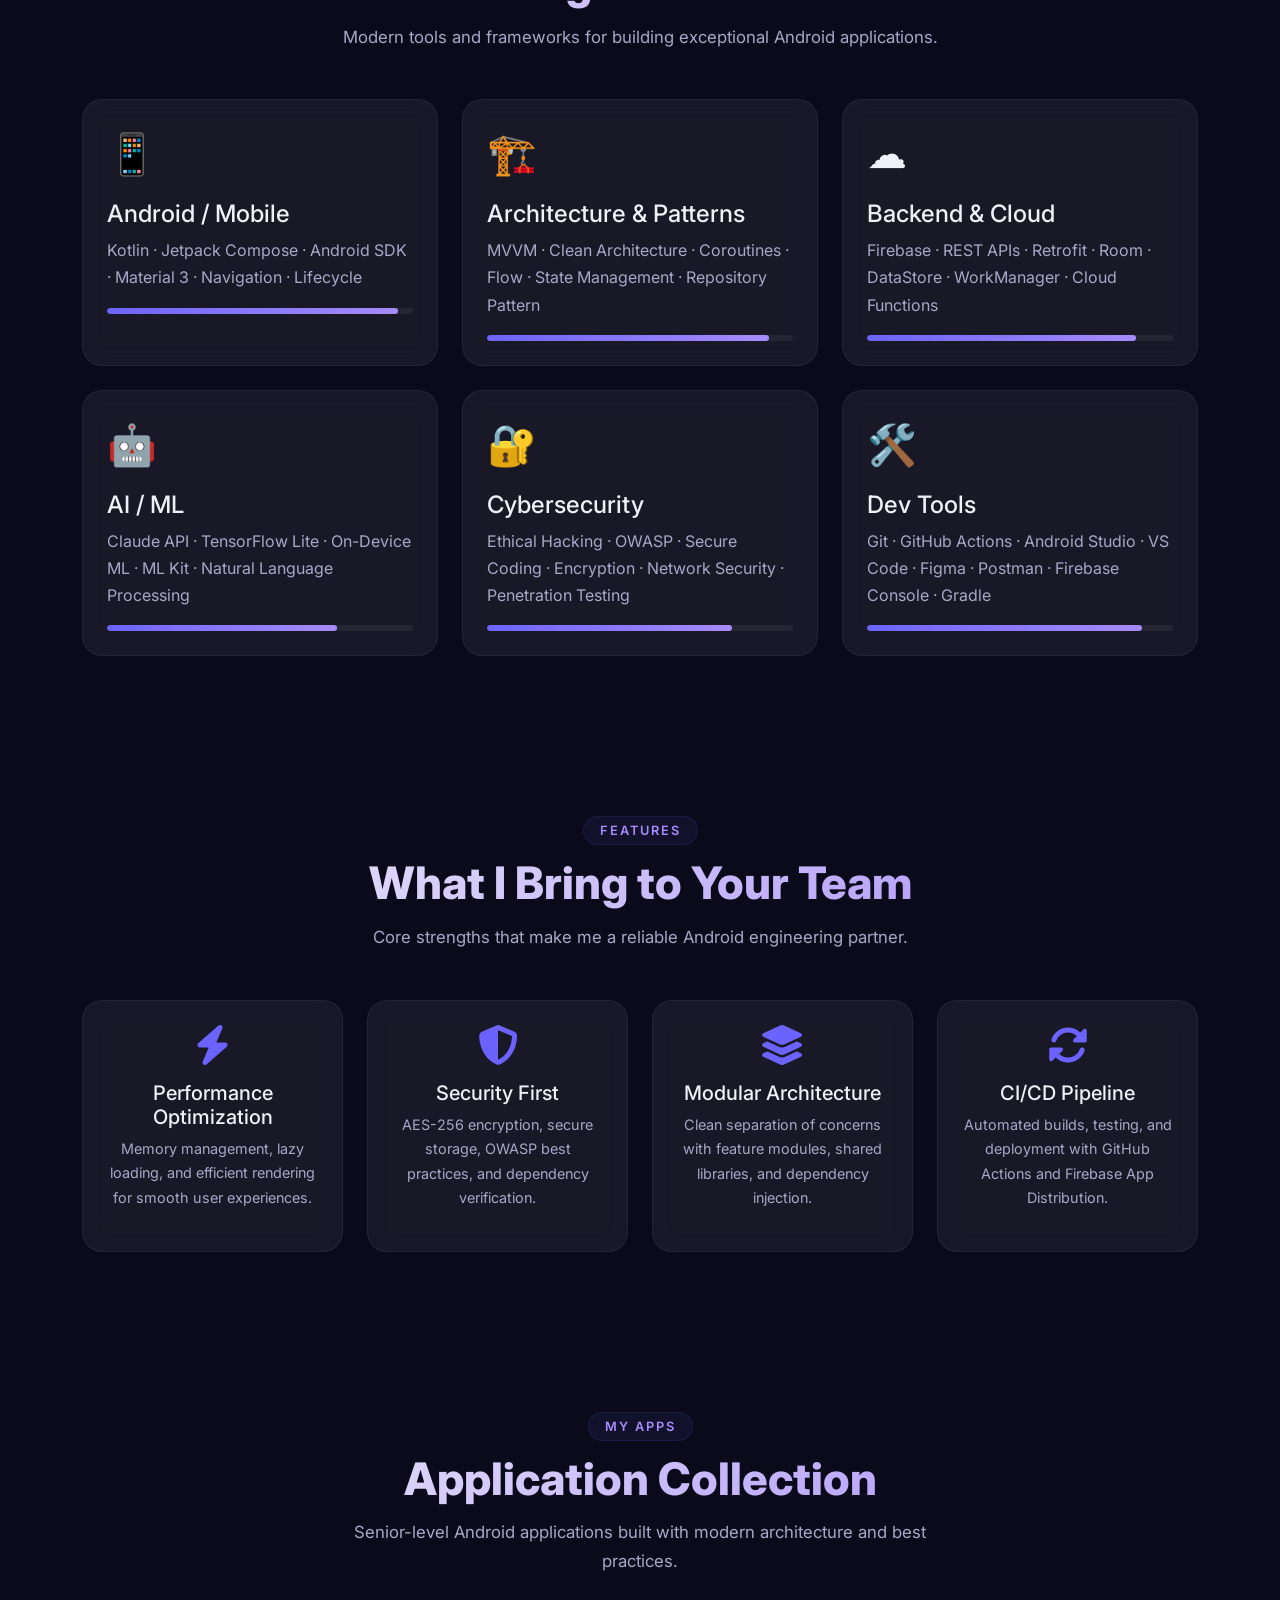
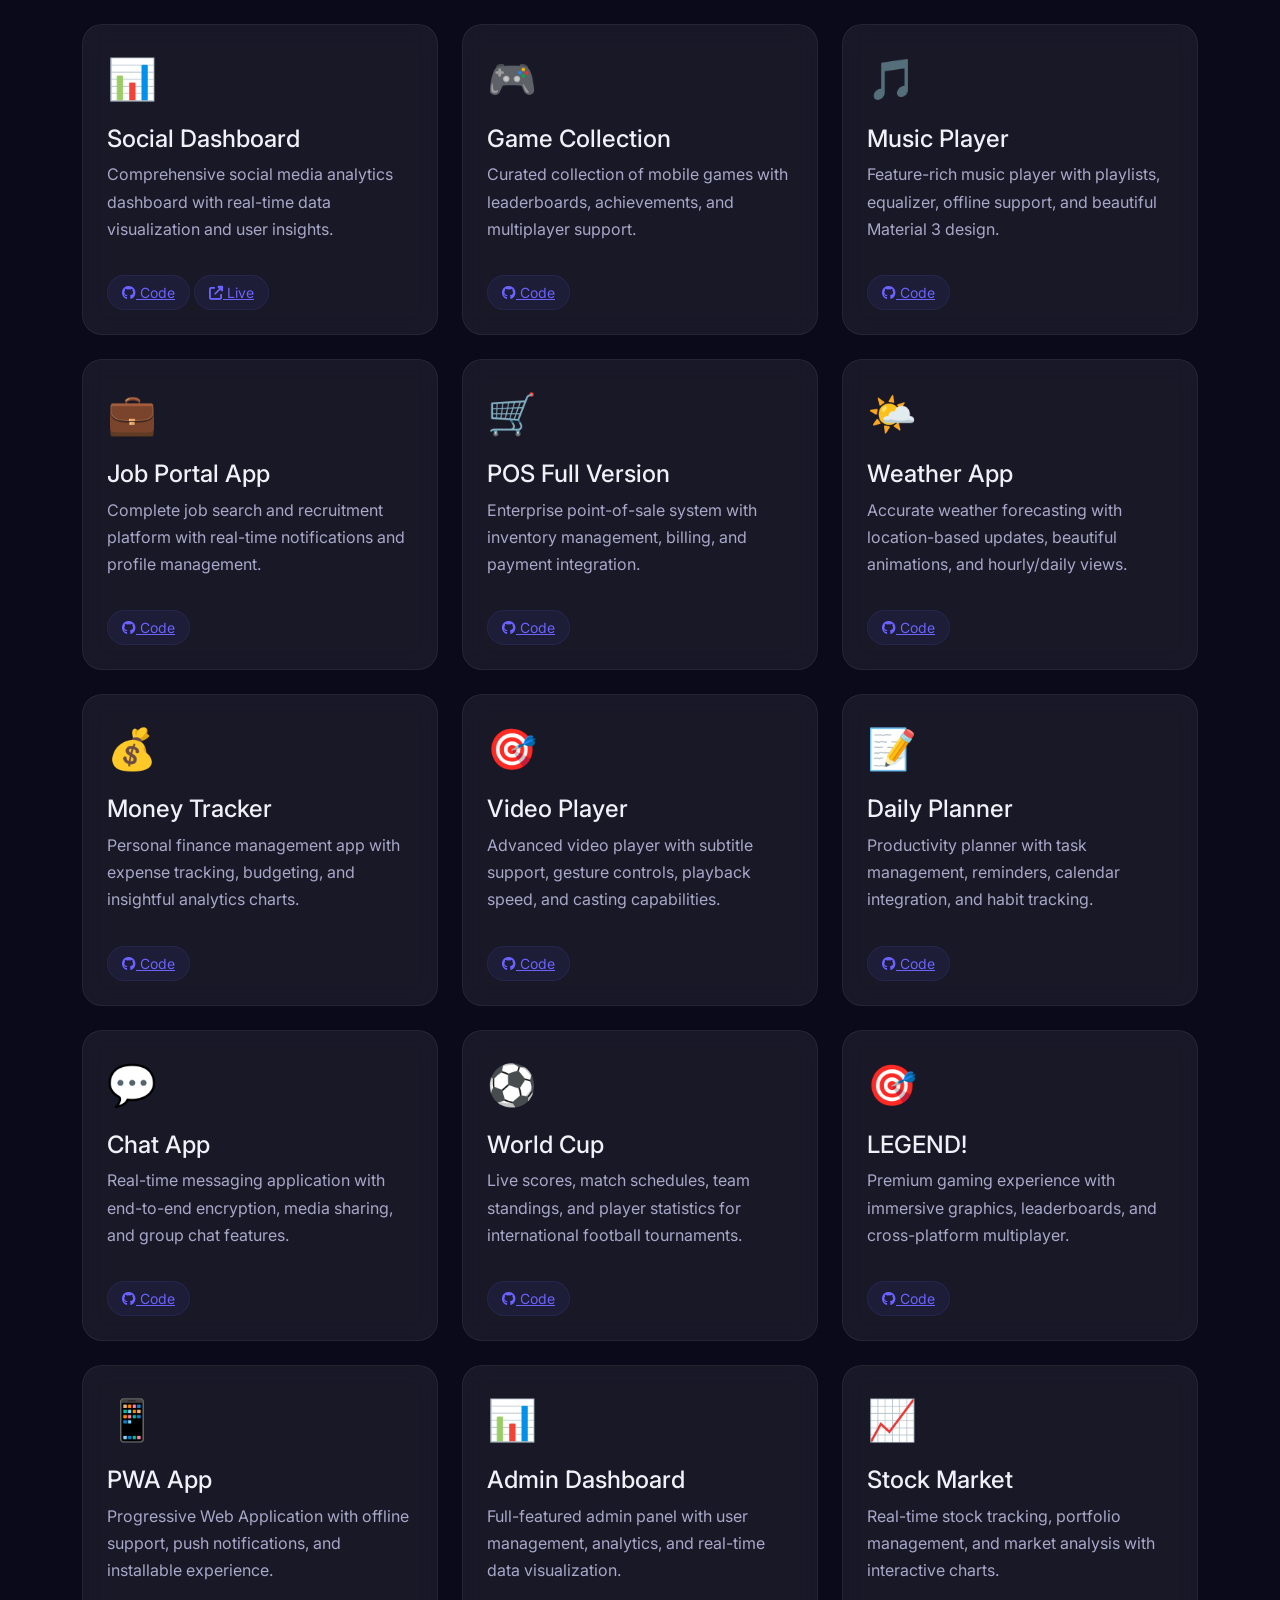
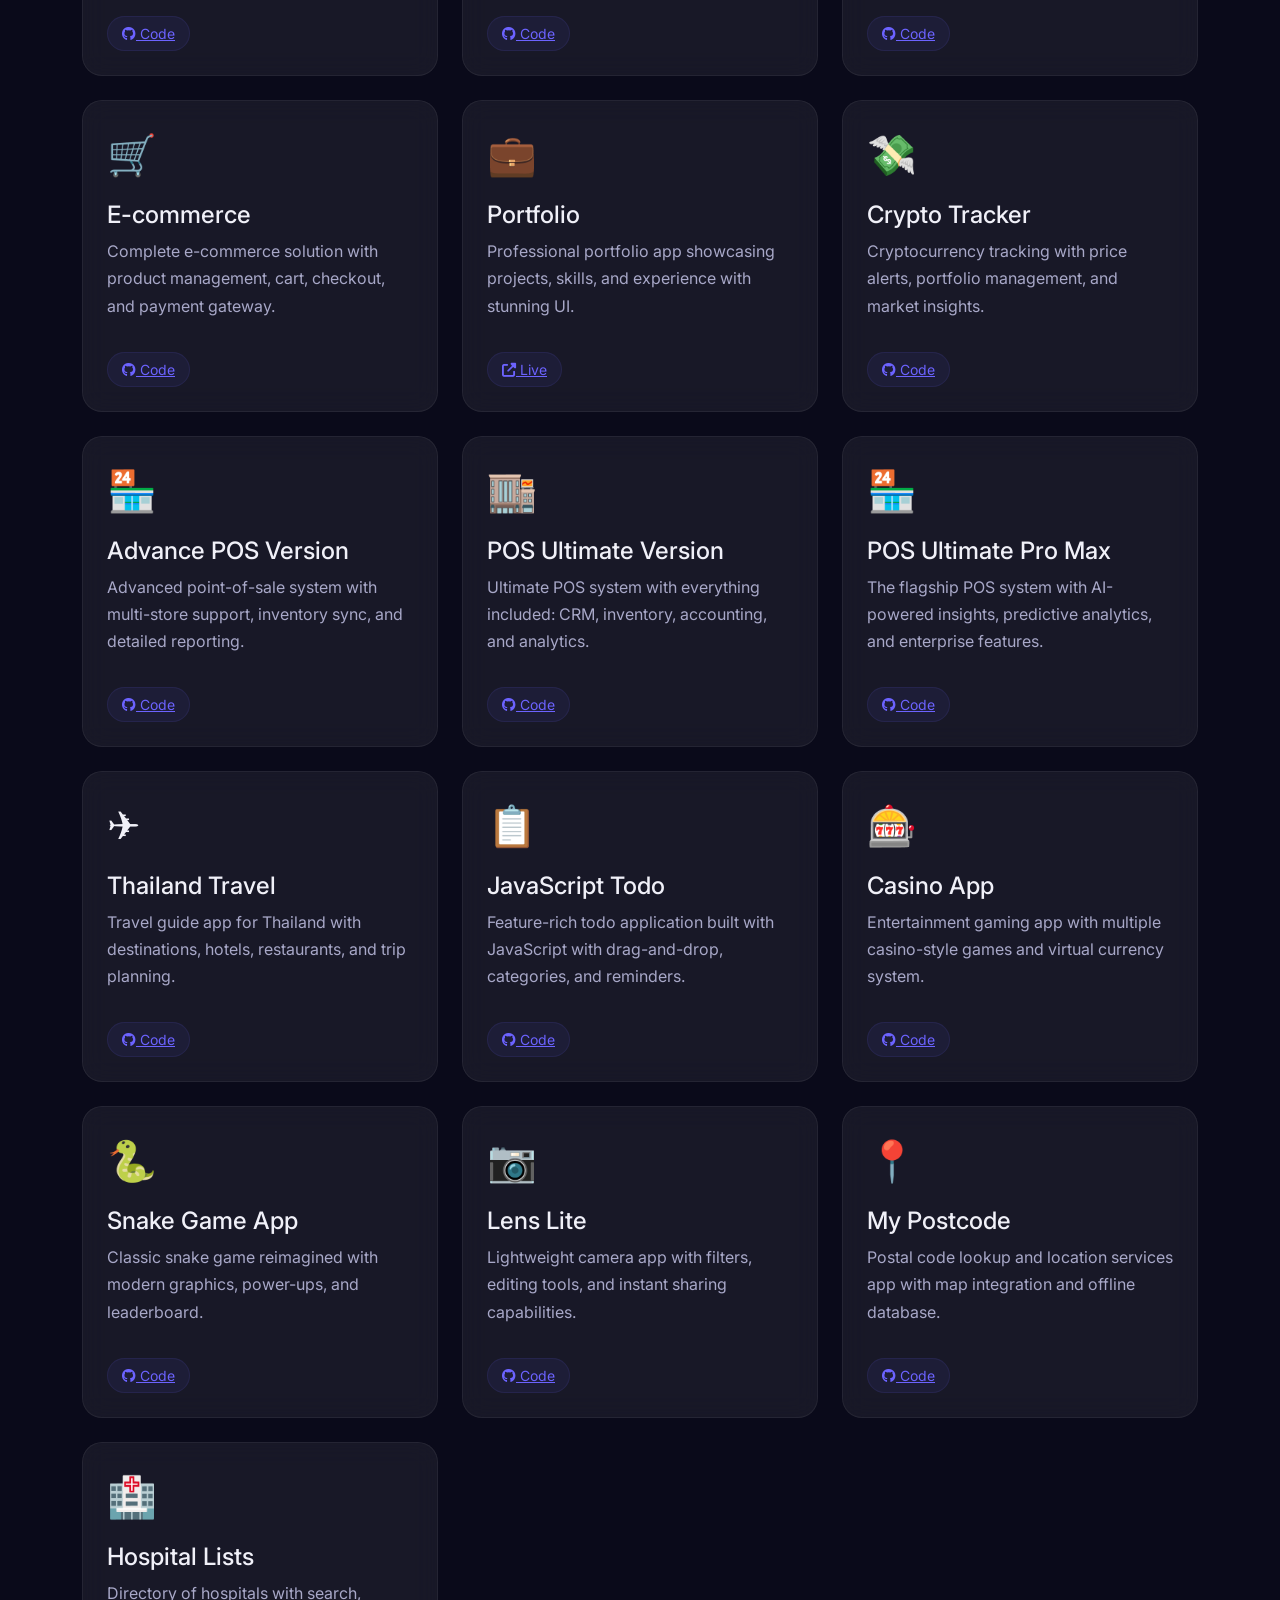
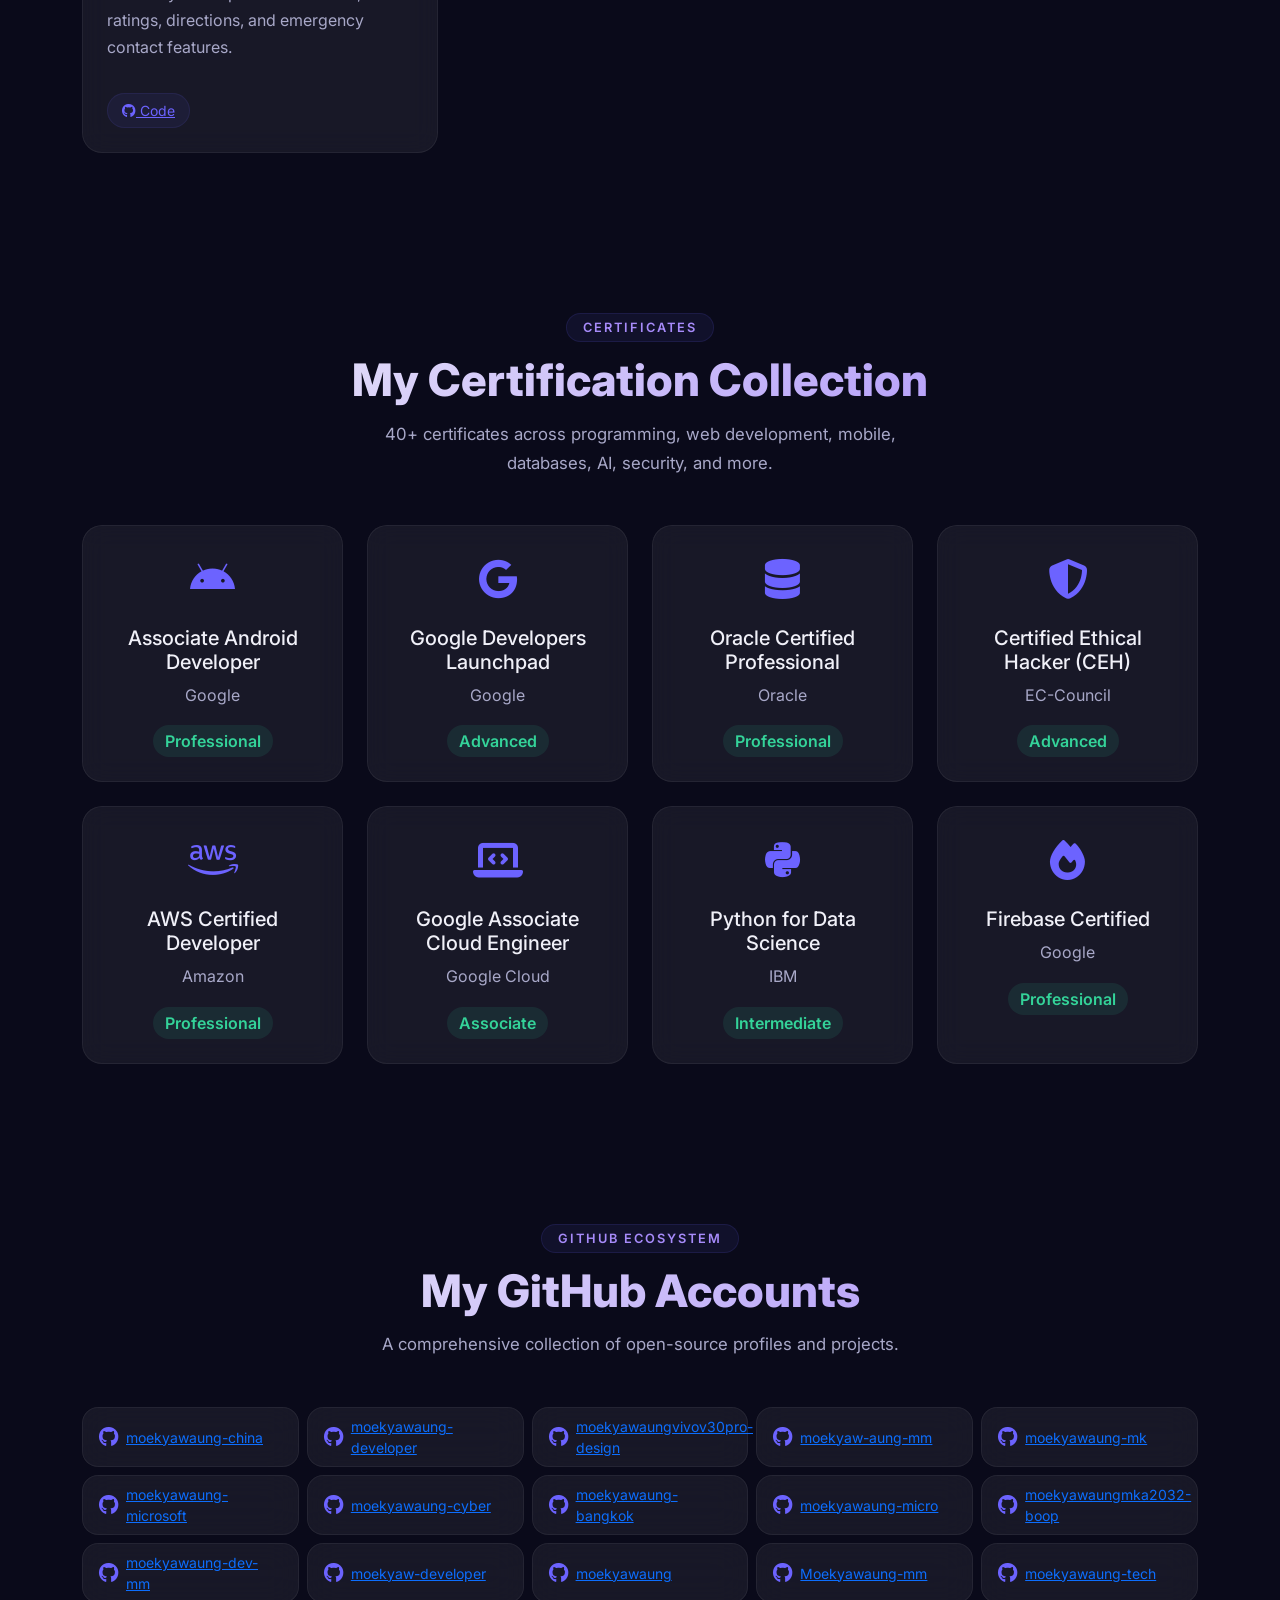
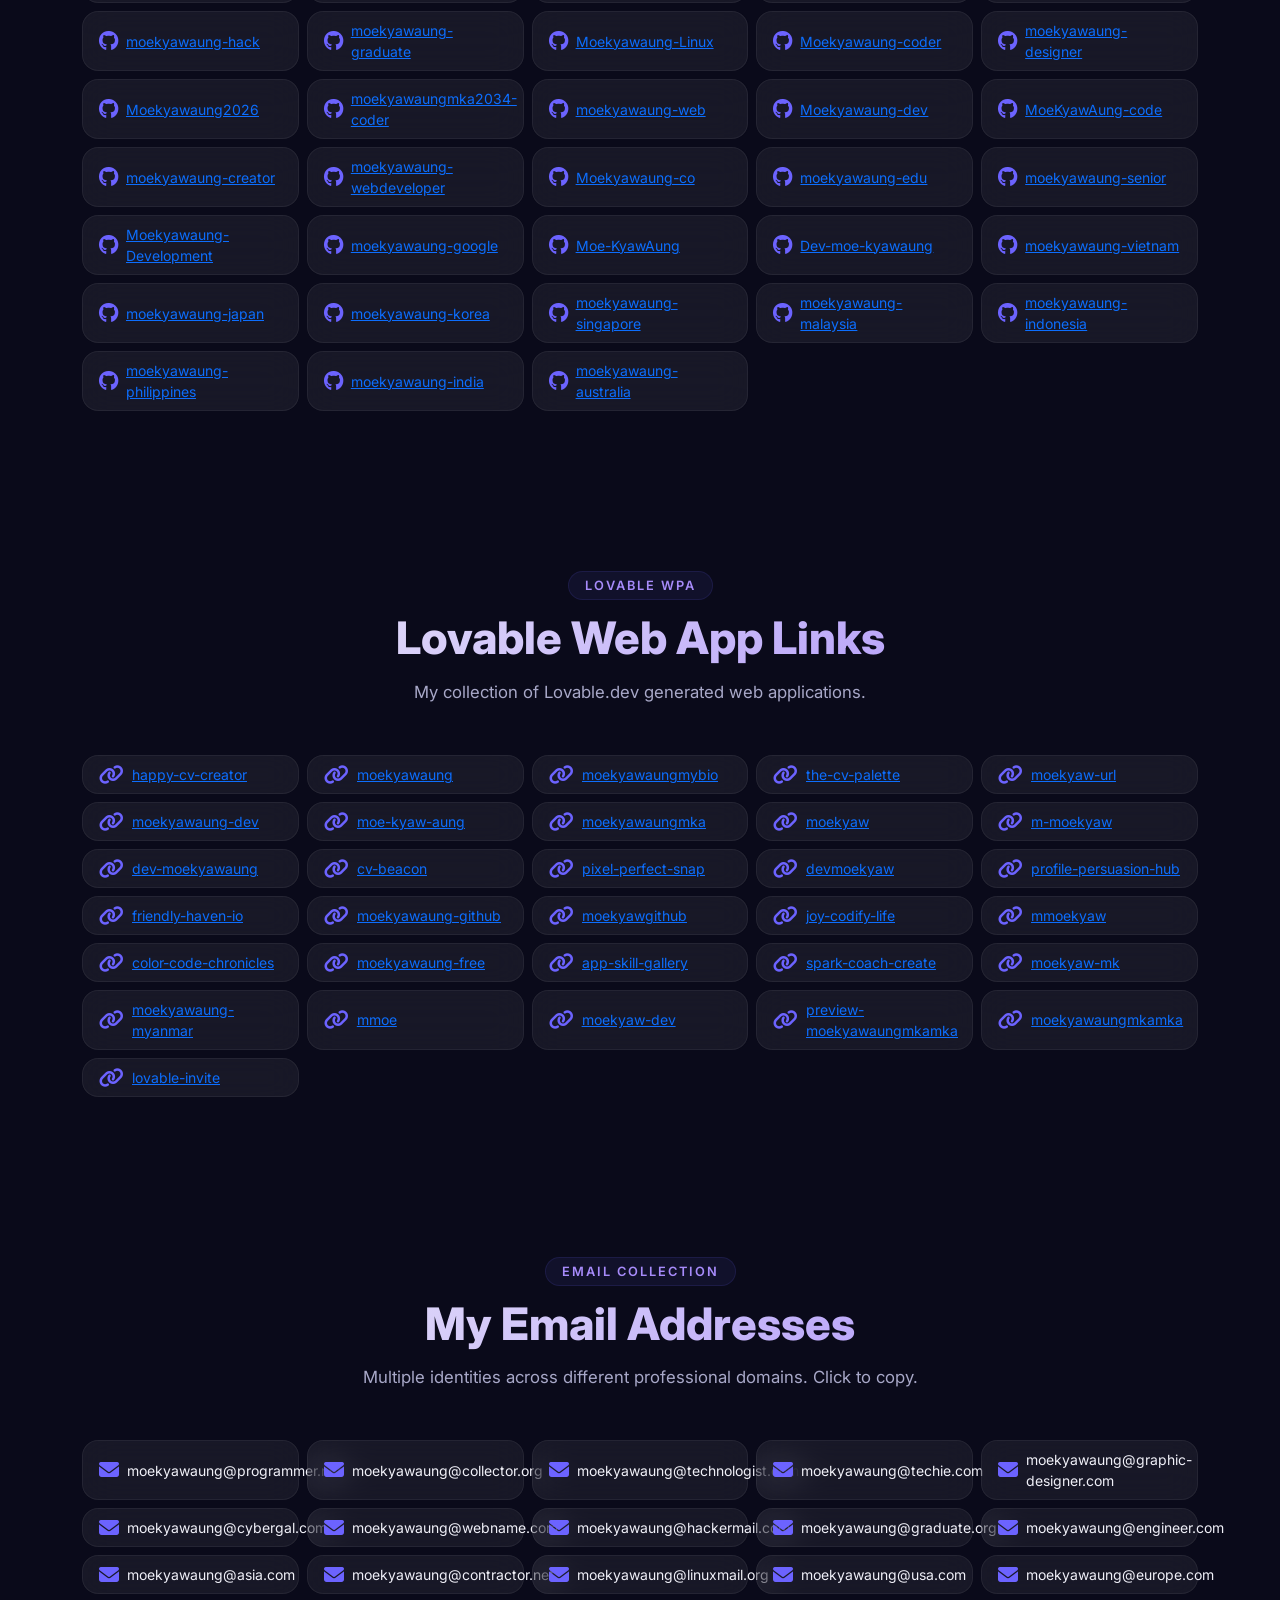
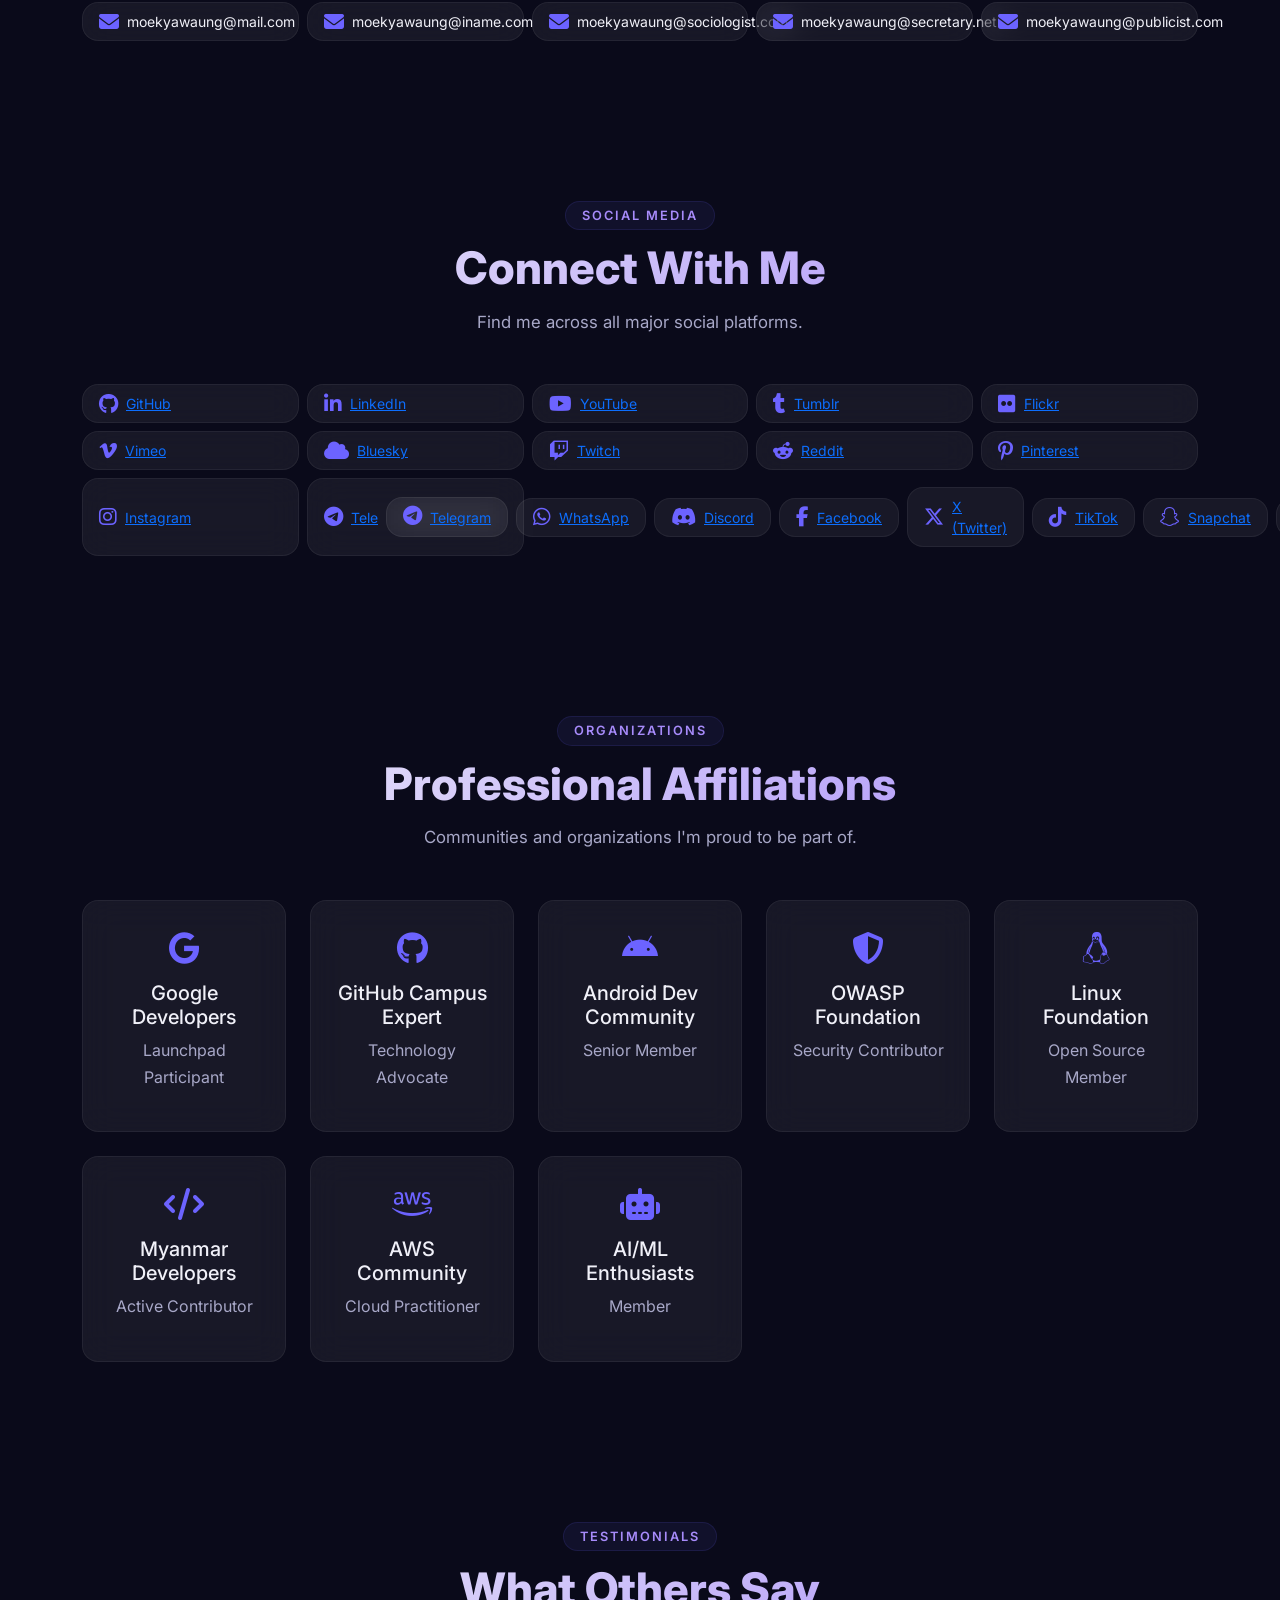
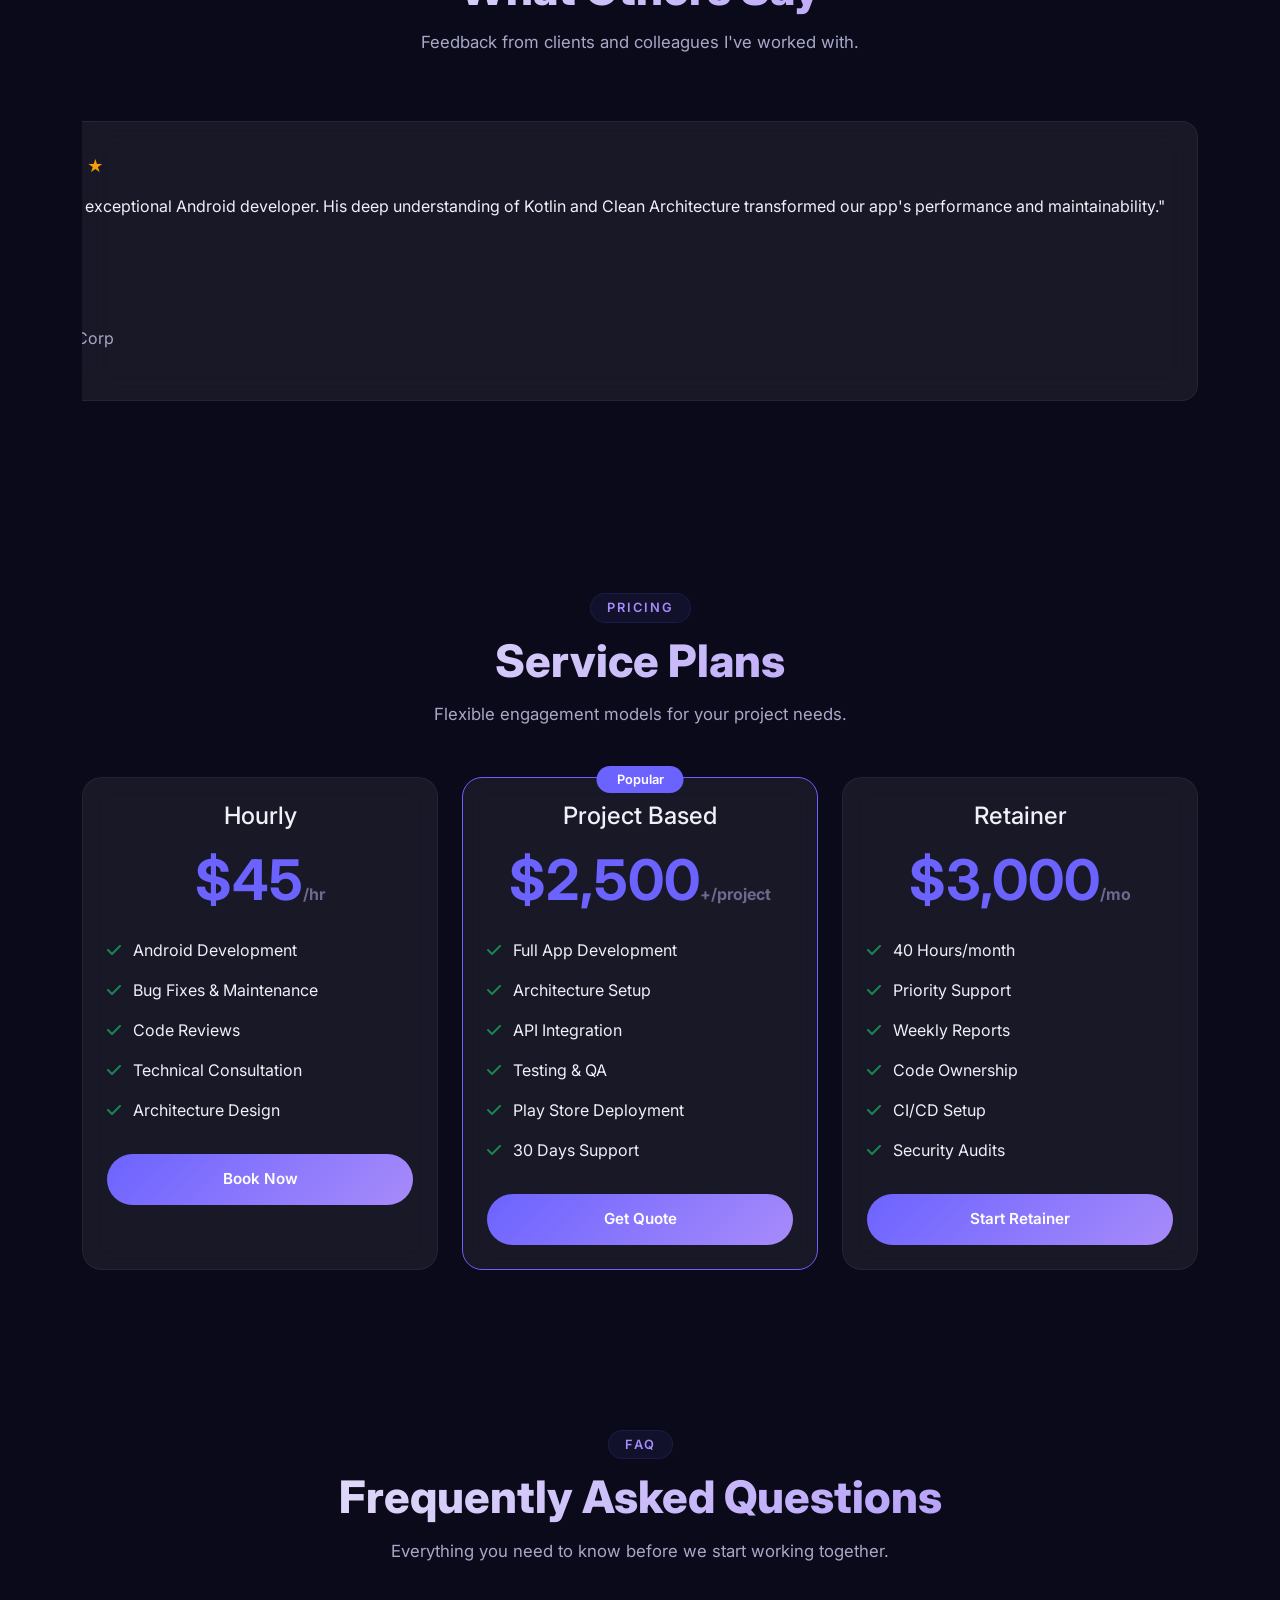
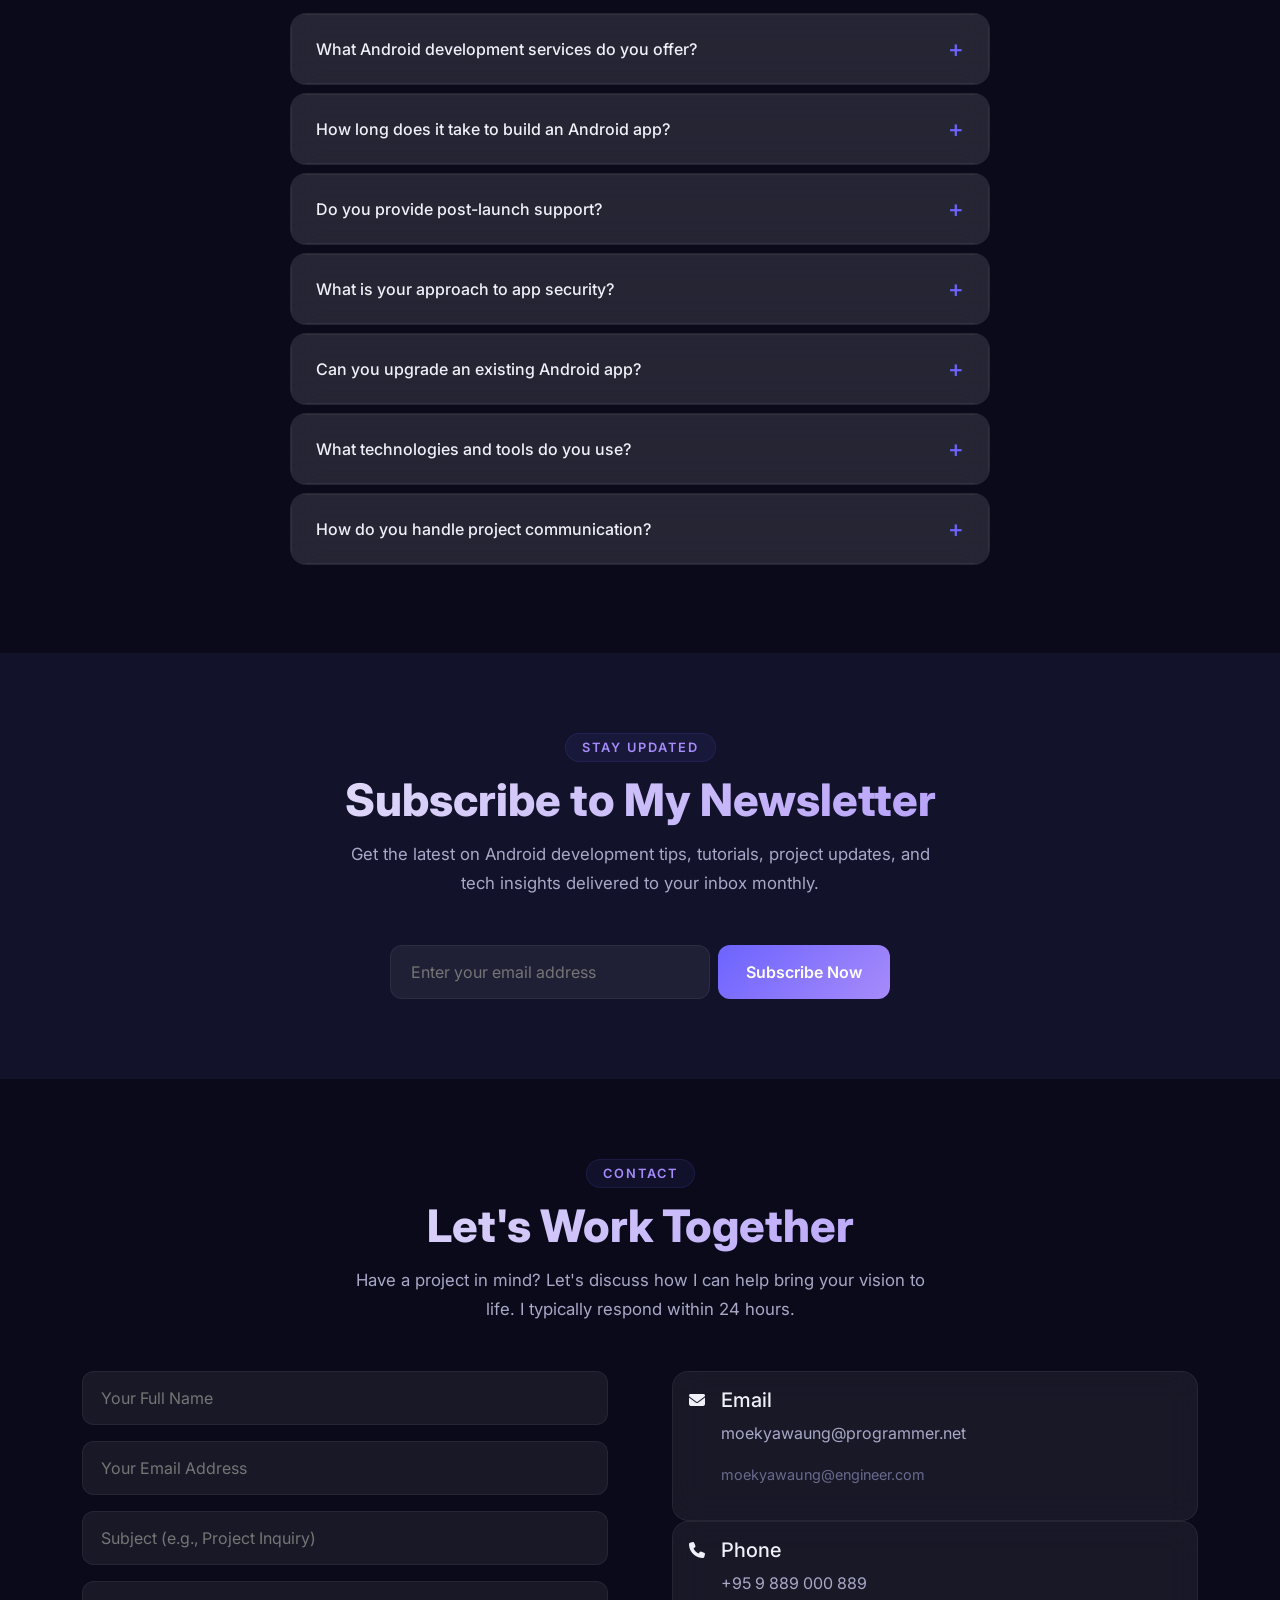
==== commit c4285423: "Update index.html" ====
--- a/index.html
+++ b/index.html
@@ -20,6 +20,17 @@
   <meta name="keywords" content="Android Developer, Kotlin, Jetpack Compose, MVVM, Clean Architecture, Firebase, Myanmar, Thailand">
   <meta name="author" content="Moe Kyaw Aung">
   <meta name="robots" content="index, follow">
+
+<!-- In <head> section -->
+<link rel="stylesheet" href="assets/css/style.css">
+<link rel="stylesheet" href="assets/css/animations.css">
+<link rel="stylesheet" href="assets/css/responsive.css">
+
+<!-- Before closing </body> tag -->
+<script src="assets/js/animations.js"></script>
+<script src="assets/js/particles-config.js"></script>
+<script src="assets/js/main.js"></script>
+
   
   <!-- Open Graph -->
   <meta property="og:title" content="Moe Kyaw Aung | Senior Android Developer">
--- a/assets/css/style.css
+++ b/assets/css/style.css
@@ -0,0 +1,711 @@
+/* ============================================================
+   MOE KYAW AUNG — SENIOR ANDROID DEVELOPER PORTFOLIO
+   MAIN STYLE SHEET
+   Version: 2.0 | Professional Edition
+   ============================================================ */
+
+/* ============================================================
+   [1] CSS VARIABLES
+   ============================================================ */
+:root {
+  /* Colors */
+  --color-bg-primary: #0a0a1a;
+  --color-bg-secondary: #12122a;
+  --color-bg-glass: rgba(255, 255, 255, 0.06);
+  --color-bg-glass-hover: rgba(255, 255, 255, 0.12);
+  --color-text-primary: #f0f0f8;
+  --color-text-secondary: #a8a8c8;
+  --color-text-muted: #6a6a8e;
+  --color-accent: #6c63ff;
+  --color-accent-light: #a78bfa;
+  --color-accent-dark: #4f46e5;
+  --color-accent-subtle: rgba(108, 99, 255, 0.08);
+  --color-success: #34d399;
+  --color-warning: #f59e0b;
+  --color-danger: #ef4444;
+  --color-info: #3b82f6;
+
+  /* Border & Shadow */
+  --border-color: rgba(255, 255, 255, 0.06);
+  --border-radius-sm: 8px;
+  --border-radius-md: 12px;
+  --border-radius-lg: 16px;
+  --border-radius-xl: 20px;
+  --border-radius-full: 50px;
+  --shadow-sm: 0 2px 8px rgba(0, 0, 0, 0.2);
+  --shadow-md: 0 8px 30px rgba(0, 0, 0, 0.3);
+  --shadow-lg: 0 20px 60px rgba(0, 0, 0, 0.4);
+  --shadow-glow: 0 0 20px rgba(108, 99, 255, 0.15);
+
+  /* Gradients */
+  --gradient-primary: linear-gradient(135deg, #6c63ff, #a78bfa);
+  --gradient-hero: linear-gradient(135deg, #1a1a3e 0%, #2d1b69 100%);
+  --gradient-text: linear-gradient(135deg, #f0f0f8, #a78bfa);
+
+  /* Typography */
+  --font-sans: 'Inter', 'Segoe UI', system-ui, -apple-system, sans-serif;
+  --font-mono: 'JetBrains Mono', monospace;
+  --font-myanmar: 'Noto Sans Myanmar', sans-serif;
+  --font-size-sm: 0.875rem;
+  --font-size-base: 1rem;
+  --font-size-lg: 1.25rem;
+  --font-size-xl: 1.5rem;
+  --font-size-2xl: 2rem;
+  --font-size-3xl: 2.5rem;
+  --font-size-4xl: 3rem;
+
+  /* Spacing */
+  --spacing-xs: 0.25rem;
+  --spacing-sm: 0.5rem;
+  --spacing-md: 1rem;
+  --spacing-lg: 1.5rem;
+  --spacing-xl: 2rem;
+  --spacing-2xl: 3rem;
+  --spacing-3xl: 4rem;
+
+  /* Transitions */
+  --transition-fast: 0.2s ease;
+  --transition-base: 0.3s ease;
+  --transition-slow: 0.5s ease;
+
+  /* Layout */
+  --container-max: 1200px;
+  --navbar-height: 70px;
+  --section-padding: 80px;
+}
+
+/* Light Theme */
+[data-theme="light"] {
+  --color-bg-primary: #f8f9fc;
+  --color-bg-secondary: #ffffff;
+  --color-bg-glass: rgba(0, 0, 0, 0.04);
+  --color-bg-glass-hover: rgba(0, 0, 0, 0.08);
+  --color-text-primary: #1a1a2e;
+  --color-text-secondary: #4a4a6a;
+  --color-text-muted: #7a7a9e;
+  --border-color: rgba(0, 0, 0, 0.08);
+  --shadow-sm: 0 2px 8px rgba(0, 0, 0, 0.06);
+  --shadow-md: 0 8px 30px rgba(0, 0, 0, 0.08);
+  --shadow-lg: 0 20px 60px rgba(0, 0, 0, 0.1);
+  --gradient-hero: linear-gradient(135deg, #667eea 0%, #764ba2 100%);
+  --gradient-text: linear-gradient(135deg, #1a1a2e, #6c63ff);
+}
+
+/* ============================================================
+   [2] RESET & BASE
+   ============================================================ */
+*, *::before, *::after { margin: 0; padding: 0; box-sizing: border-box; }
+
+html { scroll-behavior: smooth; -webkit-font-smoothing: antialiased; }
+
+body {
+  font-family: var(--font-sans);
+  font-size: var(--font-size-base);
+  line-height: 1.6;
+  color: var(--color-text-primary);
+  background: var(--color-bg-primary);
+  transition: background var(--transition-base), color var(--transition-base);
+  overflow-x: hidden;
+}
+
+img { max-width: 100%; height: auto; display: block; }
+a { color: var(--color-accent); text-decoration: none; transition: color var(--transition-base); }
+a:hover { color: var(--color-accent-light); }
+
+/* Scrollbar */
+::-webkit-scrollbar { width: 8px; }
+::-webkit-scrollbar-track { background: var(--color-bg-primary); }
+::-webkit-scrollbar-thumb { background: var(--color-accent); border-radius: 4px; }
+
+/* Selection */
+::selection { background: var(--color-accent); color: white; }
+
+/* ============================================================
+   [3] GLASSMORPHISM
+   ============================================================ */
+.glass {
+  background: var(--color-bg-glass);
+  backdrop-filter: blur(16px);
+  -webkit-backdrop-filter: blur(16px);
+  border: 1px solid var(--border-color);
+  border-radius: var(--border-radius-lg);
+  transition: all var(--transition-base);
+}
+.glass:hover { background: var(--color-bg-glass-hover); border-color: var(--color-accent); }
+
+.glass-card {
+  background: var(--color-bg-glass);
+  backdrop-filter: blur(12px);
+  border: 1px solid var(--border-color);
+  border-radius: var(--border-radius-xl);
+  padding: var(--spacing-lg);
+  transition: all var(--transition-slow);
+}
+.glass-card:hover {
+  transform: translateY(-6px);
+  border-color: var(--color-accent);
+  box-shadow: var(--shadow-lg), var(--shadow-glow);
+}
+
+/* ============================================================
+   [4] TYPOGRAPHY
+   ============================================================ */
+h1, h2, h3, h4, h5, h6 { font-weight: 700; line-height: 1.2; color: var(--color-text-primary); }
+h1 { font-size: var(--font-size-4xl); }
+h2 { font-size: var(--font-size-3xl); }
+h3 { font-size: var(--font-size-2xl); }
+h4 { font-size: var(--font-size-xl); }
+h5 { font-size: var(--font-size-lg); }
+p { color: var(--color-text-secondary); line-height: 1.7; margin-bottom: var(--spacing-md); }
+
+/* ============================================================
+   [5] SECTION COMMON
+   ============================================================ */
+.section { padding: var(--section-padding) 0; position: relative; }
+.section-header { text-align: center; margin-bottom: var(--spacing-3xl); }
+
+.section-tag {
+  display: inline-block;
+  font-size: 0.8rem;
+  letter-spacing: 2px;
+  text-transform: uppercase;
+  color: var(--color-accent-light);
+  font-weight: 600;
+  padding: 4px 16px;
+  border-radius: var(--border-radius-full);
+  background: var(--color-accent-subtle);
+  border: 1px solid rgba(108, 99, 255, 0.12);
+  margin-bottom: var(--spacing-md);
+}
+
+.section-title {
+  font-size: clamp(1.8rem, 4vw, 2.8rem);
+  font-weight: 800;
+  margin-bottom: var(--spacing-md);
+  background: var(--gradient-text);
+  -webkit-background-clip: text;
+  background-clip: text;
+  -webkit-text-fill-color: transparent;
+}
+
+.section-subtitle {
+  color: var(--color-text-secondary);
+  font-size: var(--font-size-lg);
+  max-width: 600px;
+  margin: 0 auto;
+  line-height: 1.7;
+}
+
+/* Container */
+.container { width: 100%; max-width: var(--container-max); margin: 0 auto; padding: 0 var(--spacing-xl); }
+
+/* ============================================================
+   [6] BUTTONS
+   ============================================================ */
+.btn {
+  display: inline-flex;
+  align-items: center;
+  gap: var(--spacing-sm);
+  padding: 14px 32px;
+  font-size: var(--font-size-base);
+  font-weight: 600;
+  border: none;
+  border-radius: var(--border-radius-full);
+  cursor: pointer;
+  transition: all var(--transition-base);
+  text-decoration: none;
+}
+.btn-primary {
+  background: var(--gradient-primary);
+  color: #fff;
+}
+.btn-primary:hover {
+  transform: translateY(-2px);
+  box-shadow: 0 8px 30px rgba(108, 99, 255, 0.3);
+}
+.btn-outline {
+  background: transparent;
+  color: var(--color-text-primary);
+  border: 1px solid var(--border-color);
+}
+.btn-outline:hover { border-color: var(--color-accent); color: var(--color-accent); }
+
+/* ============================================================
+   [7] NAVBAR
+   ============================================================ */
+.navbar {
+  position: fixed;
+  top: 0;
+  left: 0;
+  right: 0;
+  z-index: 1000;
+  padding: 16px 0;
+  background: transparent;
+  transition: all var(--transition-base);
+}
+.navbar.scrolled {
+  background: var(--color-bg-glass);
+  backdrop-filter: blur(20px);
+  border-bottom: 1px solid var(--border-color);
+  padding: 10px 0;
+}
+.navbar .container { display: flex; align-items: center; justify-content: space-between; }
+.nav-brand { font-size: 1.5rem; font-weight: 800; background: var(--gradient-primary); -webkit-background-clip: text; background-clip: text; -webkit-text-fill-color: transparent; }
+
+.nav-menu { display: flex; gap: var(--spacing-xl); align-items: center; list-style: none; margin: 0; padding: 0; }
+.nav-menu a {
+  color: var(--color-text-secondary);
+  font-size: var(--font-size-sm);
+  font-weight: 500;
+  position: relative;
+  padding: 4px 0;
+}
+.nav-menu a::after {
+  content: '';
+  position: absolute;
+  bottom: -2px;
+  left: 0;
+  width: 0;
+  height: 2px;
+  background: var(--gradient-primary);
+  transition: width var(--transition-base);
+}
+.nav-menu a:hover, .nav-menu a.active { color: var(--color-text-primary); }
+.nav-menu a:hover::after, .nav-menu a.active::after { width: 100%; }
+
+.nav-controls { display: flex; gap: var(--spacing-sm); align-items: center; }
+.theme-toggle {
+  width: 40px; height: 40px;
+  display: flex; align-items: center; justify-content: center;
+  background: var(--color-bg-glass); border: 1px solid var(--border-color); border-radius: 50%;
+  color: var(--color-text-primary); cursor: pointer; font-size: var(--font-size-lg);
+  transition: all var(--transition-base);
+}
+.theme-toggle:hover { background: var(--color-bg-glass-hover); color: var(--color-accent); }
+
+/* Hamburger */
+.hamburger { display: none; flex-direction: column; gap: 5px; background: none; border: none; cursor: pointer; padding: 8px; }
+.hamburger span { display: block; width: 26px; height: 2px; background: var(--color-text-primary); border-radius: 2px; transition: all var(--transition-base); }
+.hamburger.active span:nth-child(1) { transform: rotate(45deg) translate(5px, 5px); }
+.hamburger.active span:nth-child(2) { opacity: 0; }
+.hamburger.active span:nth-child(3) { transform: rotate(-45deg) translate(5px, -5px); }
+
+/* ============================================================
+   [8] HERO
+   ============================================================ */
+.hero {
+  min-height: 100vh;
+  display: flex;
+  align-items: center;
+  position: relative;
+  overflow: hidden;
+  padding-top: var(--navbar-height);
+  background: var(--gradient-hero);
+}
+#particles-js { position: absolute; inset: 0; z-index: 0; pointer-events: none; }
+.hero-content { position: relative; z-index: 1; width: 100%; }
+
+.hero-badge {
+  display: inline-flex;
+  align-items: center;
+  gap: var(--spacing-sm);
+  background: var(--color-accent-subtle);
+  border: 1px solid rgba(108, 99, 255, 0.15);
+  border-radius: var(--border-radius-full);
+  padding: 6px 16px;
+  font-size: var(--font-size-sm);
+  color: var(--color-accent-light);
+  margin-bottom: var(--spacing-lg);
+}
+.hero-badge .dot { width: 8px; height: 8px; border-radius: 50%; background: var(--color-success); animation: pulse 2s infinite; }
+
+.hero-title {
+  font-size: clamp(2.5rem, 6vw, 4.5rem);
+  font-weight: 900;
+  line-height: 1.08;
+  margin-bottom: var(--spacing-sm);
+  background: linear-gradient(135deg, #fff, var(--color-accent-light));
+  -webkit-background-clip: text;
+  background-clip: text;
+  -webkit-text-fill-color: transparent;
+}
+.hero-title .highlight { background: var(--gradient-primary); -webkit-background-clip: text; background-clip: text; -webkit-text-fill-color: transparent; }
+
+.hero-description {
+  color: var(--color-text-secondary);
+  font-size: var(--font-size-lg);
+  max-width: 620px;
+  margin: var(--spacing-md) 0 var(--spacing-lg);
+  line-height: 1.7;
+}
+
+.typing-text { border-right: 3px solid var(--color-accent); padding-right: 4px; animation: blink 0.8s step-end infinite; }
+
+.hero-meta { display: flex; flex-wrap: wrap; gap: var(--spacing-md); margin-bottom: var(--spacing-lg); }
+.hero-meta-item { display: flex; align-items: center; gap: var(--spacing-xs); font-size: var(--font-size-sm); color: var(--color-text-muted); }
+.hero-meta-item i { color: var(--color-accent); }
+
+.hero-stats { display: flex; gap: var(--spacing-xl); margin-bottom: var(--spacing-xl); }
+.hero-stat { text-align: center; }
+.hero-stat .number { font-size: var(--font-size-4xl); font-weight: 900; color: var(--color-accent); line-height: 1; }
+.hero-stat .label { font-size: var(--font-size-xs); color: var(--color-text-muted); margin-top: 4px; }
+
+.hero-actions { display: flex; gap: var(--spacing-md); flex-wrap: wrap; margin-bottom: var(--spacing-xl); }
+
+.hero-social { display: flex; gap: var(--spacing-sm); flex-wrap: wrap; }
+.hero-social a {
+  width: 44px; height: 44px;
+  display: flex; align-items: center; justify-content: center;
+  background: var(--color-bg-glass); border: 1px solid var(--border-color); border-radius: 50%;
+  color: var(--color-text-secondary); font-size: var(--font-size-lg);
+  transition: all var(--transition-base);
+}
+.hero-social a:hover { background: var(--color-accent); color: #fff; border-color: var(--color-accent); transform: translateY(-3px); }
+
+.hero-image-wrapper { position: relative; max-width: 380px; margin: 0 auto; }
+.hero-image-wrapper img { width: 100%; border-radius: var(--border-radius-xl); }
+.hero-experience-badge {
+  position: absolute; bottom: 20px; right: 20px;
+  background: var(--gradient-primary); color: #fff;
+  padding: 12px 20px; border-radius: var(--border-radius-md);
+  font-weight: 700; font-size: 2rem; line-height: 1; text-align: center;
+}
+.hero-experience-badge small { display: block; font-size: 0.7rem; font-weight: 400; opacity: 0.8; }
+
+/* ============================================================
+   [9] COUNTER
+   ============================================================ */
+.counter-section { background: var(--color-bg-secondary); border-top: 1px solid var(--border-color); border-bottom: 1px solid var(--border-color); }
+.counter-grid { display: grid; grid-template-columns: repeat(4, 1fr); gap: var(--spacing-xl); text-align: center; }
+.counter-item { padding: var(--spacing-lg); }
+.counter-ring { width: 80px; height: 80px; margin: 0 auto var(--spacing-md); }
+.counter-ring svg { width: 100%; height: 100%; transform: rotate(-90deg); }
+.bg-ring { fill: none; stroke: var(--border-color); stroke-width: 6; }
+.progress-ring { fill: none; stroke: var(--color-accent); stroke-width: 6; stroke-linecap: round; }
+.counter-number { font-size: var(--font-size-4xl); font-weight: 900; background: var(--gradient-primary); -webkit-background-clip: text; background-clip: text; -webkit-text-fill-color: transparent; }
+.counter-label { color: var(--color-text-muted); font-size: var(--font-size-sm); margin-top: var(--spacing-sm); }
+
+/* ============================================================
+   [10] ABOUT
+   ============================================================ */
+.about-grid { display: grid; grid-template-columns: 1fr 1.5fr; gap: var(--spacing-3xl); align-items: start; }
+.about-image-wrapper { position: relative; border-radius: var(--border-radius-xl); overflow: hidden; }
+.about-image-wrapper img { width: 100%; border-radius: var(--border-radius-xl); }
+
+.timeline { position: relative; padding-left: 32px; margin-top: var(--spacing-xl); }
+.timeline::before { content: ''; position: absolute; left: 8px; top: 0; bottom: 0; width: 2px; background: var(--color-accent); opacity: 0.3; }
+.timeline-item { position: relative; padding-bottom: var(--spacing-xl); }
+.timeline-item::before { content: ''; position: absolute; left: -28px; top: 6px; width: 12px; height: 12px; background: var(--color-accent); border-radius: 50%; border: 2px solid var(--color-bg-primary); }
+.timeline-item .year { font-size: var(--font-size-sm); font-weight: 700; color: var(--color-accent); margin-bottom: 4px; }
+.timeline-item h4 { font-size: var(--font-size-lg); margin-bottom: 4px; }
+.timeline-item p { font-size: var(--font-size-sm); color: var(--color-text-muted); margin: 0; }
+
+.about-tech-tags { display: flex; flex-wrap: wrap; gap: var(--spacing-xs); margin-bottom: var(--spacing-lg); }
+.tech-tag {
+  padding: 6px 14px;
+  background: var(--color-accent-subtle);
+  border: 1px solid rgba(108, 99, 255, 0.12);
+  border-radius: var(--border-radius-full);
+  font-size: var(--font-size-sm);
+  color: var(--color-accent-light);
+  font-weight: 500;
+}
+
+/* ============================================================
+   [11] BURMESE
+   ============================================================ */
+.burmese-section { font-family: var(--font-myanmar); }
+.burmese-content {
+  background: var(--color-bg-secondary);
+  border: 1px solid var(--border-color);
+  border-radius: var(--border-radius-xl);
+  padding: var(--spacing-xl);
+  line-height: 2;
+}
+
+/* ============================================================
+   [12] SKILLS
+   ============================================================ */
+.skills-grid { display: grid; grid-template-columns: repeat(auto-fit, minmax(280px, 1fr)); gap: var(--spacing-lg); }
+.skill-card { padding: var(--spacing-lg); }
+.skill-icon { font-size: 2.5rem; margin-bottom: var(--spacing-md); display: block; }
+.skill-bar { height: 6px; background: var(--border-color); border-radius: 4px; overflow: hidden; margin-top: var(--spacing-md); }
+.skill-bar-fill { height: 100%; background: var(--gradient-primary); border-radius: 4px; }
+
+/* ============================================================
+   [13] FEATURES
+   ============================================================ */
+.features-grid { display: grid; grid-template-columns: repeat(4, 1fr); gap: var(--spacing-lg); }
+.feature-card { text-align: center; padding: var(--spacing-xl); }
+
+/* ============================================================
+   [14] APPS COLLECTION
+   ============================================================ */
+.apps-grid { display: grid; grid-template-columns: repeat(auto-fill, minmax(280px, 1fr)); gap: var(--spacing-lg); }
+.app-card { display: flex; flex-direction: column; }
+.app-icon { font-size: 2.5rem; margin-bottom: var(--spacing-md); }
+.app-links { display: flex; gap: var(--spacing-xs); margin-top: var(--spacing-md); }
+.app-links a {
+  padding: 6px 14px;
+  font-size: var(--font-size-sm);
+  background: var(--color-accent-subtle);
+  border: 1px solid rgba(108, 99, 255, 0.1);
+  border-radius: var(--border-radius-full);
+  color: var(--color-accent);
+  transition: all var(--transition-base);
+}
+.app-links a:hover { background: var(--color-accent); color: #fff; }
+
+/* ============================================================
+   [15] CERTIFICATES
+   ============================================================ */
+.certs-grid { display: grid; grid-template-columns: repeat(auto-fill, minmax(250px, 1fr)); gap: var(--spacing-lg); }
+.cert-card { text-align: center; padding: var(--spacing-xl); }
+.cert-icon { font-size: 2.5rem; margin-bottom: var(--spacing-md); color: var(--color-accent); }
+.cert-badge {
+  display: inline-block;
+  padding: 4px 12px;
+  background: rgba(52, 211, 153, 0.1);
+  color: var(--color-success);
+  border-radius: var(--border-radius-full);
+  font-size: var(--font-size-xs);
+  font-weight: 600;
+}
+
+/* ============================================================
+   [16] GITHUB, LOVABLE, EMAIL, SOCIAL
+   ============================================================ */
+.github-grid, .lovable-grid, .email-grid, .social-grid {
+  display: grid;
+  grid-template-columns: repeat(auto-fill, minmax(200px, 1fr));
+  gap: var(--spacing-sm);
+}
+.github-item, .lovable-item, .email-item, .social-item {
+  padding: var(--spacing-sm) var(--spacing-md);
+  display: flex;
+  align-items: center;
+  gap: var(--spacing-sm);
+  font-size: var(--font-size-sm);
+}
+.github-item i, .lovable-item i, .email-item i, .social-item i { color: var(--color-accent); font-size: var(--font-size-lg); }
+
+/* ============================================================
+   [17] ORGANIZATIONS
+   ============================================================ */
+.org-grid { display: grid; grid-template-columns: repeat(auto-fill, minmax(200px, 1fr)); gap: var(--spacing-lg); }
+.org-card { text-align: center; padding: var(--spacing-lg); }
+.org-icon { font-size: 2rem; margin-bottom: var(--spacing-sm); color: var(--color-accent); }
+
+/* ============================================================
+   [18] TESTIMONIALS
+   ============================================================ */
+.testimonials-carousel { display: flex; gap: var(--spacing-lg); overflow-x: auto; scroll-snap-type: x mandatory; padding: var(--spacing-md) 0 var(--spacing-xl); }
+.testimonial-card { min-width: 340px; flex-shrink: 0; scroll-snap-align: center; padding: var(--spacing-xl); }
+.stars { color: var(--color-warning); margin-bottom: var(--spacing-md); letter-spacing: 4px; }
+.author-avatar { width: 48px; height: 48px; border-radius: 50%; display: flex; align-items: center; justify-content: center; font-weight: 700; background: var(--gradient-primary); color: #fff; }
+
+/* ============================================================
+   [19] PRICING
+   ============================================================ */
+.pricing-grid { display: grid; grid-template-columns: repeat(3, 1fr); gap: var(--spacing-lg); }
+.pricing-card { padding: var(--spacing-xl); text-align: center; }
+.pricing-card.featured { border-color: var(--color-accent); background: var(--color-accent-subtle); }
+.plan-price { font-size: var(--font-size-4xl); font-weight: 900; color: var(--color-accent); }
+.plan-features { text-align: left; margin: var(--spacing-lg) 0; }
+.plan-features li { padding: var(--spacing-sm) 0; display: flex; align-items: center; gap: var(--spacing-sm); color: var(--color-text-secondary); font-size: var(--font-size-sm); }
+.plan-features li::before { content: '✓'; color: var(--color-success); font-weight: 700; }
+
+/* ============================================================
+   [20] FAQ
+   ============================================================ */
+.faq-container { max-width: 700px; margin: 0 auto; }
+.faq-item { margin-bottom: var(--spacing-sm); border-radius: var(--border-radius-md); overflow: hidden; }
+.faq-question {
+  width: 100%;
+  padding: var(--spacing-md) var(--spacing-lg);
+  background: var(--color-bg-glass);
+  border: 1px solid var(--border-color);
+  color: var(--color-text-primary);
+  font-size: var(--font-size-base);
+  font-weight: 500;
+  text-align: left;
+  cursor: pointer;
+  display: flex;
+  justify-content: space-between;
+  align-items: center;
+  transition: all var(--transition-base);
+}
+.faq-question:hover { background: var(--color-bg-glass-hover); border-color: var(--color-accent); }
+.faq-icon { transition: transform var(--transition-base); font-size: 1.5rem; color: var(--color-accent); }
+.faq-question[aria-expanded="true"] .faq-icon { transform: rotate(45deg); }
+.faq-answer { max-height: 0; overflow: hidden; transition: max-height 0.4s ease; }
+.faq-answer.open { max-height: 300px; padding: var(--spacing-md) var(--spacing-lg); }
+
+/* ============================================================
+   [21] CONTACT FORM
+   ============================================================ */
+.contact-grid { display: grid; grid-template-columns: 1fr 1fr; gap: var(--spacing-3xl); }
+.contact-form .form-group { margin-bottom: var(--spacing-md); }
+.contact-form input, .contact-form textarea, .contact-form select {
+  width: 100%;
+  padding: 14px 18px;
+  background: var(--color-bg-glass);
+  border: 1px solid var(--border-color);
+  border-radius: var(--border-radius-md);
+  color: var(--color-text-primary);
+  font-size: var(--font-size-base);
+  transition: all var(--transition-base);
+}
+.contact-form input:focus, .contact-form textarea:focus {
+  outline: none;
+  border-color: var(--color-accent);
+  box-shadow: 0 0 0 3px var(--color-accent-subtle);
+}
+.contact-form textarea { min-height: 140px; resize: vertical; }
+.error-message { color: var(--color-danger); font-size: var(--font-size-xs); margin-top: 4px; display: none; }
+.error-message.show { display: block; }
+
+.contact-info-item { display: flex; align-items: flex-start; gap: var(--spacing-md); padding: var(--spacing-md); }
+.contact-info-icon {
+  width: 48px; height: 48px;
+  display: flex; align-items: center; justify-content: center;
+  background: var(--color-accent-subtle); border-radius: var(--border-radius-md);
+  color: var(--color-accent); font-size: var(--font-size-xl);
+}
+.map-container { border-radius: var(--border-radius-lg); overflow: hidden; height: 250px; }
+.map-container iframe { width: 100%; height: 100%; border: 0; }
+
+/* ============================================================
+   [22] BLOG
+   ============================================================ */
+.blog-grid { display: grid; grid-template-columns: repeat(auto-fill, minmax(280px, 1fr)); gap: var(--spacing-lg); }
+.blog-image { height: 200px; overflow: hidden; border-radius: var(--border-radius-md) var(--border-radius-md) 0 0; }
+.blog-image img { width: 100%; height: 100%; object-fit: cover; transition: transform var(--transition-slow); }
+.blog-card:hover .blog-image img { transform: scale(1.08); }
+.blog-content { padding: var(--spacing-lg); }
+.blog-date { font-size: var(--font-size-xs); color: var(--color-text-muted); display: block; margin-bottom: var(--spacing-xs); }
+.blog-read-more { font-size: var(--font-size-sm); font-weight: 600; color: var(--color-accent); }
+
+/* ============================================================
+   [23] FOOTER
+   ============================================================ */
+.footer { background: var(--color-bg-secondary); border-top: 1px solid var(--border-color); padding: var(--spacing-3xl) 0 var(--spacing-xl); }
+.footer-grid { display: grid; grid-template-columns: repeat(auto-fit, minmax(200px, 1fr)); gap: var(--spacing-xl); margin-bottom: var(--spacing-xl); }
+.footer-col h5 { margin-bottom: var(--spacing-md); }
+.footer-col p { color: var(--color-text-muted); font-size: var(--font-size-sm); }
+.footer-col ul li { padding: 4px 0; }
+.footer-col ul li a { color: var(--color-text-muted); font-size: var(--font-size-sm); transition: all var(--transition-base); }
+.footer-col ul li a:hover { color: var(--color-accent-light); padding-left: 4px; }
+
+.footer-social-links { display: flex; flex-wrap: wrap; gap: var(--spacing-xs); margin-top: var(--spacing-md); }
+.footer-social-links a {
+  width: 40px; height: 40px;
+  display: flex; align-items: center; justify-content: center;
+  background: var(--color-bg-glass); border: 1px solid var(--border-color); border-radius: 50%;
+  color: var(--color-text-muted); transition: all var(--transition-base);
+}
+.footer-social-links a:hover { background: var(--color-accent); color: #fff; border-color: var(--color-accent); transform: translateY(-3px); }
+
+.footer-bottom { border-top: 1px solid var(--border-color); padding-top: var(--spacing-lg); display: flex; justify-content: space-between; align-items: center; flex-wrap: wrap; gap: var(--spacing-md); }
+.footer-bottom p { color: var(--color-text-muted); font-size: var(--font-size-sm); margin: 0; }
+
+/* ============================================================
+   [24] BACK TO TOP
+   ============================================================ */
+.back-to-top {
+  position: fixed; bottom: 30px; right: 30px; z-index: 999;
+  width: 50px; height: 50px;
+  background: var(--gradient-primary); color: #fff;
+  border: none; border-radius: 50%;
+  display: flex; align-items: center; justify-content: center;
+  font-size: 1.2rem; cursor: pointer;
+  opacity: 0; visibility: hidden;
+  transform: translateY(20px);
+  transition: all var(--transition-base);
+}
+.back-to-top.show { opacity: 1; visibility: visible; transform: translateY(0); }
+.back-to-top:hover { transform: translateY(-4px); }
+
+/* ============================================================
+   [25] STICKY CTA
+   ============================================================ */
+.sticky-cta {
+  position: fixed; bottom: 30px; left: 30px; z-index: 999;
+  padding: 12px 24px;
+  background: var(--gradient-primary); color: #fff;
+  border: none; border-radius: var(--border-radius-full);
+  font-weight: 600; font-size: var(--font-size-sm); cursor: pointer;
+  display: flex; align-items: center; gap: var(--spacing-sm);
+  box-shadow: 0 4px 20px rgba(108, 99, 255, 0.3);
+  transition: all var(--transition-base);
+}
+.sticky-cta:hover { transform: translateY(-2px); }
+
+/* ============================================================
+   [26] CUSTOM CURSOR
+   ============================================================ */
+.custom-cursor {
+  width: 30px; height: 30px;
+  border: 2px solid var(--color-accent);
+  border-radius: 50%;
+  position: fixed;
+  pointer-events: none;
+  z-index: 99999;
+  transform: translate(-50%, -50%);
+  mix-blend-mode: difference;
+  display: none;
+}
+.custom-cursor.hover { width: 50px; height: 50px; background: rgba(108, 99, 255, 0.15); }
+@media (min-width: 769px) { .custom-cursor { display: block; } }
+
+/* ============================================================
+   [27] LIGHTBOX
+   ============================================================ */
+.lightbox {
+  position: fixed; inset: 0; z-index: 99998;
+  background: rgba(0, 0, 0, 0.92);
+  display: flex; align-items: center; justify-content: center;
+  opacity: 0; visibility: hidden;
+  transition: all var(--transition-base);
+}
+.lightbox.open { opacity: 1; visibility: visible; }
+.lightbox img { max-width: 90%; max-height: 90%; border-radius: var(--border-radius-md); }
+.lightbox-close { position: absolute; top: 20px; right: 30px; color: #fff; font-size: 2rem; cursor: pointer; background: none; border: none; }
+
+/* ============================================================
+   [28] PRELOADER
+   ============================================================ */
+#preloader {
+  position: fixed; inset: 0; z-index: 99999;
+  background: var(--color-bg-primary);
+  display: flex; align-items: center; justify-content: center;
+  transition: opacity 0.5s ease;
+}
+#preloader.hidden { opacity: 0; pointer-events: none; }
+.loader-ring { width: 60px; height: 60px; border: 4px solid transparent; border-top-color: var(--color-accent); border-radius: 50%; animation: spin 1s linear infinite; }
+
+/* ============================================================
+   [29] NEWSLETTER
+   ============================================================ */
+.newsletter-form { display: flex; gap: var(--spacing-sm); max-width: 500px; margin: 0 auto; flex-wrap: wrap; justify-content: center; }
+.newsletter-form input {
+  flex: 1; min-width: 200px;
+  padding: 14px 20px;
+  background: var(--color-bg-glass);
+  border: 1px solid var(--border-color);
+  border-radius: var(--border-radius-md);
+  color: var(--color-text-primary);
+  font-size: var(--font-size-base);
+}
+.newsletter-form input:focus { outline: none; border-color: var(--color-accent); }
+.newsletter-form button {
+  padding: 14px 28px;
+  background: var(--gradient-primary);
+  color: #fff;
+  border: none;
+  border-radius: var(--border-radius-md);
+  font-weight: 600;
+  cursor: pointer;
+  transition: all var(--transition-base);
+}
+.newsletter-form button:hover { transform: translateY(-2px); }
--- a/assets/css/animations.css
+++ b/assets/css/animations.css
@@ -0,0 +1,44 @@
+/* ============================================================
+   ANIMATIONS
+   ============================================================ */
+
+/* Keyframes */
+@keyframes fadeInUp { from { opacity: 0; transform: translateY(40px); } to { opacity: 1; transform: translateY(0); } }
+@keyframes fadeInLeft { from { opacity: 0; transform: translateX(-40px); } to { opacity: 1; transform: translateX(0); } }
+@keyframes fadeInRight { from { opacity: 0; transform: translateX(40px); } to { opacity: 1; transform: translateX(0); } }
+@keyframes scaleIn { from { opacity: 0; transform: scale(0.9); } to { opacity: 1; transform: scale(1); } }
+@keyframes pulse { 0%, 100% { transform: scale(1); } 50% { transform: scale(1.05); } }
+@keyframes float { 0%, 100% { transform: translateY(0); } 50% { transform: translateY(-15px); } }
+@keyframes spin { to { transform: rotate(360deg); } }
+@keyframes blink { 50% { border-color: transparent; } }
+@keyframes shimmer { 0% { background-position: -200% 0; } 100% { background-position: 200% 0; } }
+
+/* Scroll Reveal */
+.reveal { opacity: 0; transform: translateY(40px); transition: all 0.8s cubic-bezier(0.22, 1, 0.36, 1); }
+.reveal-left { opacity: 0; transform: translateX(-40px); transition: all 0.8s cubic-bezier(0.22, 1, 0.36, 1); }
+.reveal-right { opacity: 0; transform: translateX(40px); transition: all 0.8s cubic-bezier(0.22, 1, 0.36, 1); }
+.reveal-scale { opacity: 0; transform: scale(0.9); transition: all 0.8s cubic-bezier(0.22, 1, 0.36, 1); }
+
+.reveal.visible, .reveal-left.visible, .reveal-right.visible, .reveal-scale.visible {
+  opacity: 1;
+  transform: translateY(0) translateX(0) scale(1);
+}
+
+/* Stagger Delays */
+.delay-1 { transition-delay: 0.1s; }
+.delay-2 { transition-delay: 0.2s; }
+.delay-3 { transition-delay: 0.3s; }
+.delay-4 { transition-delay: 0.4s; }
+.delay-5 { transition-delay: 0.5s; }
+
+/* Reduced Motion */
+@media (prefers-reduced-motion: reduce) {
+  *, *::before, *::after {
+    animation-duration: 0.01ms !important;
+    transition-duration: 0.01ms !important;
+  }
+  .reveal, .reveal-left, .reveal-right, .reveal-scale {
+    opacity: 1 !important;
+    transform: none !important;
+  }
+}
--- a/assets/css/responsive.css
+++ b/assets/css/responsive.css
@@ -0,0 +1,75 @@
+/* ============================================================
+   RESPONSIVE STYLES
+   ============================================================ */
+
+/* Tablet (992px) */
+@media (max-width: 991px) {
+  :root { --section-padding: 60px; }
+  
+  .nav-menu {
+    display: none;
+    position: absolute;
+    top: 100%; left: 0; right: 0;
+    background: var(--color-bg-glass);
+    backdrop-filter: blur(24px);
+    padding: var(--spacing-lg);
+    border-bottom: 1px solid var(--border-color);
+  }
+  .nav-menu.mobile-open { display: flex; flex-direction: column; gap: var(--spacing-md); }
+  .hamburger { display: flex; }
+
+  .about-grid { grid-template-columns: 1fr; }
+  .features-grid { grid-template-columns: repeat(2, 1fr); }
+  .pricing-grid { grid-template-columns: 1fr; max-width: 500px; margin: 0 auto; }
+  .contact-grid { grid-template-columns: 1fr; }
+  .footer-grid { grid-template-columns: repeat(2, 1fr); }
+  .footer-bottom { flex-direction: column; text-align: center; }
+}
+
+/* Mobile (768px) */
+@media (max-width: 767px) {
+  :root { --section-padding: 50px; }
+  
+  .hero-title { font-size: 2.2rem; }
+  .hero-meta { flex-direction: column; }
+  .hero-stats { gap: var(--spacing-md); }
+  .hero-stat .number { font-size: var(--font-size-2xl); }
+  .hero-actions { flex-direction: column; }
+  .hero-actions .btn { width: 100%; justify-content: center; }
+  .hero-image-wrapper { max-width: 250px; margin-top: var(--spacing-xl); }
+
+  .counter-grid { grid-template-columns: repeat(2, 1fr); }
+  .features-grid { grid-template-columns: 1fr; }
+  .apps-grid { grid-template-columns: 1fr; }
+  .certs-grid { grid-template-columns: 1fr; }
+  .github-grid, .lovable-grid, .email-grid, .social-grid { grid-template-columns: 1fr; }
+  .org-grid { grid-template-columns: 1fr; }
+  .testimonial-card { min-width: 280px; }
+  .blog-grid { grid-template-columns: 1fr; }
+  .footer-grid { grid-template-columns: 1fr; }
+
+  .back-to-top { bottom: 20px; right: 20px; width: 44px; height: 44px; }
+  .sticky-cta { bottom: 20px; left: 20px; padding: 10px 18px; font-size: var(--font-size-xs); }
+  .custom-cursor { display: none; }
+}
+
+/* Small Mobile (575px) */
+@media (max-width: 575px) {
+  :root { --section-padding: 40px; }
+  
+  .container { padding: 0 var(--spacing-md); }
+  .hero-title { font-size: 1.8rem; }
+  .hero-stats { display: grid; grid-template-columns: repeat(2, 1fr); }
+  .section-title { font-size: 1.5rem; }
+  .pricing-card { padding: var(--spacing-md); }
+  .plan-price { font-size: var(--font-size-3xl); }
+  .map-container { height: 200px; }
+}
+
+/* Print */
+@media print {
+  .navbar, .back-to-top, .sticky-cta, .custom-cursor, #preloader, #particles-js { display: none !important; }
+  body { background: #fff !important; color: #000 !important; }
+  .glass, .glass-card { background: #fff !important; backdrop-filter: none !important; border: 1px solid #ccc !important; }
+  .hero { min-height: auto !important; padding: 40px 0 !important; }
+}
